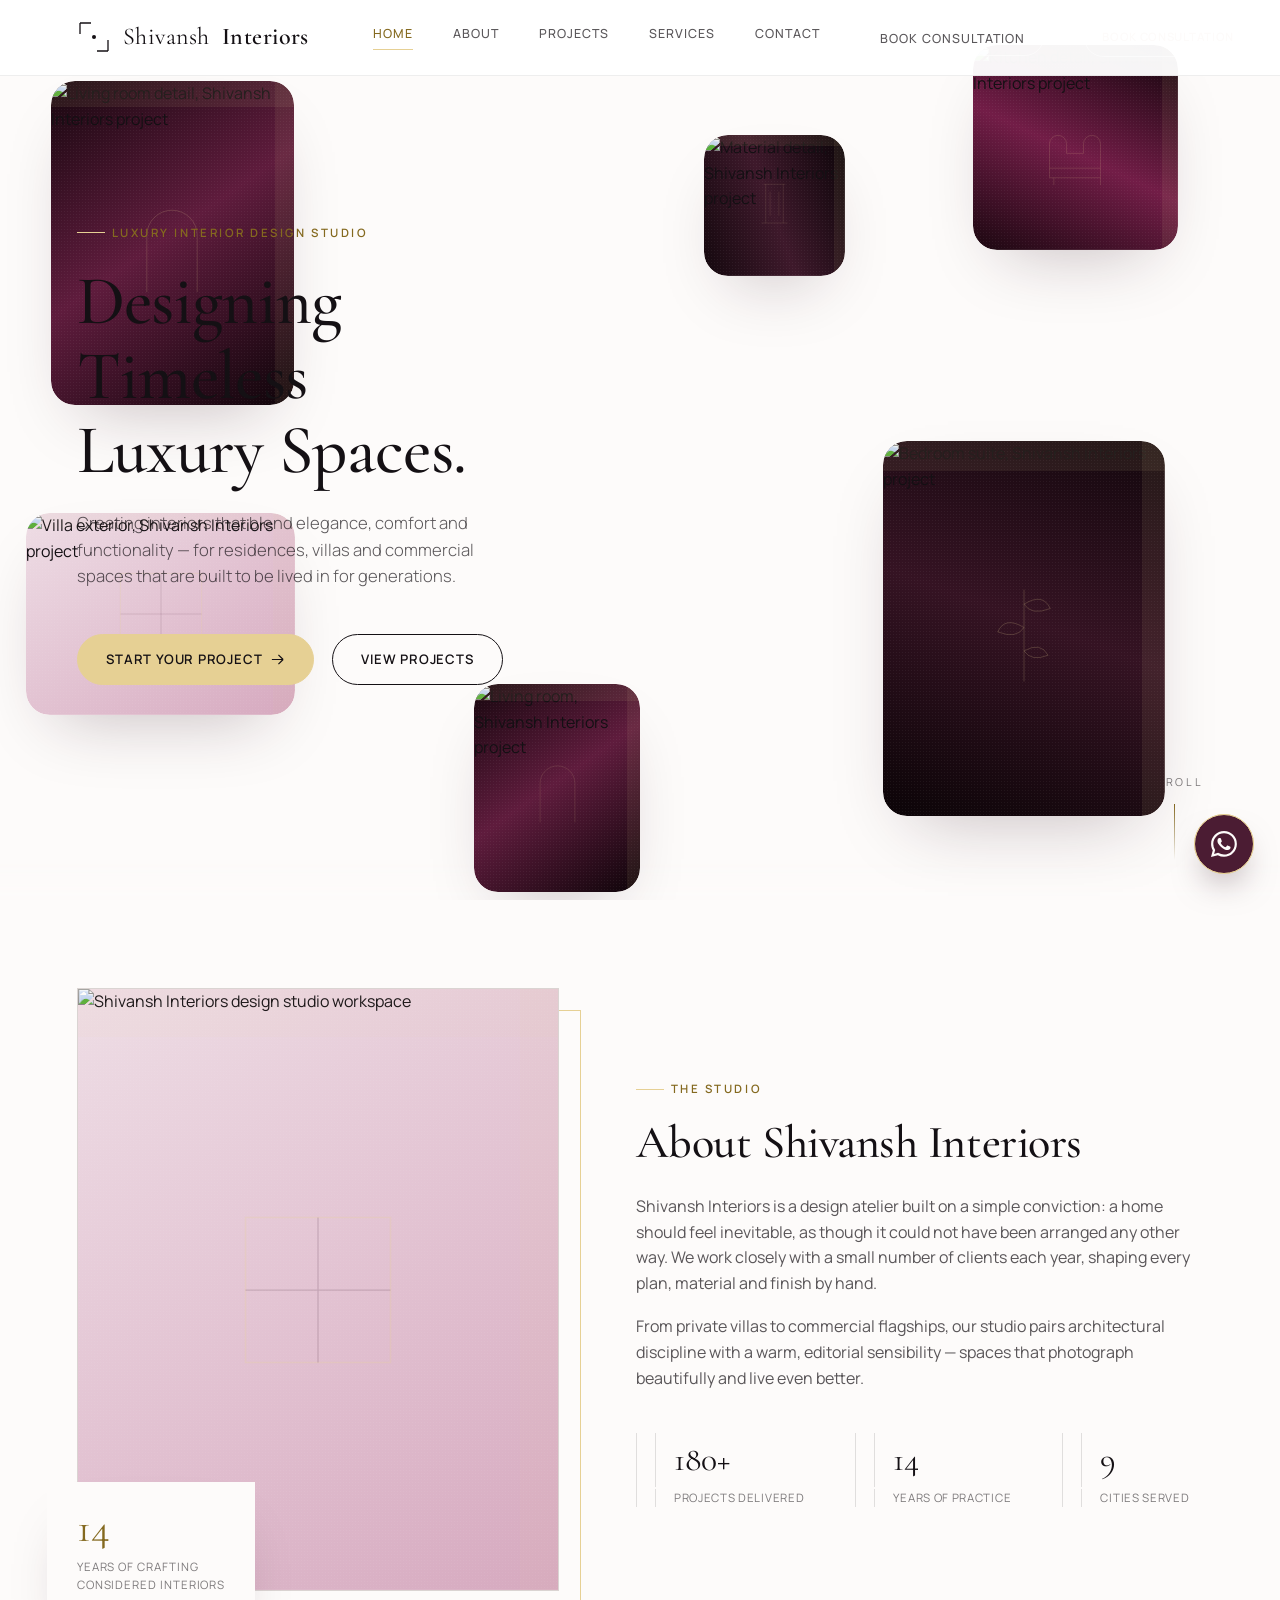
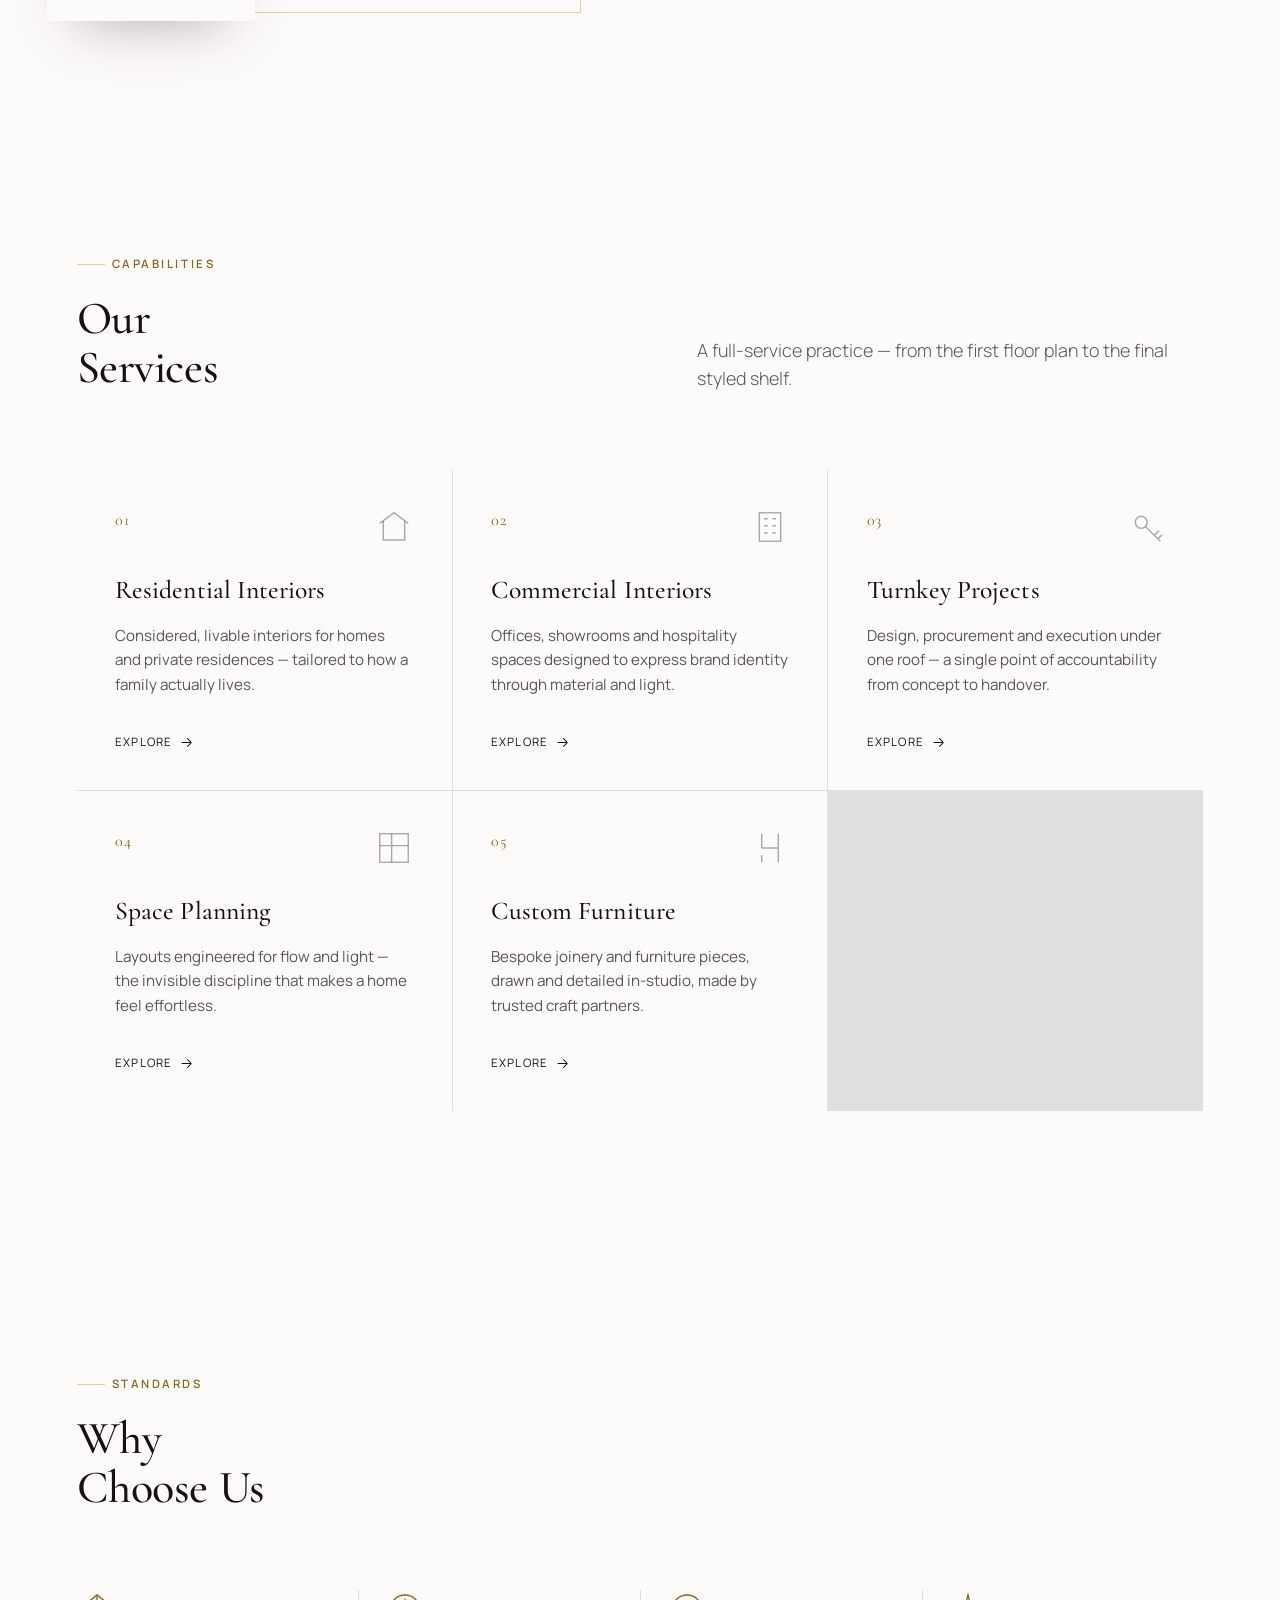
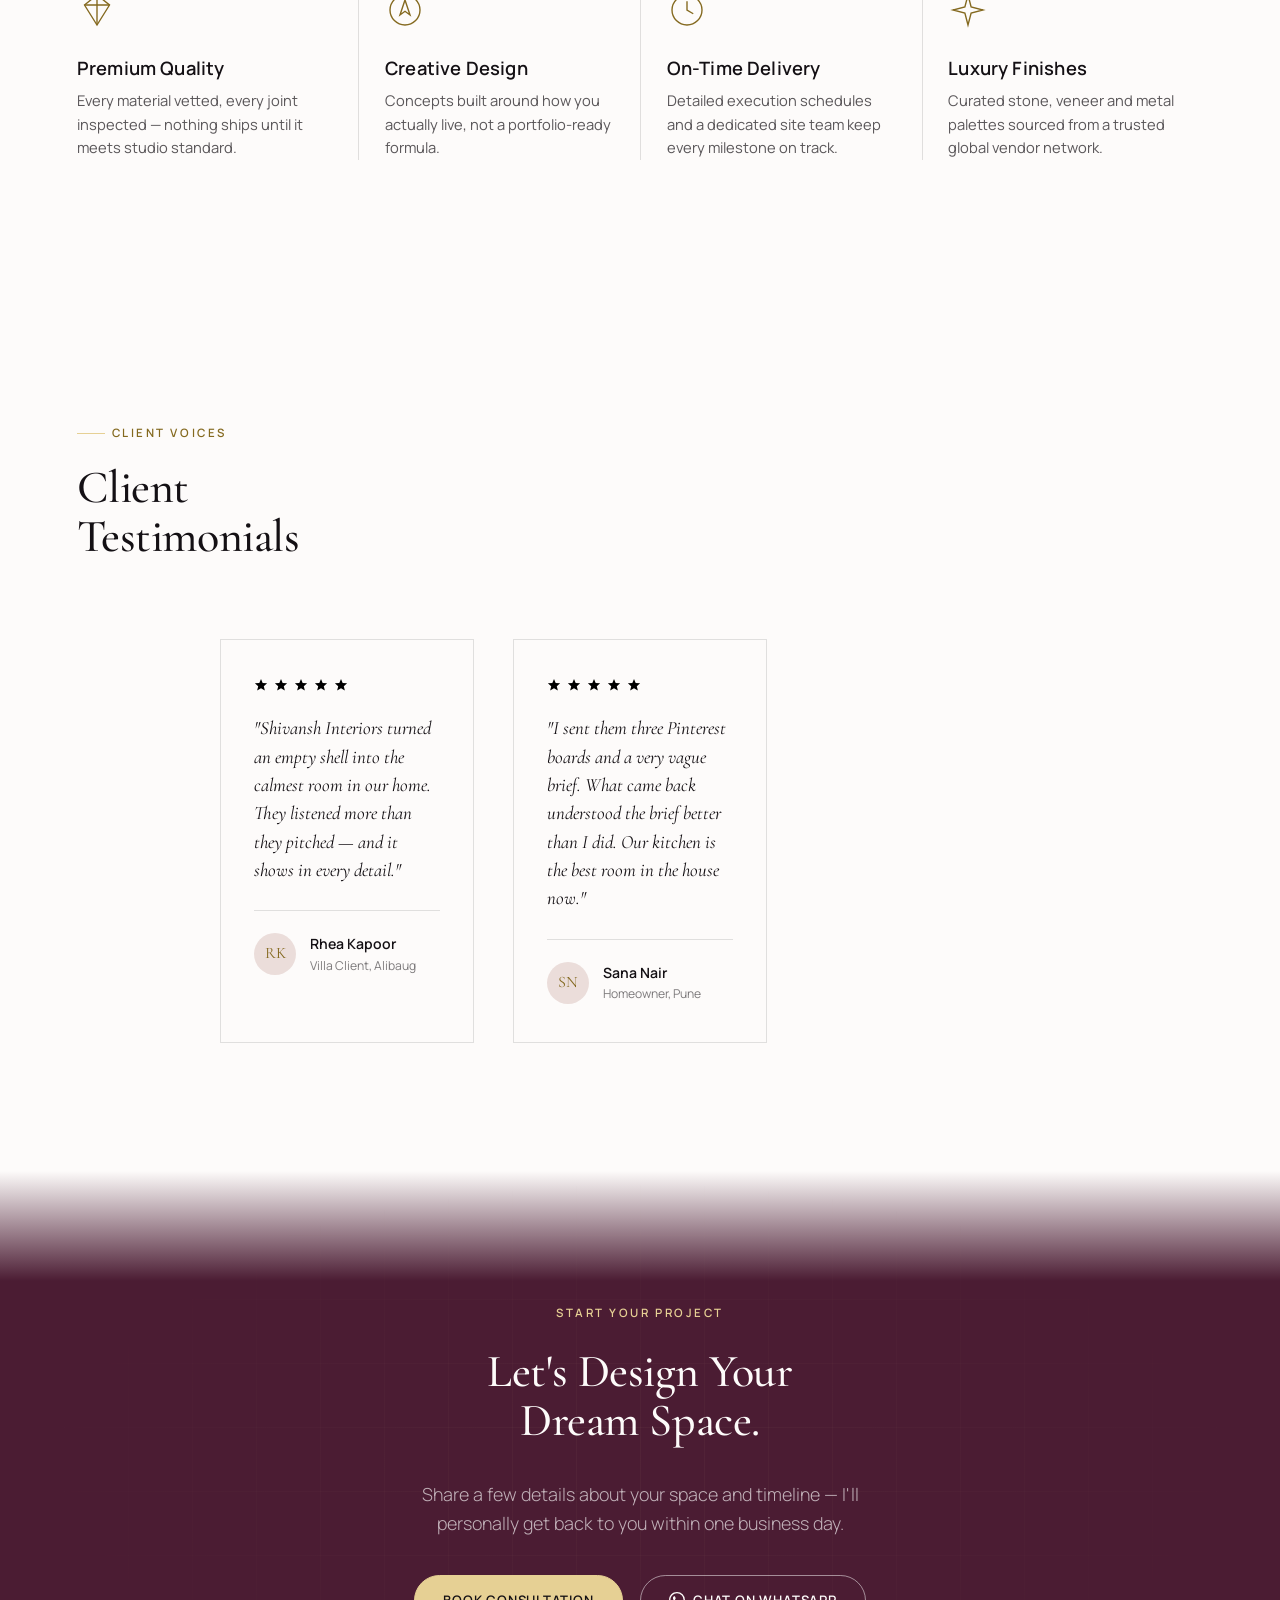
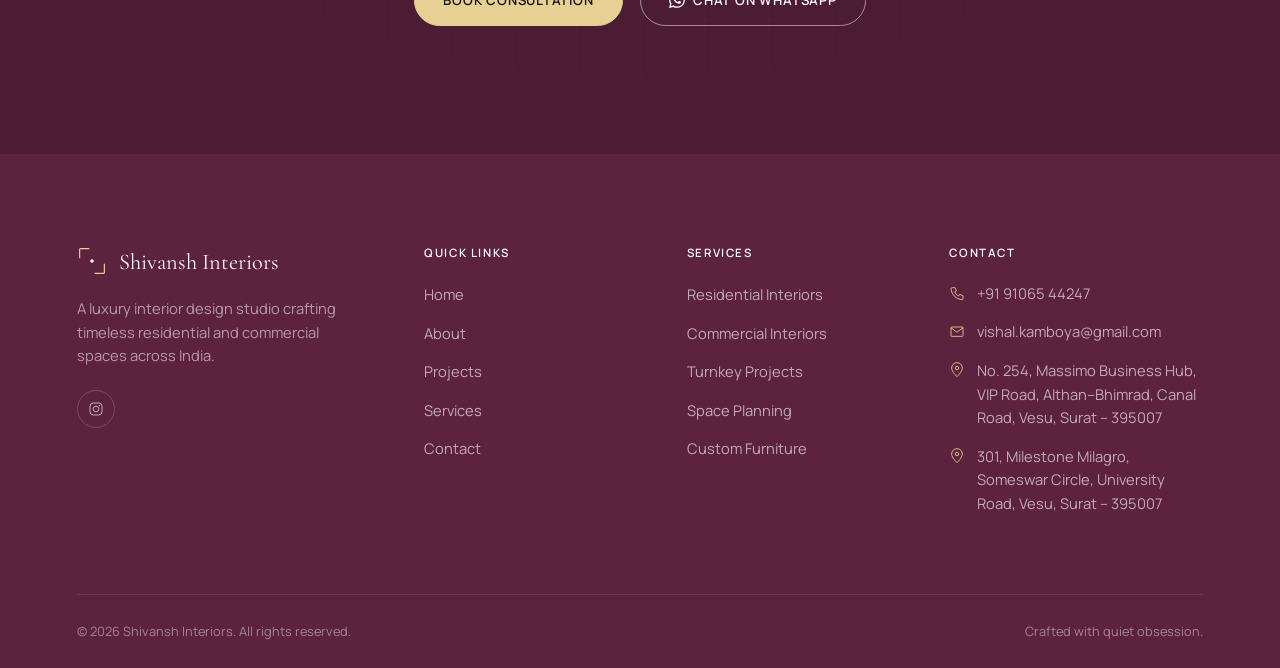
==== index.html @ 81d3953b "Add files via upload" ====
<!DOCTYPE html>
<html lang="en">
<head>
<meta charset="UTF-8">
<meta name="viewport" content="width=device-width, initial-scale=1.0">
<title>Shivansh Interiors — Luxury Interior Design Studio</title>
<meta name="description" content="Shivansh Interiors designs timeless luxury residences, villas, apartments and commercial spaces — full turnkey interior design from concept to handover.">
<meta name="keywords" content="luxury interior design, villa interiors, apartment interior design, commercial interiors, turnkey interior projects, Shivansh Interiors">
<link rel="canonical" href="https://mayankmandhyani.github.io/Shivansh-interior-2/">
<meta property="og:type" content="website">
<meta property="og:site_name" content="Shivansh Interiors">
<meta property="og:title" content="Shivansh Interiors — Designing Timeless Luxury Spaces">
<meta property="og:description" content="Luxury residential and commercial interior design studio. Villas, apartments, turnkey projects.">
<meta property="og:url" content="https://mayankmandhyani.github.io/Shivansh-interior-2/">
<meta property="og:image" content="https://images.unsplash.com/photo-1531971589569-0d9370cbe1e5?auto=format&fit=crop&w=1200&h=630&q=75">
<meta property="og:image:width" content="1200">
<meta property="og:image:height" content="630">
<meta name="twitter:card" content="summary_large_image">
<meta name="twitter:title" content="Shivansh Interiors — Designing Timeless Luxury Spaces">
<meta name="twitter:description" content="Luxury residential and commercial interior design studio. Villas, apartments, turnkey projects.">
<meta name="twitter:image" content="https://images.unsplash.com/photo-1531971589569-0d9370cbe1e5?auto=format&fit=crop&w=1200&h=630&q=75">
<meta name="theme-color" content="#4B1C33">
<link rel="icon" type="image/svg+xml" href="favicon.svg">
<link rel="preconnect" href="https://fonts.googleapis.com">
<link rel="stylesheet" href="style.css">
<script type="application/ld+json">
{
  "@context": "https://schema.org",
  "@type": "HomeAndConstructionBusiness",
  "name": "Shivansh Interiors",
  "description": "Luxury residential and commercial interior design studio offering villas, apartments and turnkey interior projects.",
  "telephone": "+91-9106544247",
  "email": "vishal.kamboya@gmail.com",
  "priceRange": "$$$",
  "founder": {
    "@type": "Person",
    "name": "Vishal Kamboya"
  },
  "address": {
    "@type": "PostalAddress",
    "streetAddress": "No. 254, Massimo Business Hub, VIP Road, Althan-Bhimrad, Canal Road, Vesu",
    "addressLocality": "Surat",
    "addressRegion": "Gujarat",
    "postalCode": "395007",
    "addressCountry": "IN"
  },
  "url": "https://mayankmandhyani.github.io/Shivansh-interior-2/",
  "image": "https://images.unsplash.com/photo-1531971589569-0d9370cbe1e5?auto=format&fit=crop&w=1200&h=630&q=75",
  "sameAs": [
    "https://www.instagram.com/shivash_interior/"
  ]
}
</script>
</head>
<body>

<!-- ============ NAVBAR ============ -->
<header class="nav nav--solid">
  <div class="nav__inner">
    <a href="index.html" class="nav__logo" aria-label="Shivansh Interiors — Home">
      <svg class="nav__mark" viewBox="0 0 34 34" fill="none" aria-hidden="true"><path d="M3 3H14M3 3V14" stroke="currentColor" stroke-width="1.3"/><path d="M31 31H20M31 31V20" stroke="currentColor" stroke-width="1.3"/><circle cx="17" cy="17" r="2" fill="currentColor"/></svg>
      Shivansh <strong>Interiors</strong>
    </a>
    <div class="nav__backdrop" id="navBackdrop" aria-hidden="true"></div>
    <nav class="nav__links" id="navLinks">
      <a href="index.html" data-page="index.html">Home</a>
      <a href="about.html" data-page="about.html">About</a>
      <a href="projects.html" data-page="projects.html">Projects</a>
      <a href="index.html#services">Services</a>
      <a href="index.html#contact">Contact</a>
      <a data-cw-trigger href="https://wa.me/919106544247?text=Hi,%20I'd%20like%20to%20discuss%20my%20interior%20design%20project." class="btn btn--on-dark btn--sm nav__cta-mobile">Book Consultation</a>
    </nav>
    <a data-cw-trigger href="https://wa.me/919106544247?text=Hi,%20I'd%20like%20to%20discuss%20my%20interior%20design%20project." class="btn btn--on-dark btn--sm nav__cta">Book Consultation</a>
    <button class="nav__toggle" id="navToggle" aria-label="Toggle menu" aria-expanded="false" aria-controls="navLinks">
      <span></span><span></span><span></span>
    </button>
  </div>
</header>

<!-- ============ HERO ============ -->
<section class="hero pin-collage">
  <div class="hero__media">
    <div class="parallax-hero__stage">
      <figure class="ph-img ph-img--1"><div class="media media--a"><img class="media__zoom ph-img__inner" src="https://images.unsplash.com/photo-1583847268964-b28dc8f51f92?auto=format&fit=crop&w=1400&q=75" alt="Living room detail, Shivansh Interiors project"></div></figure>
      <figure class="ph-img ph-img--2"><div class="media media--c"><img class="media__zoom ph-img__inner" src="https://images.unsplash.com/photo-1682888813788-373f947aacb3?auto=format&fit=crop&w=1400&q=75" alt="Kitchen detail, Shivansh Interiors project"></div></figure>
      <figure class="ph-img ph-img--3"><div class="media media--stone"><img class="media__zoom ph-img__inner" src="https://images.unsplash.com/photo-1580587771525-78b9dba3b914?auto=format&fit=crop&w=1400&q=75" alt="Villa exterior, Shivansh Interiors project"></div></figure>
      <figure class="ph-img ph-img--4"><div class="media media--d"><img class="media__zoom ph-img__inner" src="https://images.unsplash.com/photo-1512918728675-ed5a9ecdebfd?auto=format&fit=crop&w=1400&q=75" alt="Bedroom suite, Shivansh Interiors project"></div></figure>
      <figure class="ph-img ph-img--5"><div class="media media--b"><img class="media__zoom ph-img__inner" src="https://images.unsplash.com/photo-1550053808-52a75a05955d?auto=format&fit=crop&w=1400&q=75" alt="Material detail, Shivansh Interiors project"></div></figure>
      <figure class="ph-img ph-img--6"><div class="media media--a"><img class="media__zoom ph-img__inner" src="https://images.unsplash.com/photo-1682184805271-11671b7ecf4c?auto=format&fit=crop&w=1400&q=75" alt="Living room, Shivansh Interiors project"></div></figure>
    </div>
  </div>
  <div class="hero__content">
    <div class="wrap">
      <p class="eyebrow hero__kicker rise" style="animation-delay:420ms">Luxury Interior Design Studio</p>
      <h1 class="rise" style="animation-delay:520ms">Designing Timeless<br>Luxury Spaces.</h1>
      <p class="hero__sub rise" style="animation-delay:620ms">Creating interiors that blend elegance, comfort and functionality — for residences, villas and commercial spaces that are built to be lived in for generations.</p>
      <div class="hero__actions rise" style="animation-delay:720ms">
        <a data-cw-trigger href="https://wa.me/919106544247?text=Hi,%20I'd%20like%20to%20discuss%20my%20interior%20design%20project." class="btn btn--primary">
          Start Your Project
          <svg viewBox="0 0 16 16" fill="none"><path d="M2 8H14M14 8L9 3M14 8L9 13" stroke="currentColor" stroke-width="1.3"/></svg>
        </a>
        <a href="projects.html" class="btn btn--secondary">View Projects</a>
      </div>
    </div>
  </div>
  <div class="hero__scroll rise" style="animation-delay:820ms" aria-hidden="true">
    <span>Scroll</span>
    <span class="hero__scroll-line"></span>
  </div>
</section>

<!-- ============ ABOUT (SECTION 2) ============ -->
<section class="section" id="about">
  <div class="wrap">
    <div class="split reveal">
      <div class="split__media">
        <div class="media media--stone" style="--ar:4/5"><img class="media__zoom" src="https://images.unsplash.com/photo-1604328698692-f76ea9498e76?auto=format&fit=crop&w=1400&q=75" alt="Shivansh Interiors design studio workspace" loading="lazy"></div>
        <div class="split__frame" aria-hidden="true"></div>
        <div class="split__figure">
          <div class="num">14</div>
          <div class="cap">Years of crafting<br>considered interiors</div>
        </div>
      </div>
      <div class="split__body">
        <p class="eyebrow">The Studio</p>
        <h2>About Shivansh Interiors</h2>
        <p>Shivansh Interiors is a design atelier built on a simple conviction: a home should feel inevitable, as though it could not have been arranged any other way. We work closely with a small number of clients each year, shaping every plan, material and finish by hand.</p>
        <p>From private villas to commercial flagships, our studio pairs architectural discipline with a warm, editorial sensibility — spaces that photograph beautifully and live even better.</p>
        <div class="split__stats">
          <div><div class="n">180+</div><div class="l">Projects Delivered</div></div>
          <div><div class="n">14</div><div class="l">Years of Practice</div></div>
          <div><div class="n">9</div><div class="l">Cities Served</div></div>
        </div>
      </div>
    </div>
  </div>
</section>

<!-- ============ SERVICES (SECTION 3) ============ -->
<section class="section" id="services">
  <div class="wrap">
    <div class="section-head reveal">
      <div class="section-head__title">
        <p class="eyebrow">Capabilities</p>
        <h2>Our Services</h2>
      </div>
      <p class="lede">A full-service practice — from the first floor plan to the final styled shelf.</p>
    </div>

    <div class="services reveal">
      <article class="service-card">
        <div class="service-card__top">
          <span class="service-card__index">01</span>
          <svg class="service-card__icon" viewBox="0 0 32 32" fill="none"><path d="M4 13L16 4L28 13" stroke="currentColor" stroke-width="1.2"/><path d="M7 11V27H25V11" stroke="currentColor" stroke-width="1.2"/></svg>
        </div>
        <h3>Residential Interiors</h3>
        <p>Considered, livable interiors for homes and private residences — tailored to how a family actually lives.</p>
        <a href="projects.html?cat=apartment" class="service-card__link">Explore <svg viewBox="0 0 16 16" fill="none"><path d="M2 8H14M14 8L9 3M14 8L9 13" stroke="currentColor" stroke-width="1.3"/></svg></a>
      </article>

      <article class="service-card">
        <div class="service-card__top">
          <span class="service-card__index">02</span>
          <svg class="service-card__icon" viewBox="0 0 32 32" fill="none"><rect x="7" y="4" width="18" height="24" stroke="currentColor" stroke-width="1.2"/><path d="M11 9H14M18 9H21M11 15H14M18 15H21M11 21H14M18 21H21" stroke="currentColor" stroke-width="1.2"/></svg>
        </div>
        <h3>Commercial Interiors</h3>
        <p>Offices, showrooms and hospitality spaces designed to express brand identity through material and light.</p>
        <a href="projects.html?cat=office" class="service-card__link">Explore <svg viewBox="0 0 16 16" fill="none"><path d="M2 8H14M14 8L9 3M14 8L9 13" stroke="currentColor" stroke-width="1.3"/></svg></a>
      </article>

      <article class="service-card">
        <div class="service-card__top">
          <span class="service-card__index">03</span>
          <svg class="service-card__icon" viewBox="0 0 32 32" fill="none"><circle cx="12" cy="12" r="5" stroke="currentColor" stroke-width="1.2"/><path d="M15.5 15.5L28 28M23 23L27 19M26 26L29.5 22.5" stroke="currentColor" stroke-width="1.2"/></svg>
        </div>
        <h3>Turnkey Projects</h3>
        <p>Design, procurement and execution under one roof — a single point of accountability from concept to handover.</p>
        <a href="about.html" class="service-card__link">Explore <svg viewBox="0 0 16 16" fill="none"><path d="M2 8H14M14 8L9 3M14 8L9 13" stroke="currentColor" stroke-width="1.3"/></svg></a>
      </article>

      <article class="service-card">
        <div class="service-card__top">
          <span class="service-card__index">04</span>
          <svg class="service-card__icon" viewBox="0 0 32 32" fill="none"><rect x="4" y="4" width="24" height="24" stroke="currentColor" stroke-width="1.2"/><path d="M4 14H28M14 4V28" stroke="currentColor" stroke-width="1.2"/></svg>
        </div>
        <h3>Space Planning</h3>
        <p>Layouts engineered for flow and light — the invisible discipline that makes a home feel effortless.</p>
        <a href="projects.html" class="service-card__link">Explore <svg viewBox="0 0 16 16" fill="none"><path d="M2 8H14M14 8L9 3M14 8L9 13" stroke="currentColor" stroke-width="1.3"/></svg></a>
      </article>

      <article class="service-card">
        <div class="service-card__top">
          <span class="service-card__index">05</span>
          <svg class="service-card__icon" viewBox="0 0 32 32" fill="none"><path d="M9 4V16M23 4V16M9 16H23V28M9 28V22M23 28V22" stroke="currentColor" stroke-width="1.2"/></svg>
        </div>
        <h3>Custom Furniture</h3>
        <p>Bespoke joinery and furniture pieces, drawn and detailed in-studio, made by trusted craft partners.</p>
        <a href="projects.html" class="service-card__link">Explore <svg viewBox="0 0 16 16" fill="none"><path d="M2 8H14M14 8L9 3M14 8L9 13" stroke="currentColor" stroke-width="1.3"/></svg></a>
      </article>
    </div>
  </div>
</section>

<!-- ============ WHY CHOOSE US (SECTION 4) ============ -->
<section class="section">
  <div class="wrap">
    <div class="section-head reveal">
      <div class="section-head__title">
        <p class="eyebrow">Standards</p>
        <h2>Why Choose Us</h2>
      </div>
    </div>
    <div class="pillars reveal-stagger">
      <div class="pillar">
        <svg class="pillar__icon" viewBox="0 0 32 32" fill="none"><path d="M6 12L16 4L26 12L16 28L6 12Z" stroke="currentColor" stroke-width="1.1"/><path d="M6 12H26M16 4V28" stroke="currentColor" stroke-width="1.1"/></svg>
        <h4>Premium Quality</h4>
        <p>Every material vetted, every joint inspected — nothing ships until it meets studio standard.</p>
      </div>
      <div class="pillar">
        <svg class="pillar__icon" viewBox="0 0 32 32" fill="none"><circle cx="16" cy="16" r="12" stroke="currentColor" stroke-width="1.1"/><path d="M16 8L20 20L16 17L12 20L16 8Z" stroke="currentColor" stroke-width="1.1"/></svg>
        <h4>Creative Design</h4>
        <p>Concepts built around how you actually live, not a portfolio-ready formula.</p>
      </div>
      <div class="pillar">
        <svg class="pillar__icon" viewBox="0 0 32 32" fill="none"><circle cx="16" cy="16" r="12" stroke="currentColor" stroke-width="1.1"/><path d="M16 9V16L21 19" stroke="currentColor" stroke-width="1.1"/></svg>
        <h4>On-Time Delivery</h4>
        <p>Detailed execution schedules and a dedicated site team keep every milestone on track.</p>
      </div>
      <div class="pillar">
        <svg class="pillar__icon" viewBox="0 0 32 32" fill="none"><path d="M16 4L18.5 13.5L28 16L18.5 18.5L16 28L13.5 18.5L4 16L13.5 13.5L16 4Z" stroke="currentColor" stroke-width="1.1"/></svg>
        <h4>Luxury Finishes</h4>
        <p>Curated stone, veneer and metal palettes sourced from a trusted global vendor network.</p>
      </div>
    </div>
  </div>
</section>

<!-- ============ TESTIMONIALS (SECTION 6) ============ -->
<section class="section">
  <div class="wrap">
    <div class="section-head reveal">
      <div class="section-head__title">
        <p class="eyebrow">Client Voices</p>
        <h2>Client Testimonials</h2>
      </div>
    </div>
    <div class="testimonials testimonials--2 reveal-stagger">
      <div class="testi">
        <div class="testi__stars" aria-hidden="true">
          <svg viewBox="0 0 16 16"><path d="M8 1L9.9 5.6L15 6L11.2 9.3L12.4 14.3L8 11.7L3.6 14.3L4.8 9.3L1 6L6.1 5.6L8 1Z"/></svg>
          <svg viewBox="0 0 16 16"><path d="M8 1L9.9 5.6L15 6L11.2 9.3L12.4 14.3L8 11.7L3.6 14.3L4.8 9.3L1 6L6.1 5.6L8 1Z"/></svg>
          <svg viewBox="0 0 16 16"><path d="M8 1L9.9 5.6L15 6L11.2 9.3L12.4 14.3L8 11.7L3.6 14.3L4.8 9.3L1 6L6.1 5.6L8 1Z"/></svg>
          <svg viewBox="0 0 16 16"><path d="M8 1L9.9 5.6L15 6L11.2 9.3L12.4 14.3L8 11.7L3.6 14.3L4.8 9.3L1 6L6.1 5.6L8 1Z"/></svg>
          <svg viewBox="0 0 16 16"><path d="M8 1L9.9 5.6L15 6L11.2 9.3L12.4 14.3L8 11.7L3.6 14.3L4.8 9.3L1 6L6.1 5.6L8 1Z"/></svg>
        </div>
        <p>"Shivansh Interiors turned an empty shell into the calmest room in our home. They listened more than they pitched — and it shows in every detail."</p>
        <div class="testi__who">
          <div class="testi__mono">RK</div>
          <div><div class="name">Rhea Kapoor</div><div class="role">Villa Client, Alibaug</div></div>
        </div>
      </div>
      <div class="testi">
        <div class="testi__stars" aria-hidden="true">
          <svg viewBox="0 0 16 16"><path d="M8 1L9.9 5.6L15 6L11.2 9.3L12.4 14.3L8 11.7L3.6 14.3L4.8 9.3L1 6L6.1 5.6L8 1Z"/></svg>
          <svg viewBox="0 0 16 16"><path d="M8 1L9.9 5.6L15 6L11.2 9.3L12.4 14.3L8 11.7L3.6 14.3L4.8 9.3L1 6L6.1 5.6L8 1Z"/></svg>
          <svg viewBox="0 0 16 16"><path d="M8 1L9.9 5.6L15 6L11.2 9.3L12.4 14.3L8 11.7L3.6 14.3L4.8 9.3L1 6L6.1 5.6L8 1Z"/></svg>
          <svg viewBox="0 0 16 16"><path d="M8 1L9.9 5.6L15 6L11.2 9.3L12.4 14.3L8 11.7L3.6 14.3L4.8 9.3L1 6L6.1 5.6L8 1Z"/></svg>
          <svg viewBox="0 0 16 16"><path d="M8 1L9.9 5.6L15 6L11.2 9.3L12.4 14.3L8 11.7L3.6 14.3L4.8 9.3L1 6L6.1 5.6L8 1Z"/></svg>
        </div>
        <p>"I sent them three Pinterest boards and a very vague brief. What came back understood the brief better than I did. Our kitchen is the best room in the house now."</p>
        <div class="testi__who">
          <div class="testi__mono">SN</div>
          <div><div class="name">Sana Nair</div><div class="role">Homeowner, Pune</div></div>
        </div>
      </div>
    </div>
  </div>
</section>

<!-- ============ CTA (SECTION 7) ============ -->
<section class="cta" id="contact">
  <div class="cta__grid" aria-hidden="true"></div>
  <div class="wrap cta__inner reveal">
    <p class="eyebrow eyebrow--center eyebrow--light">Start Your Project</p>
    <h2>Let's Design Your<br>Dream Space.</h2>
    <p class="lede mx-auto" style="text-align:center;color:rgba(255,255,255,.65)">Share a few details about your space and timeline — I'll personally get back to you within one business day.</p>
    <div class="cta__actions" style="margin-top:38px">
      <a data-cw-trigger href="https://wa.me/919106544247?text=Hi,%20I'd%20like%20to%20discuss%20my%20interior%20design%20project." class="btn btn--primary">Book Consultation</a>
      <a href="https://wa.me/919106544247?text=Hi,%20I'd%20like%20to%20discuss%20my%20interior%20design%20project." class="btn btn--on-dark">
        <svg viewBox="0 0 16 16" fill="currentColor" style="width:16px;height:16px"><path d="M13.601 2.326A7.85 7.85 0 0 0 7.994 0C3.627 0 .068 3.558.064 7.926c0 1.399.366 2.76 1.057 3.965L0 16l4.204-1.102a7.9 7.9 0 0 0 3.79.965h.004c4.368 0 7.926-3.558 7.93-7.93A7.9 7.9 0 0 0 13.6 2.326zM7.994 14.521a6.6 6.6 0 0 1-3.356-.92l-.24-.144-2.494.654.666-2.433-.156-.251a6.56 6.56 0 0 1-1.007-3.505c0-3.626 2.957-6.584 6.591-6.584a6.56 6.56 0 0 1 4.66 1.931 6.56 6.56 0 0 1 1.928 4.66c-.004 3.639-2.961 6.592-6.592 6.592m3.615-4.934c-.197-.099-1.17-.578-1.353-.646-.182-.065-.315-.099-.445.099-.133.197-.513.646-.627.775-.114.133-.232.148-.43.05-.197-.1-.836-.308-1.592-.985-.59-.525-.985-1.175-1.103-1.372-.114-.198-.011-.304.088-.403.087-.088.197-.232.296-.346.1-.114.133-.198.198-.33.065-.134.034-.248-.015-.347-.05-.099-.445-1.076-.612-1.47-.16-.389-.323-.335-.445-.34-.114-.007-.247-.007-.38-.007a.73.73 0 0 0-.529.247c-.182.198-.691.677-.691 1.654s.71 1.916.81 2.049c.098.133 1.394 2.132 3.383 2.992.47.205.84.326 1.129.418.475.152.904.129 1.246.08.38-.058 1.171-.48 1.338-.943.164-.464.164-.86.114-.943-.049-.084-.182-.133-.38-.232"/></svg>
        Chat on WhatsApp
      </a>
    </div>
  </div>
</section>

<!-- ============ FOOTER ============ -->
<footer class="footer">
  <div class="wrap">
    <div class="footer__grid">
      <div>
        <a href="index.html" class="footer__logo">
          <svg class="footer__mark" viewBox="0 0 34 34" fill="none" aria-hidden="true"><path d="M3 3H14M3 3V14" stroke="currentColor" stroke-width="1.3"/><path d="M31 31H20M31 31V20" stroke="currentColor" stroke-width="1.3"/><circle cx="17" cy="17" r="2" fill="currentColor"/></svg>
          Shivansh Interiors
        </a>
        <p>A luxury interior design studio crafting timeless residential and commercial spaces across India.</p>
        <div class="footer__social">
          <a href="https://www.instagram.com/shivash_interior/" aria-label="Instagram" target="_blank" rel="noopener"><svg viewBox="0 0 24 24" fill="none"><rect x="3" y="3" width="18" height="18" rx="5" stroke="currentColor" stroke-width="1.3"/><circle cx="12" cy="12" r="4.2" stroke="currentColor" stroke-width="1.3"/><circle cx="17" cy="7" r="1" fill="currentColor"/></svg></a>
        </div>
      </div>
      <div>
        <h5>Quick Links</h5>
        <ul class="footer__links">
          <li><a href="index.html">Home</a></li>
          <li><a href="about.html">About</a></li>
          <li><a href="projects.html">Projects</a></li>
          <li><a href="index.html#services">Services</a></li>
          <li><a href="index.html#contact">Contact</a></li>
        </ul>
      </div>
      <div>
        <h5>Services</h5>
        <ul class="footer__links">
          <li><a href="index.html#services">Residential Interiors</a></li>
          <li><a href="index.html#services">Commercial Interiors</a></li>
          <li><a href="index.html#services">Turnkey Projects</a></li>
          <li><a href="index.html#services">Space Planning</a></li>
          <li><a href="index.html#services">Custom Furniture</a></li>
        </ul>
      </div>
      <div>
        <h5>Contact</h5>
        <ul class="footer__contact">
          <li><svg viewBox="0 0 24 24" fill="none"><path d="M5 4h4l2 5-2.5 1.5a12 12 0 006 6L16 14l5 2v4a2 2 0 01-2.2 2A18 18 0 013 6.2 2 2 0 015 4z" stroke="currentColor" stroke-width="1.3"/></svg> +91 91065 44247</li>
          <li><svg viewBox="0 0 24 24" fill="none"><rect x="3" y="6" width="18" height="14" rx="1" stroke="currentColor" stroke-width="1.3"/><path d="M3 7L12 14L21 7" stroke="currentColor" stroke-width="1.3"/></svg> vishal.kamboya@gmail.com</li>
          <li><svg viewBox="0 0 24 24" fill="none"><path d="M12 22S4 14.5 4 9a8 8 0 1116 0c0 5.5-8 13-8 13z" stroke="currentColor" stroke-width="1.3"/><circle cx="12" cy="9" r="2.6" stroke="currentColor" stroke-width="1.3"/></svg> No. 254, Massimo Business Hub, VIP Road, Althan&ndash;Bhimrad, Canal Road, Vesu, Surat &ndash; 395007</li>
          <li><svg viewBox="0 0 24 24" fill="none"><path d="M12 22S4 14.5 4 9a8 8 0 1116 0c0 5.5-8 13-8 13z" stroke="currentColor" stroke-width="1.3"/><circle cx="12" cy="9" r="2.6" stroke="currentColor" stroke-width="1.3"/></svg> 301, Milestone Milagro, Someswar Circle, University Road, Vesu, Surat &ndash; 395007</li>
        </ul>
      </div>
    </div>
    <div class="footer__bottom">
      <span>© <span data-current-year>2026</span> Shivansh Interiors. All rights reserved.</span>
      <span>Crafted with quiet obsession.</span>
    </div>
  </div>
</footer>

<!-- ============ WHATSAPP FLOAT ============ -->
<a href="https://wa.me/919106544247?text=Hi,%20I'd%20like%20to%20discuss%20my%20interior%20design%20project." class="wa-float" aria-label="Chat with us on WhatsApp" target="_blank" rel="noopener">
  <span class="wa-float__ring" aria-hidden="true"></span>
  <svg viewBox="0 0 16 16" fill="currentColor"><path d="M13.601 2.326A7.85 7.85 0 0 0 7.994 0C3.627 0 .068 3.558.064 7.926c0 1.399.366 2.76 1.057 3.965L0 16l4.204-1.102a7.9 7.9 0 0 0 3.79.965h.004c4.368 0 7.926-3.558 7.93-7.93A7.9 7.9 0 0 0 13.6 2.326zM7.994 14.521a6.6 6.6 0 0 1-3.356-.92l-.24-.144-2.494.654.666-2.433-.156-.251a6.56 6.56 0 0 1-1.007-3.505c0-3.626 2.957-6.584 6.591-6.584a6.56 6.56 0 0 1 4.66 1.931 6.56 6.56 0 0 1 1.928 4.66c-.004 3.639-2.961 6.592-6.592 6.592m3.615-4.934c-.197-.099-1.17-.578-1.353-.646-.182-.065-.315-.099-.445.099-.133.197-.513.646-.627.775-.114.133-.232.148-.43.05-.197-.1-.836-.308-1.592-.985-.59-.525-.985-1.175-1.103-1.372-.114-.198-.011-.304.088-.403.087-.088.197-.232.296-.346.1-.114.133-.198.198-.33.065-.134.034-.248-.015-.347-.05-.099-.445-1.076-.612-1.47-.16-.389-.323-.335-.445-.34-.114-.007-.247-.007-.38-.007a.73.73 0 0 0-.529.247c-.182.198-.691.677-.691 1.654s.71 1.916.81 2.049c.098.133 1.394 2.132 3.383 2.992.47.205.84.326 1.129.418.475.152.904.129 1.246.08.38-.058 1.171-.48 1.338-.943.164-.464.164-.86.114-.943-.049-.084-.182-.133-.38-.232"/></svg>
</a>

<script src="https://cdnjs.cloudflare.com/ajax/libs/gsap/3.12.5/gsap.min.js"></script>
<script src="https://cdnjs.cloudflare.com/ajax/libs/gsap/3.12.5/ScrollTrigger.min.js"></script>
<script src="parallax.js"></script>
<script src="main.js"></script>
<script src="cw-loader.js" defer></script>
</body>
</html>
---- style.css ----
/* ==========================================================================
   SHIVANSH INTERIORS — Design System
   Tokens: warm architectural neutrals, ink black, single luxury gold accent.
   Signature device: "drafting marks" — thin gold leader-lines and plan
   annotations (No. 01, PLAN A) borrowed from architectural drawing sets,
   used because the content genuinely is an indexed set of services/plans.
   ========================================================================== */

@import url('https://fonts.googleapis.com/css2?family=Cormorant+Garamond:ital,wght@0,300;0,400;0,500;0,600;1,400&family=Manrope:wght@300;400;500;600;700&display=swap');

:root{
  --white:#FDFBFA;
  --ink:#141014;
  --ink-70:rgba(20,16,20,.7);
  --ink-55:rgba(20,16,20,.55);
  --ink-35:rgba(20,16,20,.35);
  --line:rgba(20,16,20,.12);
  --line-soft:rgba(20,16,20,.07);
  --gold:#E6D094;
  --gold-dim:#84691F;
  --gold-10:rgba(230,208,148,.14);
  --stone:#F6EFED;
  --stone-dark:#EBDDDA;
  --charcoal:#4B1C33;
  --charcoal-2:#5C223E;
  --cream-ink:rgba(246,239,237,.7);

  --serif:'Cormorant Garamond', Georgia, serif;
  --sans:'Manrope', -apple-system, BlinkMacSystemFont, sans-serif;

  --container:1360px;
  --gutter:clamp(24px, 6vw, 96px);
  --gutter-sm:clamp(20px, 4vw, 48px);

  --ease:cubic-bezier(.16,1,.3,1);
  /* Three deliberate speeds, nothing else — every transition in this
     file uses one of these. Previously there were 11 different
     hand-picked durations (.2s through 1s) with no system behind
     them; consolidating removes the "why is this one different"
     accidental variance the eye picks up on even without consciously
     clocking it. */
  --dur-fast:.35s;   /* small state changes: icon nudges, underlines, colour swaps */
  --dur-base:.5s;    /* the default: button/card hovers, most component transitions */
  --dur-slow:.7s;    /* larger movement: drawer, modal, panel-scale reveals */
  --dur-reveal:.9s;  /* scroll-triggered entrance reveals only */

  /* Spacing scale — every padding/margin/gap in this file should
     trace back to one of these. Not a hard rule for every single
     value (a few compositional one-offs are legitimate), but the
     default, not the exception. */
  --sp-1:4px; --sp-2:8px; --sp-3:12px; --sp-4:16px; --sp-5:20px;
  --sp-6:24px; --sp-7:32px; --sp-8:40px; --sp-9:48px; --sp-10:64px;
  --sp-11:80px; --sp-12:96px;

  --radius-pill:999px;
}

/* ---------- Reset ---------- */
*,*::before,*::after{box-sizing:border-box;margin:0;padding:0;-webkit-tap-highlight-color:transparent}
html{scroll-behavior:smooth}
@media (prefers-reduced-motion: reduce){
  html{scroll-behavior:auto}
  *,*::before,*::after{animation-duration:.001ms !important;animation-iteration-count:1 !important;transition-duration:.001ms !important;scroll-behavior:auto !important}
}
body{
  font-family:var(--sans);
  color:var(--ink);
  background:var(--white);
  -webkit-font-smoothing:antialiased;
  -moz-osx-font-smoothing:grayscale;
  font-weight:400;
  line-height:1.6;
  overflow-x:hidden;
}
img{max-width:100%;display:block}
a{color:inherit;text-decoration:none}
ul{list-style:none}
button{font:inherit;background:none;border:0;cursor:pointer;color:inherit}
input,textarea{font:inherit}
h1,h2,h3,h4{font-family:var(--serif);font-weight:500;line-height:1.08;letter-spacing:.002em}
:focus-visible{outline:2px solid var(--gold-dim);outline-offset:3px}

.wrap{max-width:var(--container);margin-inline:auto;padding-inline:var(--gutter)}

/* ---------- Type scale ---------- */
.eyebrow{
  display:inline-flex;align-items:center;gap:.6em;
  font-family:var(--sans);font-size:.72rem;font-weight:600;
  letter-spacing:.22em;text-transform:uppercase;color:var(--gold-dim);
}
.eyebrow::before{content:'';width:28px;height:1px;background:var(--gold)}
.eyebrow--center{justify-content:center}
.eyebrow--center::before{display:none}
.eyebrow--light{color:var(--gold)}

h1,.h1{font-size:clamp(2.6rem, 5.4vw, 5.2rem);letter-spacing:-.01em}
h2,.h2{font-size:clamp(2.1rem, 3.6vw, 3.4rem);letter-spacing:-.01em}
h3,.h3{font-size:clamp(1.4rem, 2vw, 1.9rem)}
h4,.h4{font-size:1.15rem;font-family:var(--sans);font-weight:600;letter-spacing:.01em}

p{color:var(--ink-70)}
.lede{font-size:clamp(1.05rem,1.4vw,1.25rem);font-weight:300;color:var(--ink-70);max-width:46ch}

.italic{font-style:italic}
.serif{font-family:var(--serif)}

/* ---------- Buttons (fully rounded, per brief) ---------- */
.btn{
  display:inline-flex;align-items:center;justify-content:center;gap:.6em;
  padding:1.05em 2.15em;
  border-radius:var(--radius-pill);
  font-family:var(--sans);font-size:.82rem;font-weight:600;
  letter-spacing:.06em;text-transform:uppercase;
  white-space:nowrap;
  transition:background-color var(--dur-base) var(--ease), color var(--dur-base) var(--ease), border-color var(--dur-base) var(--ease), transform var(--dur-base) var(--ease), box-shadow var(--dur-base) var(--ease);
  will-change:transform;
}
.btn:hover{transform:translateY(-2px)}
.btn:active{transform:translateY(0)}
.btn svg{width:15px;height:15px;flex:none;transition:transform var(--dur-base) var(--ease)}
.btn:hover svg{transform:translateX(3px)}

.btn--primary{background:var(--gold);color:var(--ink);border:1px solid var(--gold)}
.btn--primary:hover{background:var(--gold-dim);border-color:var(--gold-dim);box-shadow:0 14px 30px -12px rgba(169,135,28,.55)}

.btn--secondary{background:transparent;color:var(--ink);border:1px solid var(--ink)}
.btn--secondary:hover{background:var(--ink);color:var(--white)}

.btn--on-dark{background:transparent;color:var(--white);border:1px solid rgba(255,255,255,.5)}
.btn--on-dark:hover{background:var(--white);color:var(--ink);border-color:var(--white)}

.btn--ghost-gold{background:transparent;color:var(--gold);border:1px solid var(--gold)}
.btn--ghost-gold:hover{background:var(--gold);color:var(--ink)}

.btn--sm{padding:.8em 1.5em;font-size:.72rem}

/* ---------- Reveal-on-scroll ---------- */
.reveal{opacity:0;transform:translateY(30px);transition:opacity var(--dur-reveal) var(--ease), transform var(--dur-reveal) var(--ease)}
.reveal.is-visible{opacity:1;transform:none}
.reveal-stagger > *{opacity:0;transform:translateY(24px);transition:opacity var(--dur-reveal) var(--ease), transform var(--dur-reveal) var(--ease)}
.reveal-stagger.is-visible > *{opacity:1;transform:none}
.reveal-stagger.is-visible > *:nth-child(1){transition-delay:.05s}
.reveal-stagger.is-visible > *:nth-child(2){transition-delay:.15s}
.reveal-stagger.is-visible > *:nth-child(3){transition-delay:.25s}
.reveal-stagger.is-visible > *:nth-child(4){transition-delay:.35s}
.reveal-stagger.is-visible > *:nth-child(5){transition-delay:.45s}
.reveal-stagger.is-visible > *:nth-child(6){transition-delay:.55s}
@media (prefers-reduced-motion: reduce){
  .reveal,.reveal-stagger > *{opacity:1 !important;transform:none !important}
}

/* ---------- Entrance cascade (nav + hero, plays once on load) ----------
   Separate from .reveal on purpose: .reveal is scroll-triggered by
   IntersectionObserver in main.js, but the nav and hero are visible
   the instant the page loads, so this is a pure-CSS animation with a
   staggered animation-delay per element instead — no JS wiring needed. */
@keyframes riseIn{
  from{opacity:0;filter:blur(14px);transform:translateY(26px)}
  to{opacity:1;filter:blur(0);transform:translateY(0)}
}
.rise{opacity:0;animation:riseIn var(--dur-reveal) var(--ease) forwards}
@media (prefers-reduced-motion: reduce){
  .rise{opacity:1;animation:none;filter:none;transform:none}
}

/* ---------- Animated mesh gradient ("Almoayyed" / Bloom Field) ----------
   4 colour blobs as layered radial-gradients over a solid backdrop, plus
   a fractal-noise grain layer blended with `overlay`. Centres are CSS
   custom properties (--bx1..4 / --by1..4) written every frame by
   mesh-gradient.js; the values here are the exact rest-frame fallback,
   so the panel still renders correctly with JS disabled. */
.mesh-gradient{
  position:absolute;inset:0;width:100%;height:100%;
  background-color:#F0E4D0;
  background-image:
    url("data:image/svg+xml,<svg xmlns='http://www.w3.org/2000/svg' width='120' height='120'><filter id='n'><feTurbulence type='fractalNoise' baseFrequency='0.9' numOctaves='2' stitchTiles='stitch'/></filter><rect width='100%' height='100%' filter='url(%23n)' opacity='0.280'/></svg>"),
    radial-gradient(circle at var(--bx1, 66.94%) var(--by1, 46.43%), rgba(240, 228, 208, 1) 0%, rgba(240, 228, 208, 0.844) 19.02%, rgba(240, 228, 208, 0.5) 38.05%, rgba(240, 228, 208, 0.156) 57.07%, rgba(240, 228, 208, 0) 76.1%),
    radial-gradient(circle at var(--bx2, 34.69%) var(--by2, 66.31%), rgba(47, 17, 32, 1) 0%, rgba(47, 17, 32, 0.844) 12.73%, rgba(47, 17, 32, 0.5) 25.45%, rgba(47, 17, 32, 0.156) 38.18%, rgba(47, 17, 32, 0) 50.9%),
    radial-gradient(circle at var(--bx3, 48.93%) var(--by3, 19.32%), rgba(75, 28, 51, 1) 0%, rgba(75, 28, 51, 0.844) 16.75%, rgba(75, 28, 51, 0.5) 33.5%, rgba(75, 28, 51, 0.156) 50.25%, rgba(75, 28, 51, 0) 67%),
    radial-gradient(circle at var(--bx4, 80.23%) var(--by4, 87.54%), rgba(230, 208, 148, 1) 0%, rgba(230, 208, 148, 0.844) 10.28%, rgba(230, 208, 148, 0.5) 20.55%, rgba(230, 208, 148, 0.156) 30.83%, rgba(230, 208, 148, 0) 41.1%);
  background-size:120px 120px, auto, auto, auto, auto;
  background-blend-mode:overlay, normal, normal, normal, normal;
}

/* ---------- Testimonials: 2-up variant (trimmed home page) ---------- */
.testimonials--2{grid-template-columns:repeat(2,1fr);max-width:840px;margin-inline:auto}
@media (max-width:700px){.testimonials--2{grid-template-columns:1fr;max-width:480px}}

/* ---------- Parallax hero (Projects page) ----------
   GSAP/ScrollTrigger drives this; see parallax.js. Deliberately no
   opacity:0 / scale here as a static rule — the JS sets that hidden
   starting state itself, right before it defines the entrance tween.
   If the CDN fails, is blocked, or JS is off, these rules never run
   and the images simply sit fully visible in their natural asymmetric
   layout — a static collage rather than a broken/invisible one. */
.parallax-hero{
  position:relative;
  height:100vh;height:100svh;min-height:640px;
  background:var(--white);
  overflow:hidden;
}
.parallax-hero__crumb{
  position:absolute;top:130px;left:var(--gutter);z-index:6;
  display:flex;gap:10px;align-items:center;
  font-size:.76rem;letter-spacing:.06em;text-transform:uppercase;color:rgba(255,255,255,.7);
}
.parallax-hero__crumb a:hover{color:var(--gold)}
.parallax-hero__crumb svg{width:11px;height:11px}

.parallax-hero__stage{position:absolute;inset:0}

.ph-img{
  position:absolute;margin:0;
  border-radius:24px;overflow:hidden;
  box-shadow:0 30px 70px -30px rgba(47,17,32,.28);
  will-change:transform;
}
.ph-img .media{--ar:auto;height:100%;border:0;border-radius:24px}
.ph-img__inner{transition:transform var(--dur-base) var(--ease)}
@media (hover:hover){
  .ph-img:hover .ph-img__inner{transform:scale(1.045) rotate(.4deg)}
  .ph-img:hover{box-shadow:0 40px 90px -26px rgba(47,17,32,.36)}
}

.ph-img--1{left:4%;top:9%;width:19%;aspect-ratio:3/4;z-index:2}
.ph-img--2{left:76%;top:5%;width:16%;aspect-ratio:1/1;z-index:3}
.ph-img--3{left:2%;top:57%;width:21%;aspect-ratio:4/3;z-index:1}
.ph-img--4{left:69%;top:49%;width:22%;aspect-ratio:3/4;z-index:4}
.ph-img--5{left:55%;top:15%;width:11%;aspect-ratio:1/1;z-index:5}
.ph-img--6{left:37%;top:76%;width:13%;aspect-ratio:4/5;z-index:2}

.parallax-hero__content{
  position:absolute;left:50%;top:50%;transform:translate(-50%,-50%);
  z-index:10;text-align:center;max-width:640px;padding-inline:24px;width:100%;
}
.parallax-hero__content h1{margin-block:22px 22px}
.parallax-hero__content .lede{margin-inline:auto}
.parallax-hero__content .eyebrow{color:var(--gold)}
.parallax-hero__content h1{color:var(--white)}
.parallax-hero__content .lede{color:rgba(255,255,255,.78)}
.parallax-hero__actions{display:flex;justify-content:center;gap:18px;margin-top:36px;flex-wrap:wrap}

@media (max-width:920px){
  .parallax-hero{height:auto;min-height:0;padding:120px var(--gutter) 64px;overflow:visible}
  .parallax-hero__crumb{position:static;margin-bottom:24px}
  .parallax-hero__content{position:static;transform:none;max-width:none;padding-inline:0}
  .parallax-hero__stage{
    position:static;margin-top:52px;
    display:grid;grid-template-columns:repeat(2,1fr);gap:16px;
  }
  .ph-img{position:static !important;width:100% !important;aspect-ratio:4/5 !important}
  .ph-img--5{aspect-ratio:1/1 !important}
}

@media (max-width:920px){
  /* Homepage's floating-collage hero: the shared .parallax-hero__stage /
     .ph-img mobile rules above already switch the photos to a static
     2-col grid — but .hero__media itself is still position:absolute
     (correct on desktop, where it's the full-bleed background layer).
     Left alone that would clip/overflow the now-in-flow photo grid
     inside .hero's overflow:hidden bounds. Let it participate in
     normal flow instead, and use flex order to keep the headline
     visually first even though the photos come first in the markup
     (desktop stacking doesn't care about source order since .hero__content
     already sits above via z-index; mobile flex order does the same job
     for static-flow layout). */
  .hero.pin-collage{min-height:0;padding-top:104px}
  .hero.pin-collage .hero__media{position:static;inset:auto;order:2}
  .hero.pin-collage .hero__content{order:1}
  .hero.pin-collage .hero__scroll{display:none}
}

/* ---------- Placeholder media panels ----------
   Stand-ins for real photography: a warm, editorial gradient plus a
   fine-line motif from the studio's "drafting mark" system (arch,
   colonnade, armchair, botanical, floor plan), so each panel reads as
   an intentional graphic mark rather than a missing image. Swap the
   .media__zoom element for a real <img src="..." alt="..."> when
   photography is ready — see HTML comments beside each usage.
   z-index map: ::after (gradient, 0) < .media__zoom / real <img> (1)
   < ::before (gold corner frame, 2) — so a dropped-in photo always
   shows above the placeholder and beneath the corner accent. */
.media{
  position:relative;overflow:hidden;background:var(--stone);
  aspect-ratio:var(--ar, 4/5);
  border:1px solid var(--line);
}
.media::after{
  content:'';position:absolute;inset:0;z-index:0;
  background-image:
    var(--motif, none),
    radial-gradient(circle at 1.5px 1.5px, rgba(255,255,255,.05) 1px, transparent 0),
    linear-gradient(var(--m1, 145deg), var(--c1,#171310) 0%, var(--c2,#4a3521) 48%, var(--c3,#0b0907) 100%);
  background-repeat:no-repeat, repeat, no-repeat;
  background-position:center, 0 0, center;
  background-size:52% auto, 3px 3px, cover;
}
.media::before{
  content:'';position:absolute;inset:0;z-index:2;pointer-events:none;
  background-image:
    linear-gradient(90deg, transparent 0 92%, var(--gold-10) 92% 100%),
    linear-gradient(0deg, transparent 0 92%, var(--gold-10) 92% 100%);
  opacity:.6;
}
.media__zoom{position:absolute;inset:0;z-index:1;width:100%;height:100%;object-fit:cover;transition:transform 1.2s var(--ease)}
.media--a{--c1:#18070F;--c2:#5F1C3D;--c3:#0E0409;--motif:url("data:image/svg+xml,%3Csvg%20xmlns=%27http://www.w3.org/2000/svg%27%20viewBox=%270%200%20200%20200%27%3E%3Cpath%20d=%27M60%20178V88a40%2040%200%200180%200v90%27%20fill=%27none%27%20stroke=%27rgba%28230,208,148,0.22%29%27%20stroke-width=%271.3%27/%3E%3C/svg%3E")}
.media--b{--c1:#14080E;--c2:#3E192B;--c3:#0B0408;--m1:70deg;--motif:url("data:image/svg+xml,%3Csvg%20xmlns=%27http://www.w3.org/2000/svg%27%20viewBox=%270%200%20200%20200%27%3E%3Cpath%20d=%27M70%2042h60M76%2042v106M124%2042v106M64%20148h72%27%20fill=%27none%27%20stroke=%27rgba%28230,208,148,0.22%29%27%20stroke-width=%271.3%27/%3E%3Cpath%20d=%27M88%2062v66M112%2062v66%27%20fill=%27none%27%20stroke=%27rgba%28230,208,148,0.22%29%27%20stroke-width=%271.3%27/%3E%3C/svg%3E")}
.media--c{--c1:#1B0710;--c2:#721D47;--c3:#10040A;--m1:25deg;--motif:url("data:image/svg+xml,%3Csvg%20xmlns=%27http://www.w3.org/2000/svg%27%20viewBox=%270%200%20200%20200%27%3E%3Cpath%20d=%27M52%20122v-28a16%2016%200%200132%200v18h32v-18a16%2016%200%200132%200v28%27%20fill=%27none%27%20stroke=%27rgba%28230,208,148,0.22%29%27%20stroke-width=%271.3%27/%3E%3Cpath%20d=%27M52%20122v36h96v-36M52%20140h96M60%20158v14M148%20158v14%27%20fill=%27none%27%20stroke=%27rgba%28230,208,148,0.22%29%27%20stroke-width=%271.3%27/%3E%3C/svg%3E")}
.media--d{--c1:#13070D;--c2:#351323;--c3:#0B0407;--m1:200deg;--motif:url("data:image/svg+xml,%3Csvg%20xmlns=%27http://www.w3.org/2000/svg%27%20viewBox=%270%200%20200%20200%27%3E%3Cpath%20d=%27M100%20172V46%27%20fill=%27none%27%20stroke=%27rgba%28230,208,148,0.22%29%27%20stroke-width=%271.3%27/%3E%3Cpath%20d=%27M100%2066q26-16%2036%206q-26%2010-36-6M100%2098q-26-16-36%206q26%2010%2036-6M100%20130q23-13%2033%206q-23%209-33-6%27%20fill=%27none%27%20stroke=%27rgba%28230,208,148,0.22%29%27%20stroke-width=%271.3%27/%3E%3C/svg%3E")}
.media--stone{--c1:#EEDDE5;--c2:#E3C4D3;--c3:#D6A9BF;--motif:url("data:image/svg+xml,%3Csvg%20xmlns=%27http://www.w3.org/2000/svg%27%20viewBox=%270%200%20200%20200%27%3E%3Cpath%20d=%27M42%2042h116v116H42z%27%20fill=%27none%27%20stroke=%27rgba%28230,208,148,0.24%29%27%20stroke-width=%271.3%27/%3E%3Cpath%20d=%27M42%20100h116M100%2042v116%27%20fill=%27none%27%20stroke=%27rgba%2847,17,32,0.16%29%27%20stroke-width=%271%27/%3E%3C/svg%3E")}
.media--stone::before{opacity:.35}

/* ---------- Navbar ---------- */
.nav{
  position:fixed;inset-inline:0;top:0;z-index:100;
  padding-block:26px;
  transition:padding var(--dur-base) var(--ease), background-color var(--dur-base) var(--ease), box-shadow var(--dur-base) var(--ease), border-color var(--dur-base) var(--ease);
  border-bottom:1px solid transparent;
}
.nav__inner{
  max-width:var(--container);margin-inline:auto;padding-inline:var(--gutter);
  display:flex;align-items:center;justify-content:space-between;gap:32px;
}
.nav__logo{display:flex;align-items:center;gap:12px;font-family:var(--serif);font-size:1.5rem;letter-spacing:.02em;color:var(--white);transition:color var(--dur-base) var(--ease)}
.nav__logo strong{font-weight:600}
.nav__mark{width:34px;height:34px;flex:none}
.nav__mark path{stroke:currentColor}

.nav__links{display:flex;align-items:center;gap:40px}
.nav__links a{
  position:relative;font-size:.78rem;letter-spacing:.08em;text-transform:uppercase;
  color:rgba(255,255,255,.92);font-weight:500;padding-bottom:6px;
  transition:color var(--dur-base) var(--ease);
}
.nav__links a::after{
  content:'';position:absolute;left:0;right:100%;bottom:0;height:1px;background:var(--gold);
  transition:right var(--dur-fast) var(--ease);
}
.nav__links a:hover::after,.nav__links a.is-active::after{right:0}
.nav__links a.is-active{color:var(--gold)}

.nav__cta{margin-left:8px}
.nav__toggle{display:none;width:26px;height:18px;position:relative;color:var(--white);transition:color var(--dur-base) var(--ease)}
.nav__toggle::before{content:'';position:absolute;top:50%;left:50%;width:44px;height:44px;transform:translate(-50%,-50%)}
.nav__toggle span{position:absolute;left:0;right:0;height:1px;background:currentColor;transition:transform var(--dur-base) var(--ease), opacity var(--dur-base) var(--ease)}
.nav__toggle span:nth-child(1){top:0}
.nav__toggle span:nth-child(2){top:50%;transform:translateY(-50%)}
.nav__toggle span:nth-child(3){bottom:0}

.nav.is-scrolled{background:rgba(253,251,250,.92);-webkit-backdrop-filter:blur(14px);backdrop-filter:blur(14px);border-color:var(--line-soft);box-shadow:0 8px 30px -20px rgba(47,17,32,.25)}
.nav.is-scrolled .nav__logo,.nav.is-scrolled .nav__toggle{color:var(--ink)}
.nav.is-scrolled .nav__links a{color:var(--ink-70)}
.nav.is-scrolled .nav__links a.is-active{color:var(--gold-dim)}
.nav.is-scrolled .nav__cta .btn--on-dark{color:var(--ink);border-color:var(--ink)}
.nav.is-scrolled .nav__cta .btn--on-dark:hover{background:var(--ink);color:var(--white)}
.nav.is-scrolled{padding-block:18px}

/* page without dark hero (about/projects) — navbar starts solid */
.nav--solid{background:rgba(255,255,255,.96);border-color:var(--line-soft);padding-block:18px}
.nav--solid .nav__logo,.nav--solid .nav__toggle{color:var(--ink)}
.nav--solid .nav__links a{color:var(--ink-70)}
.nav--solid .nav__links a.is-active{color:var(--gold-dim)}
.nav--solid .nav__cta .btn--on-dark{color:var(--ink);border-color:var(--ink)}
.nav--solid .nav__cta .btn--on-dark:hover{background:var(--ink);color:var(--white)}

@media (max-width:920px){
  .nav__toggle{display:block}

  /* Real backdrop — click-outside-to-close target, and visually
     dims whatever's still peeking past the drawer on short viewports. */
  .nav__backdrop{
    position:fixed;inset:0;z-index:1;
    background:rgba(32,11,21,.55);
    opacity:0;visibility:hidden;
    transition:opacity var(--dur-base) var(--ease), visibility 0s .4s;
  }
  .nav__backdrop.is-open{
    opacity:1;visibility:visible;
    transition:opacity var(--dur-base) var(--ease), visibility 0s 0s;
  }

  .nav__links{
    position:fixed;inset:0 0 auto 0;top:0;z-index:2;
    flex-direction:column;align-items:flex-start;gap:0;
    background:var(--charcoal);
    padding:110px var(--gutter) calc(40px + env(safe-area-inset-bottom, 0px));
    max-height:100vh;max-height:100dvh;
    overflow-y:auto;-webkit-overflow-scrolling:touch;
    transform:translateY(-100%);
    /* visibility (not just the off-screen transform) is what
       guarantees the closed drawer can never be tabbed into or
       accidentally hit-tested — opacity/transform alone can't fully
       rule that out. Delayed on close so the slide-out is still
       visible; instant on open so it's interactive immediately. */
    visibility:hidden;
    transition:transform var(--dur-slow) var(--ease), visibility 0s var(--dur-slow);
  }
  .nav__links.is-open{
    transform:translateY(0);
    visibility:visible;
    transition:transform var(--dur-slow) var(--ease), visibility 0s 0s;
  }
  #navLinks a{color:rgba(255,255,255,.68);font-size:1rem;width:100%;padding-block:16px;border-bottom:1px solid rgba(255,255,255,.1)}
  #navLinks a.is-active{color:var(--gold)}
  .nav__links a::after{display:none}
  .nav__cta{display:none}
  .nav__links .nav__cta-mobile{display:inline-flex;margin-top:24px}

  /* The floating WhatsApp button sits at z-index:200 — above the
     drawer's own stacking (z-index:100 on .nav). Left alone it would
     visually float on top of the open menu. Hide it while open. */
  body.nav-is-open .wa-float{
    opacity:0;visibility:hidden;pointer-events:none;
    transition:opacity var(--dur-fast) var(--ease), visibility 0s .3s;
  }
}

/* ---------- Hero ---------- */
.hero{
  position:relative;min-height:100vh;min-height:100svh;display:flex;flex-direction:column;justify-content:flex-end;
  color:var(--ink);overflow:hidden;background:var(--white);
}
.hero__media{position:absolute;inset:0}
.hero__media .media{aspect-ratio:auto;height:100%;--ar:auto}
.hero__scrim{position:absolute;inset:0;background:
  linear-gradient(180deg, rgba(75,28,51,.35) 0%, rgba(75,28,51,.15) 30%, rgba(75,28,51,.55) 72%, rgba(32,11,21,.92) 100%);
}
.hero__content{position:relative;z-index:2;padding:0 var(--gutter) clamp(64px,9vw,120px)}
.hero.pin-collage{justify-content:center}
.hero.pin-collage .hero__content{z-index:10;padding-bottom:0}
.hero__content .wrap{padding-inline:0}
.hero__kicker{color:var(--gold-dim);margin-bottom:22px}
.hero h1{max-width:14ch;margin-bottom:22px}
.hero__sub{color:var(--ink-70);font-weight:300;max-width:44ch;font-size:clamp(1rem,1.3vw,1.2rem);margin-bottom:44px}
.hero__actions{display:flex;flex-wrap:wrap;gap:18px}
.hero__scroll{
  position:absolute;right:var(--gutter);bottom:40px;z-index:2;
  display:flex;flex-direction:column;align-items:center;gap:14px;
  color:var(--ink-55);font-size:.68rem;letter-spacing:.24em;text-transform:uppercase;
}
.hero__scroll-line{width:1px;height:56px;background:linear-gradient(180deg, var(--gold-dim), transparent);position:relative;overflow:hidden}
.hero__scroll-line::after{content:'';position:absolute;left:0;top:-100%;width:100%;height:100%;background:var(--gold-dim);animation:scrollLine 2.2s var(--ease) infinite}
@keyframes scrollLine{0%{top:-100%}60%{top:100%}100%{top:100%}}
@media (prefers-reduced-motion:reduce){.hero__scroll-line::after{animation:none;top:0}}

/* ---------- Section shells ---------- */
.section{padding-block:clamp(80px,10vw,150px)}

/* ---------- Seam bridges ----------
   Hero -> #about: a true overlap blend, not a color-matching guess.
   #about is pulled up by 40px (negative margin) so its top edge sits
   INSIDE the hero's own box, then #about's own background is masked
   from fully transparent (revealing the hero's actual rendered
   pixels underneath — whatever the animated mesh gradient + scrim
   currently look like, guaranteed pixel-identical since it's the
   same pixels, not an approximation) to fully opaque by the point
   where hero's box actually ends. Below that, #about renders
   normally. 40px is deliberately small: it's comfortably inside
   hero's own bottom padding (min 64px) and stops exactly at the
   scroll-cue's bottom edge (bottom:40px), so neither hero's text nor
   the scroll cue ever sits inside the blended zone.
   -webkit-mask-image is required — this fails silently (no blend,
   but no breakage either) on Safari/iOS without it. */
#about{
  position:relative;z-index:1;
  background:var(--white);
  margin-top:-40px;
  -webkit-mask-image:linear-gradient(to bottom, transparent 0, #000 40px, #000 100%);
          mask-image:linear-gradient(to bottom, transparent 0, #000 40px, #000 100%);
}
.cta::before{
  content:'';position:absolute;top:0;left:0;right:0;height:110px;z-index:0;
  background:linear-gradient(180deg, var(--white) 0%, transparent 100%);
  pointer-events:none;
}
.section--stone{background:var(--stone)}
.section--charcoal{background:var(--charcoal);color:var(--white)}
.section--charcoal p{color:rgba(255,255,255,.65)}
.section--tight{padding-block:clamp(56px,7vw,96px)}
.section-head{display:flex;justify-content:space-between;align-items:flex-end;gap:40px;margin-bottom:clamp(48px,6vw,84px)}
.section-head__title{max-width:22ch}
.section-head__title h2{margin-top:var(--sp-5)}
.section-head .lede{margin-top:18px}

.divider{height:1px;background:var(--line);border:0}
.divider--dark{background:rgba(255,255,255,.14)}

/* ---------- About / editorial split ---------- */
.split{display:grid;grid-template-columns:.85fr 1fr;gap:clamp(32px,6vw,110px);align-items:center}
.split--reverse{grid-template-columns:1fr .85fr}
.split--reverse .split__media{order:2}
.split__media{position:relative}
.split__media .media{--ar:4/5}
.split__frame{position:absolute;inset:22px -22px -22px 22px;border:1px solid var(--gold);z-index:-1}
.split__figure{position:absolute;bottom:-30px;left:-30px;background:var(--white);padding:26px 30px;box-shadow:0 30px 60px -30px rgba(47,17,32,.35);max-width:240px}
.split--reverse .split__figure{left:auto;right:-30px}
.split__figure .num{font-family:var(--serif);font-size:2.6rem;color:var(--gold-dim);line-height:1}
.split__figure .cap{font-size:.72rem;letter-spacing:.08em;text-transform:uppercase;color:var(--ink-55);margin-top:8px}
.split__body h2{margin-block:var(--sp-5) 26px}
.split__body p + p{margin-top:18px}
.split__stats{display:flex;gap:clamp(24px,4vw,56px);margin-top:42px;flex-wrap:wrap}
.split__stats div{border-left:1px solid var(--line);padding-left:18px}
.split__stats .n{font-family:var(--serif);font-size:2.1rem;color:var(--ink)}
.split__stats .l{font-size:.72rem;letter-spacing:.06em;text-transform:uppercase;color:var(--ink-55);margin-top:2px}

@media (max-width:860px){
  .split,.split--reverse{grid-template-columns:1fr;gap:56px}
  .split--reverse .split__media{order:0}
  .split__figure{position:static;margin-top:-70px;margin-left:24px;width:fit-content}
  .split--reverse .split__figure{margin-left:auto;margin-right:24px}
}

/* ---------- Services ---------- */
.services{display:grid;grid-template-columns:repeat(3,1fr);gap:1px;background:var(--line)}
.service-card{
  background:var(--white);padding:clamp(32px,3vw,52px) clamp(28px,3vw,40px);
  display:flex;flex-direction:column;gap:20px;min-height:320px;
  transition:background-color var(--dur-base) var(--ease);
}
.service-card:hover{background:var(--stone)}
.service-card__top{display:flex;justify-content:space-between;align-items:flex-start}
.service-card__index{font-family:var(--serif);font-size:1rem;color:var(--gold-dim);letter-spacing:.04em}
.service-card__icon{width:38px;height:38px;color:var(--ink-35);transition:color var(--dur-base) var(--ease)}
.service-card:hover .service-card__icon{color:var(--gold-dim)}
.service-card h3{margin-top:auto}
.service-card p{font-size:.95rem}
.service-card__link{display:inline-flex;align-items:center;gap:8px;font-size:.72rem;letter-spacing:.1em;text-transform:uppercase;color:var(--ink);margin-top:auto;padding-top:6px}
.service-card__link svg{width:13px;height:13px;transition:transform var(--dur-fast) var(--ease)}
.service-card:hover .service-card__link svg{transform:translateX(4px)}

@media (max-width:920px){.services{grid-template-columns:repeat(2,1fr)}}
@media (max-width:600px){.services{grid-template-columns:1fr}}

/* ---------- Why choose us ---------- */
.pillars{display:grid;grid-template-columns:repeat(4,1fr)}
.pillar{padding:0 clamp(16px,2vw,32px);text-align:left;border-left:1px solid var(--line)}
.pillar:first-child{border-left:0;padding-left:0}
.pillar__icon{width:40px;height:40px;color:var(--gold-dim);margin-bottom:22px}
.pillar h4{margin-bottom:10px}
.pillar p{font-size:.92rem}
@media (max-width:920px){
  .pillars{grid-template-columns:repeat(2,1fr);row-gap:48px}
  .pillar:nth-child(3){border-left:0;padding-left:0}
}
@media (max-width:560px){
  .pillars{grid-template-columns:1fr;row-gap:40px}
  .pillar{border-left:0;padding-left:0}
}

/* ---------- Testimonials ---------- */
.testimonials{display:grid;grid-template-columns:repeat(3,1fr);gap:clamp(24px,3vw,48px)}
.testi{padding:clamp(30px,3vw,42px) clamp(26px,2.6vw,36px);background:var(--white);border:1px solid var(--line);position:relative}
.testi__stars{display:flex;gap:6px;color:var(--gold-dim);margin-bottom:22px}
.testi__stars svg{width:14px;height:14px}
.testi p{font-family:var(--serif);font-style:italic;font-size:1.18rem;color:var(--ink);line-height:1.5}
.testi__who{display:flex;align-items:center;gap:14px;margin-top:26px;padding-top:22px;border-top:1px solid var(--line)}
.testi__mono{width:42px;height:42px;border-radius:50%;background:var(--stone-dark);display:flex;align-items:center;justify-content:center;font-family:var(--serif);color:var(--gold-dim);font-size:1rem;flex:none}
.testi__who .name{font-size:.88rem;font-weight:600}
.testi__who .role{font-size:.76rem;color:var(--ink-55)}
@media (max-width:920px){.testimonials{grid-template-columns:1fr;max-width:560px;margin-inline:auto}}

/* ---------- CTA band ---------- */
.cta{
  position:relative;overflow:hidden;
  padding-block:clamp(80px,10vw,130px);
  background:var(--charcoal);color:var(--white);text-align:center;
}
.cta__grid{position:absolute;inset:0;opacity:.5;
  background-image:linear-gradient(rgba(230,208,148,.09) 1px, transparent 1px), linear-gradient(90deg, rgba(230,208,148,.09) 1px, transparent 1px);
  background-size:64px 64px;
  mask-image:radial-gradient(ellipse at center, black, transparent 72%);
}
.cta__inner{position:relative;z-index:2;max-width:760px;margin-inline:auto}
.cta h2{margin-block:22px 34px}
.cta__actions{display:flex;justify-content:center;flex-wrap:wrap;gap:18px}

/* ---------- Footer ---------- */
.footer{background:var(--charcoal-2);color:rgba(255,255,255,.72);padding-top:clamp(64px,7vw,100px)}
.footer__grid{display:grid;grid-template-columns:1.4fr 1fr 1fr 1.2fr;gap:clamp(32px,4vw,60px);padding-bottom:64px}
.footer__logo{display:flex;align-items:center;gap:12px;font-family:var(--serif);font-size:1.4rem;color:var(--white);margin-bottom:18px}
.footer__mark{width:30px;height:30px}
.footer__mark path{stroke:var(--gold)}
.footer p{color:rgba(255,255,255,.55);font-size:.92rem;max-width:32ch}
.footer h5{font-family:var(--sans);font-size:.72rem;letter-spacing:.14em;text-transform:uppercase;color:var(--white);margin-bottom:20px;font-weight:600}
.footer__links li{margin-bottom:13px}
.footer__links a{font-size:.92rem;color:rgba(255,255,255,.62);transition:color var(--dur-base) var(--ease), padding-left var(--dur-base) var(--ease)}
.footer__links a:hover{color:var(--gold);padding-left:4px}
.footer__contact li{display:flex;gap:12px;margin-bottom:15px;font-size:.92rem;color:rgba(255,255,255,.62)}
.footer__contact svg{width:16px;height:16px;flex:none;margin-top:3px;color:var(--gold)}
.footer__social{display:flex;gap:12px;margin-top:22px}
.footer__social a{width:38px;height:38px;border:1px solid rgba(255,255,255,.18);border-radius:50%;display:flex;align-items:center;justify-content:center;transition:border-color var(--dur-base) var(--ease), background-color var(--dur-base) var(--ease)}
.footer__social a:hover{border-color:var(--gold);background:var(--gold-10)}
.footer__social svg{width:16px;height:16px}
.footer__bottom{border-top:1px solid rgba(255,255,255,.1);padding-block:26px;display:flex;justify-content:space-between;align-items:center;flex-wrap:wrap;gap:14px;font-size:.8rem;color:rgba(255,255,255,.45)}
@media (max-width:920px){.footer__grid{grid-template-columns:1fr 1fr;row-gap:48px}}
@media (max-width:560px){.footer__grid{grid-template-columns:1fr}}

/* ---------- WhatsApp float button ---------- */
.wa-float{
  position:fixed;right:26px;bottom:calc(26px + env(safe-area-inset-bottom, 0px));z-index:200;
  width:60px;height:60px;border-radius:50%;
  background:var(--charcoal);color:var(--white);
  display:flex;align-items:center;justify-content:center;
  border:1px solid var(--gold);
  box-shadow:0 18px 34px -14px rgba(47,17,32,.5);
  transition:transform var(--dur-base) var(--ease), box-shadow var(--dur-base) var(--ease);
}
.wa-float:hover{transform:translateY(-2px) scale(1.04);box-shadow:0 22px 40px -12px rgba(47,17,32,.55)}
.wa-float svg{width:26px;height:26px}
.wa-float__ring{position:absolute;inset:-1px;border-radius:50%;border:1px solid var(--gold);opacity:.6;animation:waPulse 2.6s var(--ease) infinite}
@keyframes waPulse{0%{transform:scale(1);opacity:.55}100%{transform:scale(1.5);opacity:0}}
@media (prefers-reduced-motion:reduce){.wa-float__ring{animation:none;display:none}}
@media (max-width:560px){.wa-float{width:54px;height:54px;right:18px;bottom:calc(18px + env(safe-area-inset-bottom, 0px))}}

/* ---------- Page hero (About / Projects — shorter, non full-bleed-video style) ---------- */
.page-hero{position:relative;min-height:62vh;display:flex;align-items:flex-end;color:var(--white);background:var(--charcoal);overflow:hidden}
.page-hero__media{position:absolute;inset:0}
.page-hero__media .media{--ar:auto;height:100%}
.page-hero__scrim{position:absolute;inset:0;background:linear-gradient(180deg, rgba(32,11,21,.6) 0%, rgba(20,8,14,.92) 100%)}
.page-hero__content{position:relative;z-index:2;padding:160px var(--gutter) 64px}
.page-hero__content .eyebrow{color:var(--gold)}
.page-hero__content .wrap{padding-inline:0}
.crumb{display:flex;gap:10px;align-items:center;font-size:.76rem;letter-spacing:.06em;text-transform:uppercase;color:rgba(255,255,255,.6);margin-bottom:20px}
.crumb a:hover{color:var(--gold)}
.crumb svg{width:11px;height:11px}
.page-hero h1{max-width:16ch}
.page-hero p.lede{color:rgba(255,255,255,.72);margin-top:18px}

/* ---------- Filter bar (Projects) ---------- */
.filters{display:flex;flex-wrap:wrap;gap:12px}
.filter-btn{
  padding:.8em 1.5em;border-radius:var(--radius-pill);border:1px solid var(--line);
  font-size:.76rem;letter-spacing:.06em;text-transform:uppercase;font-weight:600;color:var(--ink-55);
  transition:all var(--dur-base) var(--ease);
  min-height:44px;display:inline-flex;align-items:center;
}
.filter-btn:hover{border-color:var(--ink)}
.filter-btn.is-active{background:var(--ink);border-color:var(--ink);color:var(--white)}

/* ---------- Up Close (3D tilt cards, Projects page) ----------
   Mechanics adapted from the CodePen credited in the HTML comment
   above the markup. .tilt-stage holds the perspective; .tilt-cards
   is the group that rotates as one rigid unit (set via inline style
   by tilt-cards.js); each .tilt-card sits at its own depth via
   translateZ, and its .tilt-card__img layer drifts independently for
   the layered parallax read. Reuses the site's existing .media
   placeholder system rather than inventing new imagery. */
.tilt-stage{
  perspective:1800px;
  display:flex;justify-content:center;
  padding-block:12px 4px;
}
.tilt-cards{
  display:inline-flex;gap:clamp(18px,3vw,32px);
  transform-style:preserve-3d;
  transform-origin:50% 50%;
  transition:transform var(--dur-base) var(--ease);
  will-change:transform;
}
.tilt-card{
  position:relative;
  width:clamp(150px,18vw,220px);
  height:clamp(210px,26vw,300px);
  border-radius:24px;overflow:hidden;cursor:pointer;
  transform:translateZ(35px);
  transform-style:preserve-3d;
  box-shadow:0 20px 50px -20px rgba(47,17,32,.35);
  transition:transform var(--dur-fast) var(--ease), box-shadow var(--dur-fast) var(--ease);
}
.tilt-card:hover{transform:translateZ(60px);box-shadow:0 30px 60px -16px rgba(47,17,32,.45)}
.tilt-card__img{position:absolute;inset:-14px;transition:transform var(--dur-fast) var(--ease);will-change:transform}
.tilt-card__img .media{height:100%;border:0;border-radius:0}
.tilt-card__caption{
  position:absolute;left:0;right:0;bottom:0;z-index:2;padding:18px 20px;
  background:linear-gradient(0deg, rgba(32,11,21,.85) 0%, rgba(32,11,21,0) 68%);
  color:var(--white);text-align:left;pointer-events:none;
}
.tilt-card__caption .k{font-size:.62rem;letter-spacing:.14em;text-transform:uppercase;color:var(--gold);display:block}
.tilt-card__caption .t{display:block;font-family:var(--serif);font-size:1.15rem;margin-top:4px}

@media (max-width:760px), (hover:none){
  /* Cursor-tilt has no honest touch equivalent — drop the 3D rig
     entirely rather than fake it, and lay the same three cards out
     as a plain static row/stack. */
  .tilt-stage{perspective:none;padding-block:0}
  .tilt-cards{transform:none !important;flex-wrap:wrap;justify-content:center}
  .tilt-card{transform:none !important;box-shadow:0 16px 34px -18px rgba(47,17,32,.3)}
  .tilt-card:hover{transform:none !important}
  .tilt-card__img{inset:0}
}
@media (max-width:520px){
  .tilt-cards{flex-direction:column;align-items:center}
  .tilt-card{width:min(320px,86vw);height:340px}
}

/* ---------- Project grid (Projects page) ---------- */
.pgrid{display:grid;grid-template-columns:repeat(3,1fr);gap:clamp(20px,2.4vw,34px)}
.pcard{cursor:pointer}
.pcard__media{position:relative;overflow:hidden}
.pcard__media .media{--ar:4/5}
.pcard__media:hover .media__zoom{transform:scale(1.08)}
.pcard__tag{position:absolute;top:18px;left:18px;z-index:3;background:rgba(75,28,51,.75);-webkit-backdrop-filter:blur(6px);backdrop-filter:blur(6px);color:var(--white);font-size:.66rem;letter-spacing:.12em;text-transform:uppercase;padding:8px 14px;border-radius:var(--radius-pill);border:1px solid rgba(255,255,255,.25)}
.pcard__meta{display:flex;justify-content:space-between;align-items:flex-start;margin-top:20px;gap:12px}
.pcard__meta h3{font-size:1.35rem}
.pcard__meta .loc{font-size:.78rem;color:var(--ink-55);letter-spacing:.04em;margin-top:6px;display:flex;align-items:center;gap:6px}
.pcard__meta .loc svg{width:13px;height:13px}
.pcard__arrow{width:34px;height:34px;border:1px solid var(--line);border-radius:50%;display:flex;align-items:center;justify-content:center;flex:none;transition:all var(--dur-base) var(--ease)}
.pcard__arrow svg{width:13px;height:13px;transition:transform var(--dur-base) var(--ease)}
.pcard:hover .pcard__arrow{background:var(--ink);border-color:var(--ink);color:var(--white)}
.pcard:hover .pcard__arrow svg{transform:rotate(45deg)}
@media (max-width:920px){.pgrid{grid-template-columns:repeat(2,1fr)}}
@media (max-width:600px){.pgrid{grid-template-columns:1fr}}

/* ---------- Project modal / lightbox ---------- */
.pmodal{position:fixed;inset:0;z-index:300;visibility:hidden;opacity:0;transition:opacity var(--dur-base) var(--ease), visibility 0s .5s}
.pmodal.is-open{visibility:visible;opacity:1;transition:opacity var(--dur-base) var(--ease)}
.pmodal__scrim{position:absolute;inset:0;background:rgba(32,11,21,.86);-webkit-backdrop-filter:blur(6px);backdrop-filter:blur(6px)}
.pmodal__panel{
  position:relative;z-index:2;max-width:1040px;margin:5vh auto;background:var(--white);
  max-height:90vh;overflow-y:auto;
  transform:translateY(24px);transition:transform var(--dur-slow) var(--ease);
}
.pmodal.is-open .pmodal__panel{transform:translateY(0)}
.pmodal__close{position:absolute;top:20px;right:20px;z-index:5;width:44px;height:44px;border-radius:50%;background:var(--white);display:flex;align-items:center;justify-content:center;box-shadow:0 10px 30px -10px rgba(47,17,32,.3)}
.pmodal__close svg{width:16px;height:16px}
.pmodal__hero .media{--ar:16/8}
.pmodal__body{padding:clamp(28px,4vw,56px)}
.pmodal__top{display:flex;justify-content:space-between;align-items:flex-start;gap:24px;flex-wrap:wrap;margin-bottom:28px}
.pmodal__top .loc{display:flex;align-items:center;gap:8px;color:var(--ink-55);font-size:.85rem;margin-top:10px}
.pmodal__top .loc svg{width:13px;height:13px}
.pmodal__facts{display:flex;gap:32px;flex-wrap:wrap;margin:28px 0;padding:24px 0;border-top:1px solid var(--line);border-bottom:1px solid var(--line)}
.pmodal__facts div .l{font-size:.68rem;letter-spacing:.1em;text-transform:uppercase;color:var(--ink-55);margin-bottom:6px}
.pmodal__facts div .v{font-family:var(--serif);font-size:1.15rem}
.pmodal__gallery{display:grid;grid-template-columns:repeat(3,1fr);gap:14px;margin-top:28px}
.pmodal__gallery .media{--ar:1/1}
body.no-scroll{overflow:hidden}
@media (max-width:700px){.pmodal__gallery{grid-template-columns:repeat(2,1fr)}}

/* ---------- About page extras ---------- */
.values{display:grid;grid-template-columns:repeat(2,1fr);gap:1px;background:var(--line)}
.value-card{background:var(--white);padding:clamp(32px,3vw,48px);display:flex;gap:24px}
.value-card__n{font-family:var(--serif);font-size:2.2rem;color:var(--gold-dim);flex:none;line-height:1}
@media (max-width:700px){.values{grid-template-columns:1fr}}

.timeline{position:relative;padding-left:clamp(28px,4vw,60px);border-left:1px solid var(--line)}
.tl-item{position:relative;padding-bottom:56px}
.tl-item:last-child{padding-bottom:0}
.tl-item::before{content:'';position:absolute;left:calc(-1 * clamp(28px,4vw,60px) - 5px);top:6px;width:9px;height:9px;border-radius:50%;background:var(--gold)}
.tl-item .yr{font-family:var(--serif);font-size:1.6rem;color:var(--gold-dim);margin-bottom:8px}
.tl-item h4{margin-bottom:8px}
.tl-item p{max-width:56ch}

.team{display:grid;grid-template-columns:repeat(4,1fr);gap:clamp(20px,2.4vw,32px)}
.team-card .media{--ar:4/5;margin-bottom:20px}
.team-card h4{margin-bottom:4px}
.team-card .role{font-size:.78rem;color:var(--gold-dim);letter-spacing:.04em}
@media (max-width:920px){.team{grid-template-columns:repeat(2,1fr)}}
@media (max-width:520px){.team{grid-template-columns:1fr;max-width:340px;margin-inline:auto}}

.awards{display:grid;grid-template-columns:repeat(3,1fr);gap:1px;background:var(--line)}
.award-card{background:var(--white);padding:36px;text-align:center}
.award-card svg{width:34px;height:34px;color:var(--gold-dim);margin-bottom:16px}
.award-card .yr{font-size:.72rem;letter-spacing:.1em;text-transform:uppercase;color:var(--ink-55);margin-top:8px}
@media (max-width:760px){.awards{grid-template-columns:1fr}}

/* ---------- Utilities ---------- */
.text-center{text-align:center}
.mx-auto{margin-inline:auto}
.mt-lg{margin-top:clamp(48px,6vw,84px)}
.max-w{max-width:640px}
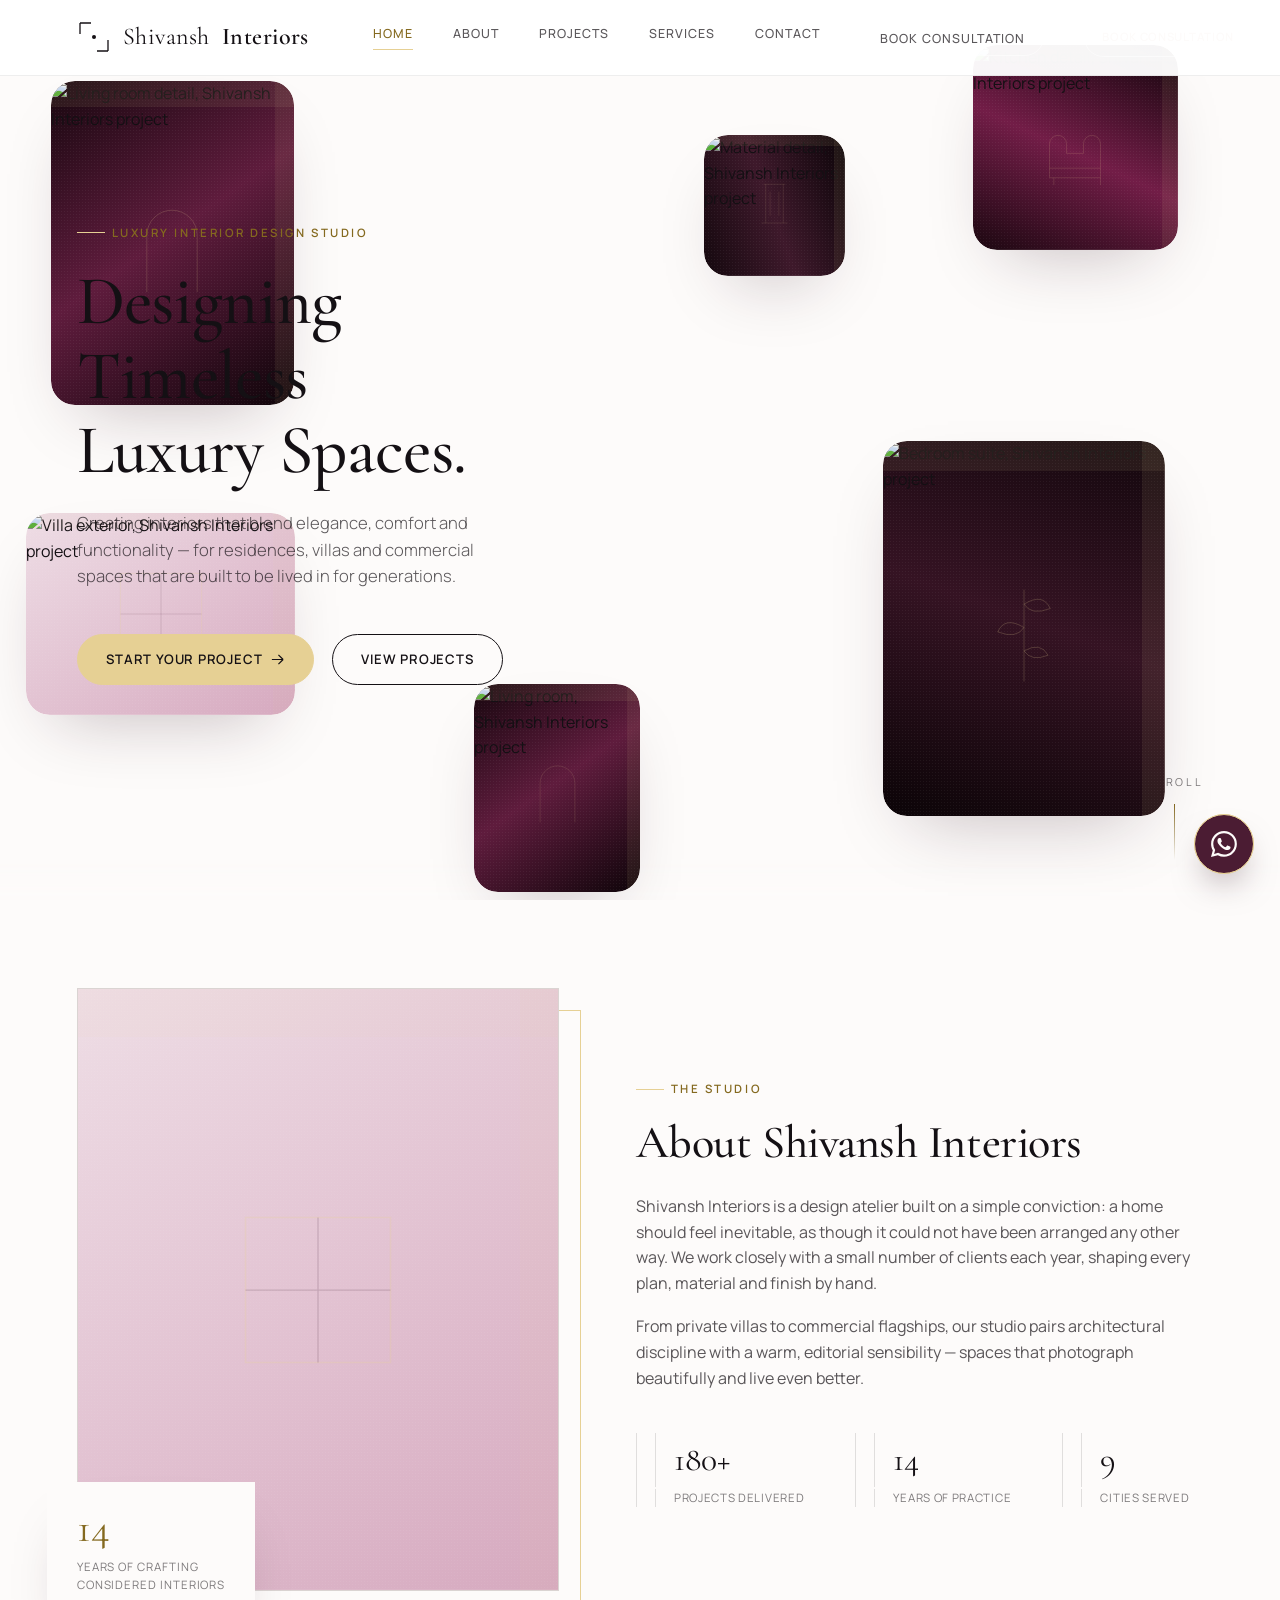
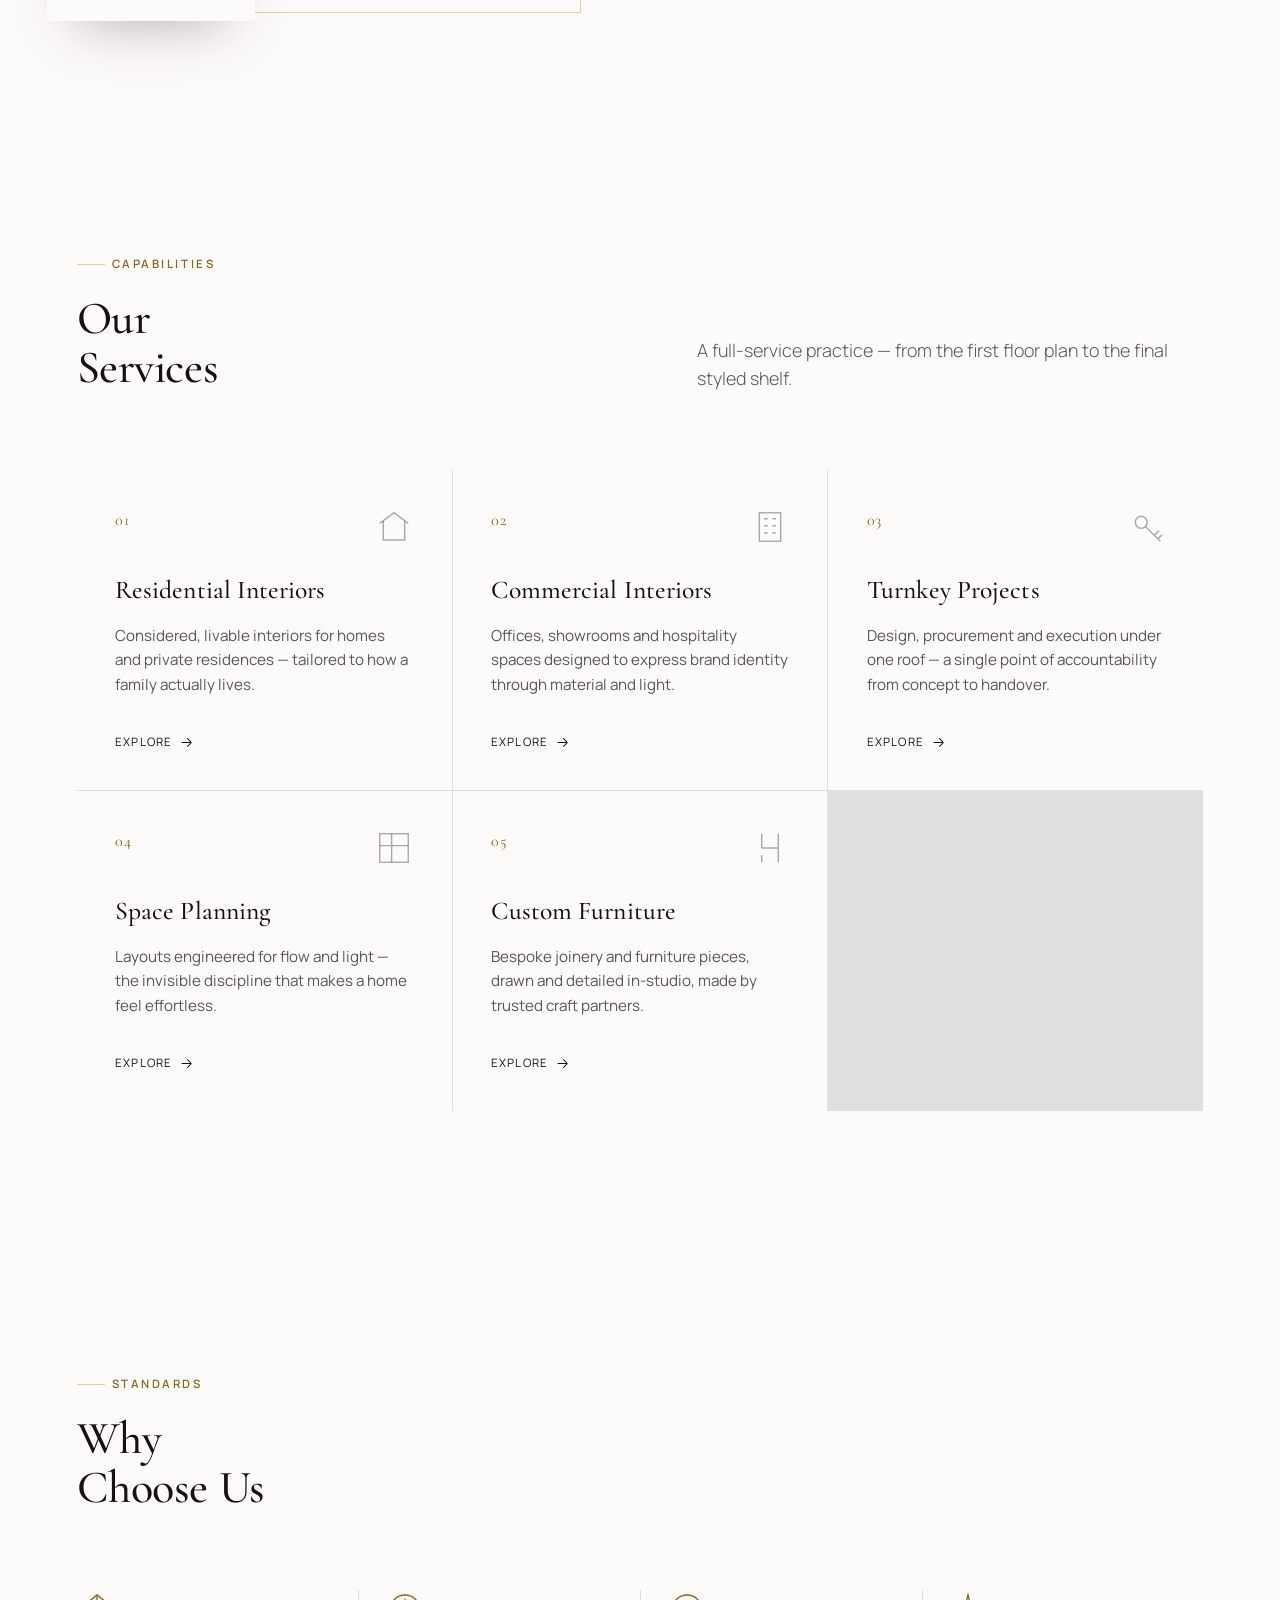
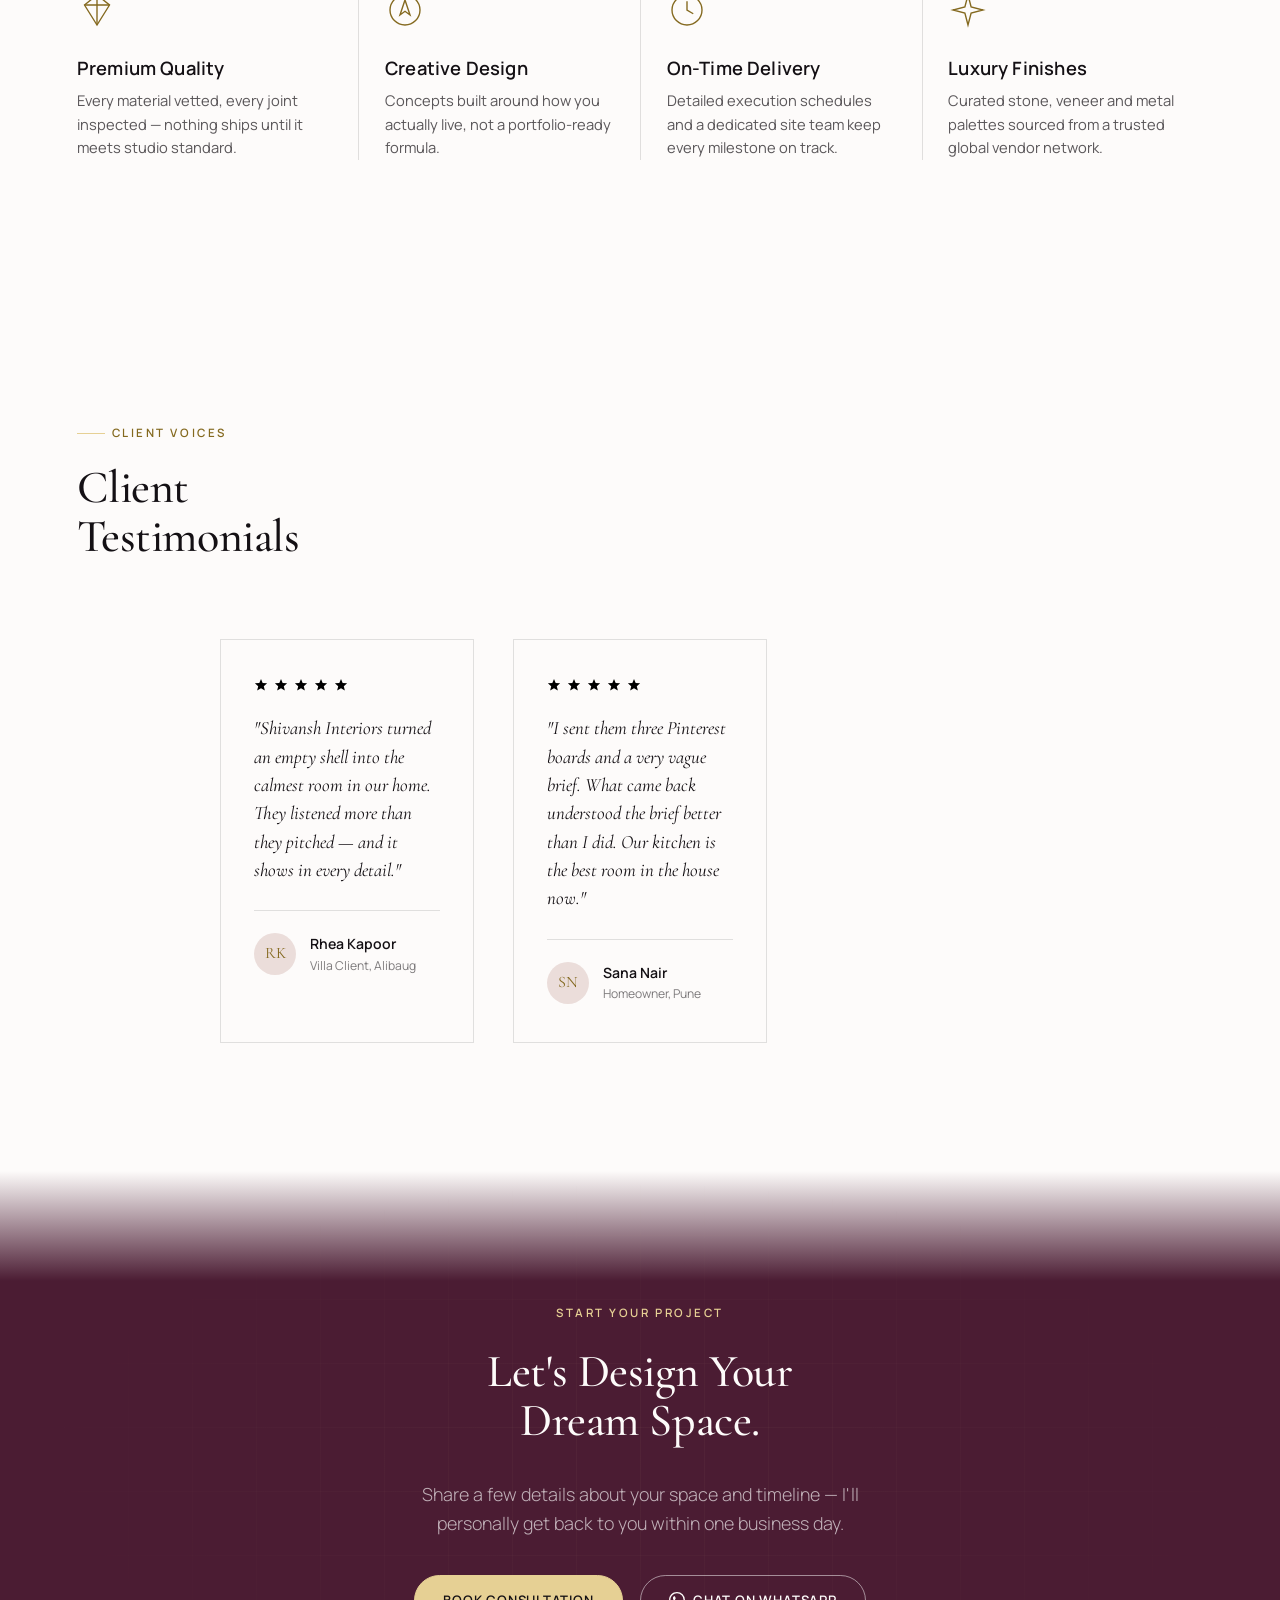
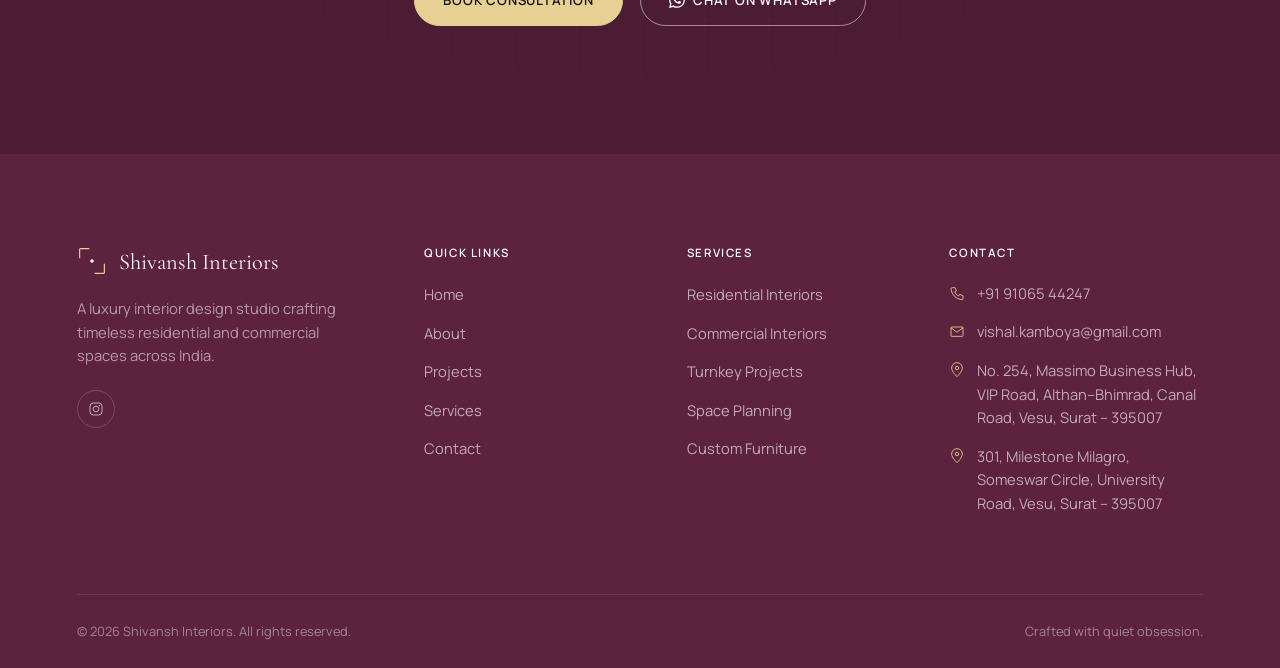
==== commit 59098493: "Add files via upload" ====
--- a/index.html
+++ b/index.html
@@ -53,6 +53,13 @@
 </script>
 </head>
 <body>
+<div class="loader" id="pageLoader" aria-hidden="true">
+  <div class="loader__mark"><svg viewBox="0 0 34 34" fill="none"><path d="M3 3H14M3 3V14" stroke="currentColor" stroke-width="1.3"/><path d="M31 31H20M31 31V20" stroke="currentColor" stroke-width="1.3"/><circle cx="17" cy="17" r="2" fill="currentColor"/></svg></div>
+  <div class="loader__word">Shivansh Interiors</div>
+  <div class="loader__bar"><div class="loader__bar-fill" id="loaderFill"></div></div>
+  <div class="loader__pct" id="loaderPct">0%</div>
+</div>
+
 
 <!-- ============ NAVBAR ============ -->
 <header class="nav nav--solid">
--- a/style.css
+++ b/style.css
@@ -303,6 +303,7 @@
   opacity:.6;
 }
 .media__zoom{position:absolute;inset:0;z-index:1;width:100%;height:100%;object-fit:cover;transition:transform 1.2s var(--ease)}
+.media__zoom[data-load-failed]{display:none}
 .media--a{--c1:#18070F;--c2:#5F1C3D;--c3:#0E0409;--motif:url("data:image/svg+xml,%3Csvg%20xmlns=%27http://www.w3.org/2000/svg%27%20viewBox=%270%200%20200%20200%27%3E%3Cpath%20d=%27M60%20178V88a40%2040%200%200180%200v90%27%20fill=%27none%27%20stroke=%27rgba%28230,208,148,0.22%29%27%20stroke-width=%271.3%27/%3E%3C/svg%3E")}
 .media--b{--c1:#14080E;--c2:#3E192B;--c3:#0B0408;--m1:70deg;--motif:url("data:image/svg+xml,%3Csvg%20xmlns=%27http://www.w3.org/2000/svg%27%20viewBox=%270%200%20200%20200%27%3E%3Cpath%20d=%27M70%2042h60M76%2042v106M124%2042v106M64%20148h72%27%20fill=%27none%27%20stroke=%27rgba%28230,208,148,0.22%29%27%20stroke-width=%271.3%27/%3E%3Cpath%20d=%27M88%2062v66M112%2062v66%27%20fill=%27none%27%20stroke=%27rgba%28230,208,148,0.22%29%27%20stroke-width=%271.3%27/%3E%3C/svg%3E")}
 .media--c{--c1:#1B0710;--c2:#721D47;--c3:#10040A;--m1:25deg;--motif:url("data:image/svg+xml,%3Csvg%20xmlns=%27http://www.w3.org/2000/svg%27%20viewBox=%270%200%20200%20200%27%3E%3Cpath%20d=%27M52%20122v-28a16%2016%200%200132%200v18h32v-18a16%2016%200%200132%200v28%27%20fill=%27none%27%20stroke=%27rgba%28230,208,148,0.22%29%27%20stroke-width=%271.3%27/%3E%3Cpath%20d=%27M52%20122v36h96v-36M52%20140h96M60%20158v14M148%20158v14%27%20fill=%27none%27%20stroke=%27rgba%28230,208,148,0.22%29%27%20stroke-width=%271.3%27/%3E%3C/svg%3E")}
@@ -768,3 +769,27 @@
 .mx-auto{margin-inline:auto}
 .mt-lg{margin-top:clamp(48px,6vw,84px)}
 .max-w{max-width:640px}
+
+/* ---------- Page loader ---------- */
+.loader{
+  position:fixed;inset:0;z-index:9999;
+  background:var(--charcoal);
+  display:flex;flex-direction:column;align-items:center;justify-content:center;gap:24px;
+  transition:opacity .7s var(--ease), visibility 0s .7s;
+}
+.loader.is-hidden{opacity:0;visibility:hidden;pointer-events:none}
+.loader__mark{width:38px;height:38px;color:var(--gold)}
+.loader__mark svg{width:100%;height:100%}
+.loader__word{
+  font-family:var(--serif);font-size:1.05rem;letter-spacing:.04em;color:var(--white);
+  text-align:center;
+}
+.loader__bar{width:150px;height:1px;background:rgba(255,255,255,.16);position:relative;overflow:hidden}
+.loader__bar-fill{position:absolute;inset:0 auto 0 0;width:0%;background:var(--gold);transition:width .35s var(--ease)}
+.loader__pct{
+  font-family:var(--sans);font-size:.66rem;font-weight:600;letter-spacing:.2em;
+  color:rgba(255,255,255,.5);font-variant-numeric:tabular-nums;
+}
+@media (prefers-reduced-motion: reduce){
+  .loader{transition:opacity .01ms linear, visibility 0s linear}
+}
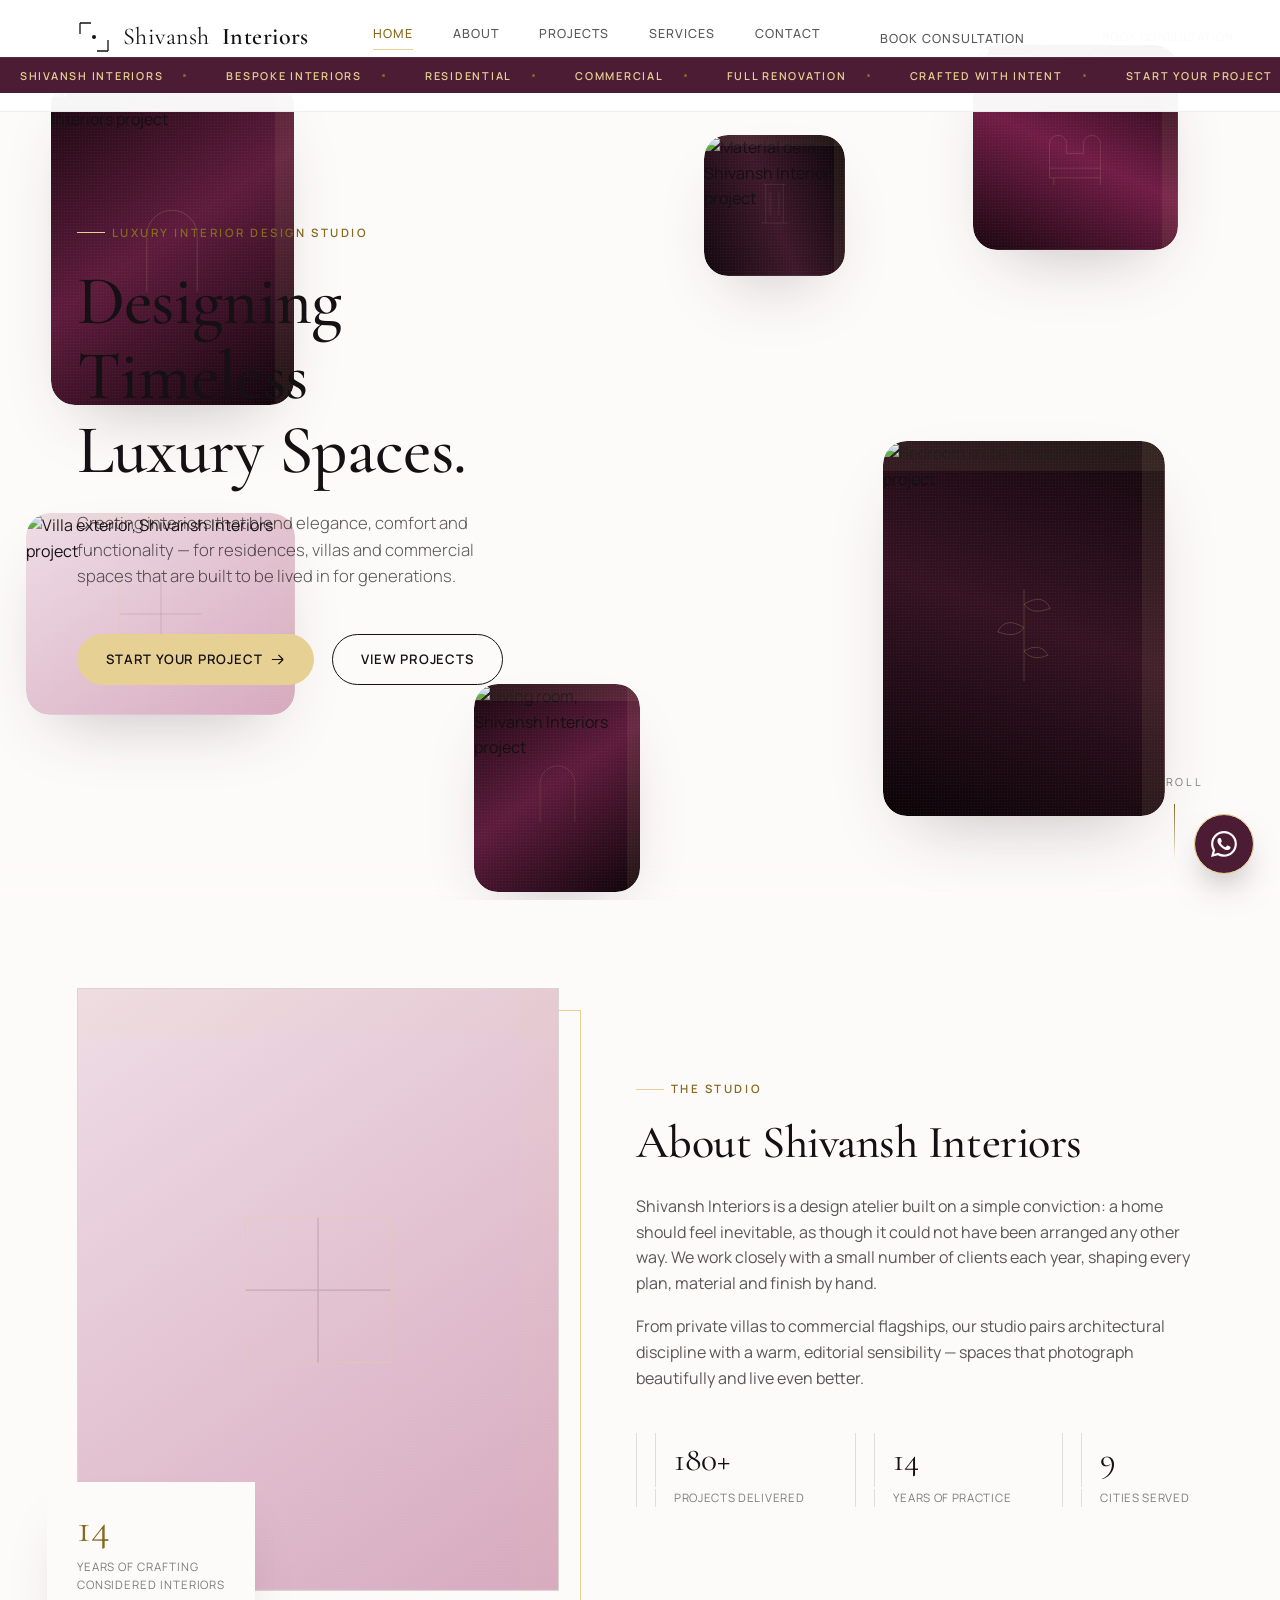
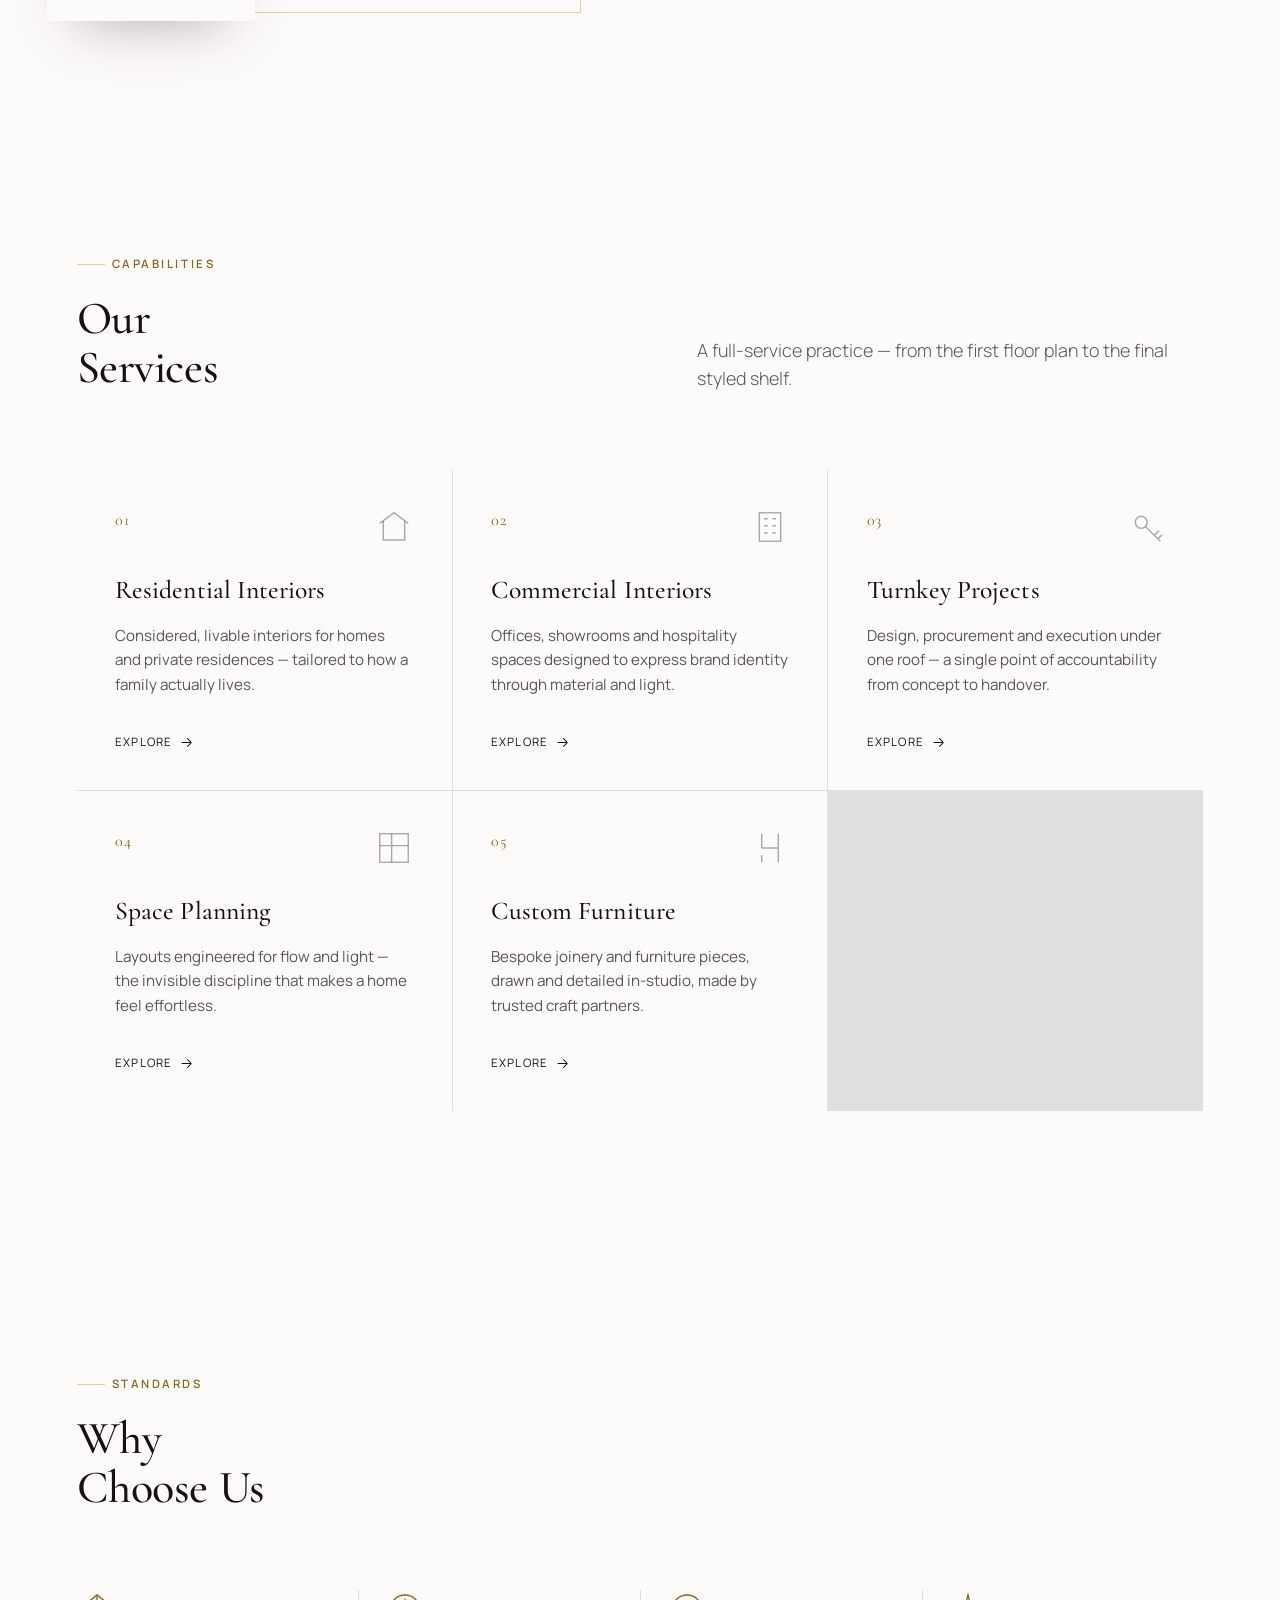
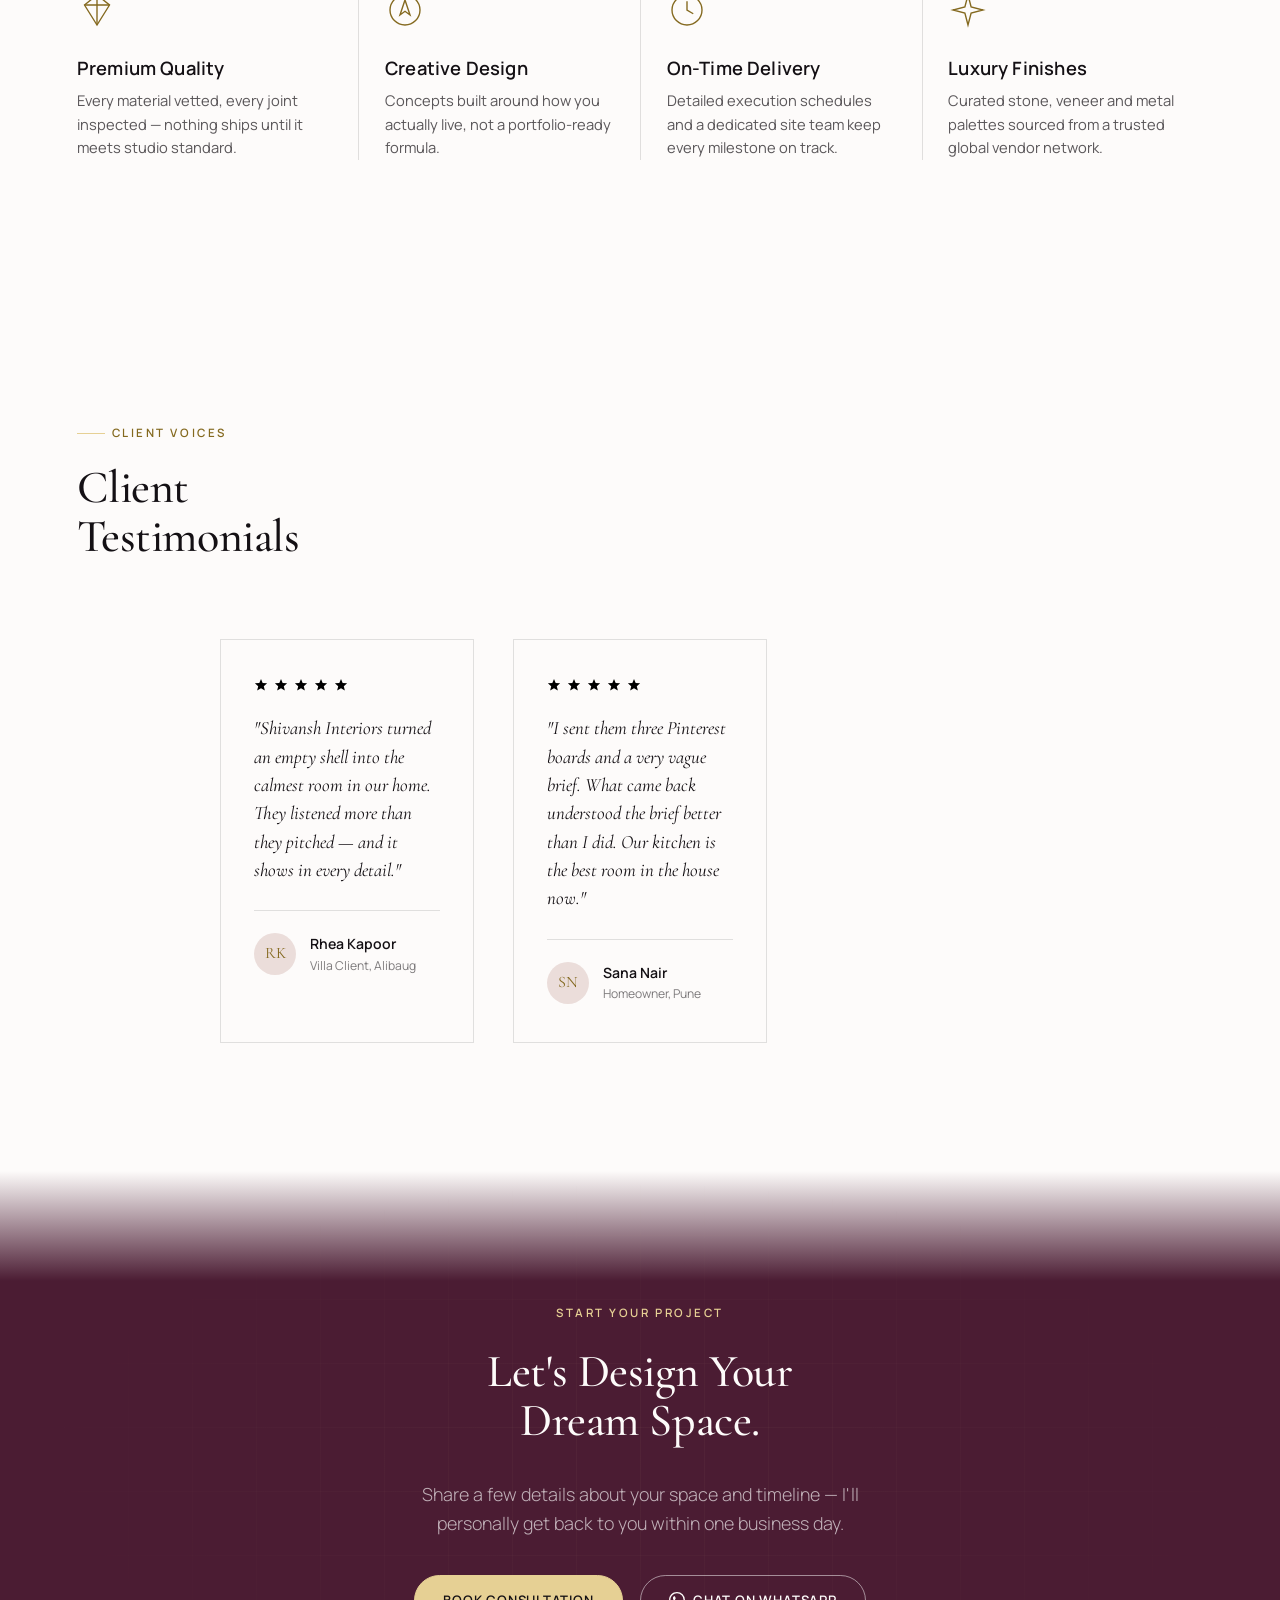
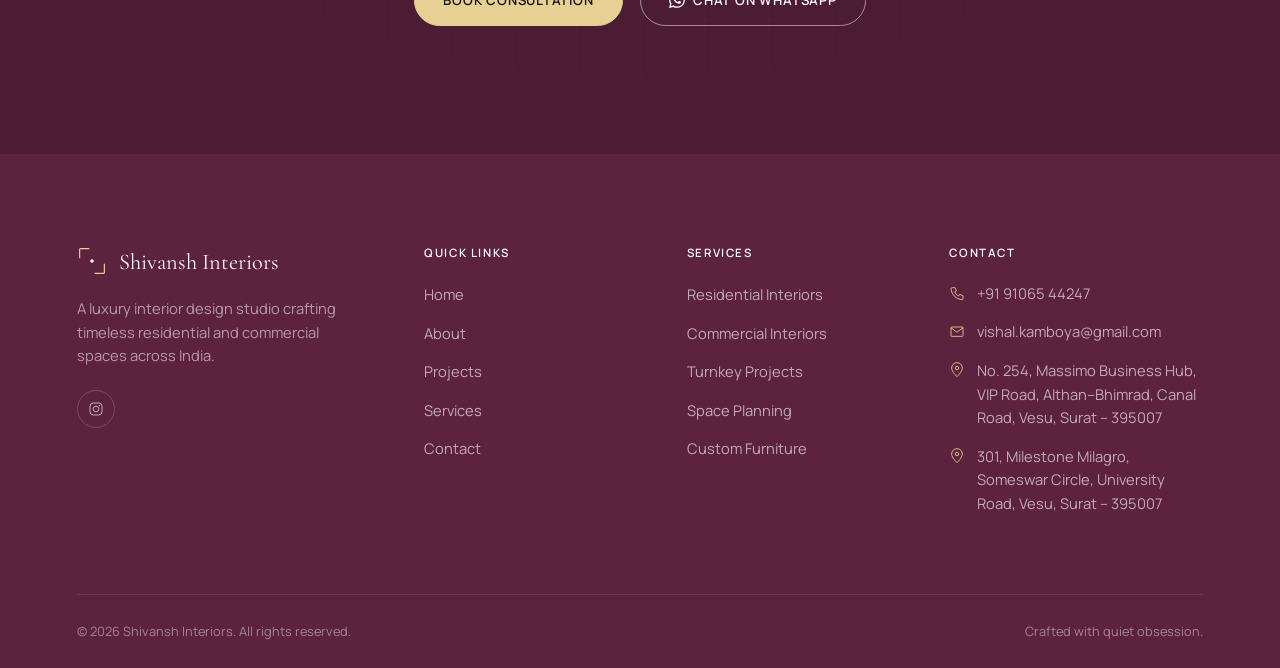
==== commit 31a79707: "Add files via upload" ====
--- a/index.html
+++ b/index.html
@@ -82,6 +82,28 @@
       <span></span><span></span><span></span>
     </button>
   </div>
+  <div class="marquee" aria-hidden="true">
+    <div class="marquee__track">
+      <div class="marquee__seq">
+        <span class="marquee__item">Shivansh Interiors</span>
+        <span class="marquee__item">Bespoke Interiors</span>
+        <span class="marquee__item">Residential</span>
+        <span class="marquee__item">Commercial</span>
+        <span class="marquee__item">Full Renovation</span>
+        <span class="marquee__item">Crafted With Intent</span>
+        <span class="marquee__item">Start Your Project</span>
+      </div>
+      <div class="marquee__seq">
+        <span class="marquee__item">Shivansh Interiors</span>
+        <span class="marquee__item">Bespoke Interiors</span>
+        <span class="marquee__item">Residential</span>
+        <span class="marquee__item">Commercial</span>
+        <span class="marquee__item">Full Renovation</span>
+        <span class="marquee__item">Crafted With Intent</span>
+        <span class="marquee__item">Start Your Project</span>
+      </div>
+    </div>
+  </div>
 </header>
 
 <!-- ============ HERO ============ -->
@@ -96,6 +118,7 @@
       <figure class="ph-img ph-img--6"><div class="media media--a"><img class="media__zoom ph-img__inner" src="https://images.unsplash.com/photo-1682184805271-11671b7ecf4c?auto=format&fit=crop&w=1400&q=75" alt="Living room, Shivansh Interiors project"></div></figure>
     </div>
   </div>
+  <div class="hero__scrim" aria-hidden="true"></div>
   <div class="hero__content">
     <div class="wrap">
       <p class="eyebrow hero__kicker rise" style="animation-delay:420ms">Luxury Interior Design Studio</p>
--- a/style.css
+++ b/style.css
@@ -200,7 +200,7 @@
   overflow:hidden;
 }
 .parallax-hero__crumb{
-  position:absolute;top:130px;left:var(--gutter);z-index:6;
+  position:absolute;top:170px;left:var(--gutter);z-index:6;
   display:flex;gap:10px;align-items:center;
   font-size:.76rem;letter-spacing:.06em;text-transform:uppercase;color:rgba(255,255,255,.7);
 }
@@ -241,32 +241,44 @@
 .parallax-hero__actions{display:flex;justify-content:center;gap:18px;margin-top:36px;flex-wrap:wrap}
 
 @media (max-width:920px){
-  .parallax-hero{height:auto;min-height:0;padding:120px var(--gutter) 64px;overflow:visible}
+  .parallax-hero{height:auto;min-height:0;padding:160px var(--gutter) 64px;overflow:visible}
   .parallax-hero__crumb{position:static;margin-bottom:24px}
   .parallax-hero__content{position:static;transform:none;max-width:none;padding-inline:0}
   .parallax-hero__stage{
     position:static;margin-top:52px;
     display:grid;grid-template-columns:repeat(2,1fr);gap:16px;
   }
-  .ph-img{position:static !important;width:100% !important;aspect-ratio:4/5 !important}
-  .ph-img--5{aspect-ratio:1/1 !important}
 }
 
 @media (max-width:920px){
-  /* Homepage's floating-collage hero: the shared .parallax-hero__stage /
-     .ph-img mobile rules above already switch the photos to a static
-     2-col grid — but .hero__media itself is still position:absolute
-     (correct on desktop, where it's the full-bleed background layer).
-     Left alone that would clip/overflow the now-in-flow photo grid
-     inside .hero's overflow:hidden bounds. Let it participate in
-     normal flow instead, and use flex order to keep the headline
-     visually first even though the photos come first in the markup
-     (desktop stacking doesn't care about source order since .hero__content
-     already sits above via z-index; mobile flex order does the same job
-     for static-flow layout). */
-  .hero.pin-collage{min-height:0;padding-top:104px}
-  .hero.pin-collage .hero__media{position:static;inset:auto;order:2}
-  .hero.pin-collage .hero__content{order:1}
+  /* Homepage hero, mobile only — desktop's scattered 6-photo collage
+     doesn't translate to a narrow screen the same way it works with
+     room to breathe on wide viewports, so mobile gets a different,
+     also-proven treatment instead: one full-bleed photo behind the
+     text with a scrim, the same pattern already used successfully on
+     the About/Projects page heroes. Desktop is untouched — none of
+     this is scoped outside max-width:920px. */
+  .hero.pin-collage{
+    min-height:78vh;min-height:78svh;
+    justify-content:flex-end;
+    padding-top:0;
+    color:var(--white);
+  }
+  .hero.pin-collage .hero__media{position:absolute;inset:0;order:initial}
+  .hero.pin-collage .parallax-hero__stage{position:absolute;inset:0;display:block;margin-top:0}
+  .hero.pin-collage .ph-img{display:none}
+  .hero.pin-collage .ph-img--1{
+    display:block;position:absolute;inset:0;z-index:0;
+    width:100%;height:100%;aspect-ratio:auto;
+  }
+  .hero.pin-collage .ph-img--1 .media,
+  .hero.pin-collage .ph-img--1 .media__zoom{width:100%;height:100%}
+  .hero.pin-collage .hero__scrim{display:block}
+  .hero.pin-collage .hero__content{order:initial}
+  .hero.pin-collage .hero__kicker{color:var(--gold)}
+  .hero.pin-collage .hero__sub{color:rgba(255,255,255,.78)}
+  .hero.pin-collage h1{color:var(--white)}
+  .hero.pin-collage .btn--secondary{background:transparent;color:var(--white);border-color:rgba(255,255,255,.5)}
   .hero.pin-collage .hero__scroll{display:none}
 }
 
@@ -343,6 +355,63 @@
 .nav__cta{margin-left:8px}
 .nav__toggle{display:none;width:26px;height:18px;position:relative;color:var(--white);transition:color var(--dur-base) var(--ease)}
 .nav__toggle::before{content:'';position:absolute;top:50%;left:50%;width:44px;height:44px;transform:translate(-50%,-50%)}
+
+/* ---------- Announcement marquee ----------
+   Lives as a second row inside <header class="nav"> — the SAME
+   position:fixed box nav already uses, not a second fixed/sticky
+   system. It just flows as a normal block below .nav__inner, so it
+   automatically tracks nav's own height (which already changes on
+   scroll via padding-block) with zero JS and zero manual pixel math.
+   No z-index of its own: it's not position:fixed itself, so it
+   naturally paints below the mobile drawer (which IS fixed, with its
+   own z-index) without any extra rule needed. */
+.marquee{
+  overflow:hidden;
+  background:var(--charcoal);
+  border-top:1px solid rgba(255,255,255,.08);
+  padding-block:11px;
+}
+.marquee__track{
+  display:flex;width:max-content;
+  animation:marqueeScroll 30s linear infinite;
+}
+.marquee:hover .marquee__track{animation-duration:60s}
+.marquee__seq{
+  display:flex;align-items:center;flex:none;
+  padding-inline:0;
+}
+.marquee__item{
+  display:inline-flex;align-items:center;gap:20px;
+  padding-inline:20px;
+  font-family:var(--sans);font-size:.68rem;font-weight:600;
+  letter-spacing:.16em;text-transform:uppercase;
+  color:var(--gold);white-space:nowrap;line-height:1.2;
+}
+.marquee__item::after{content:'';width:3px;height:3px;border-radius:50%;background:var(--gold-dim);flex:none}
+
+@keyframes marqueeScroll{
+  from{transform:translate3d(0,0,0)}
+  to{transform:translate3d(-50%,0,0)}
+}
+
+@media (max-width:600px){
+  .marquee__track{animation-duration:24s}
+  .marquee__item{font-size:.62rem;letter-spacing:.12em;gap:14px;padding-inline:14px}
+}
+@media (min-width:1440px){
+  .marquee__track{animation-duration:36s}
+}
+
+@media (prefers-reduced-motion: reduce){
+  .marquee__track{animation:none;width:100%;display:block}
+  .marquee__seq:nth-child(n+2){display:none}
+  .marquee__seq{
+    display:block;width:100%;
+    overflow:hidden;white-space:nowrap;text-overflow:ellipsis;
+    text-align:center;
+  }
+}
+
 .nav__toggle span{position:absolute;left:0;right:0;height:1px;background:currentColor;transition:transform var(--dur-base) var(--ease), opacity var(--dur-base) var(--ease)}
 .nav__toggle span:nth-child(1){top:0}
 .nav__toggle span:nth-child(2){top:50%;transform:translateY(-50%)}
@@ -423,7 +492,7 @@
 }
 .hero__media{position:absolute;inset:0}
 .hero__media .media{aspect-ratio:auto;height:100%;--ar:auto}
-.hero__scrim{position:absolute;inset:0;background:
+.hero__scrim{position:absolute;inset:0;display:none;background:
   linear-gradient(180deg, rgba(75,28,51,.35) 0%, rgba(75,28,51,.15) 30%, rgba(75,28,51,.55) 72%, rgba(32,11,21,.92) 100%);
 }
 .hero__content{position:relative;z-index:2;padding:0 var(--gutter) clamp(64px,9vw,120px)}
@@ -618,7 +687,7 @@
 .page-hero__media{position:absolute;inset:0}
 .page-hero__media .media{--ar:auto;height:100%}
 .page-hero__scrim{position:absolute;inset:0;background:linear-gradient(180deg, rgba(32,11,21,.6) 0%, rgba(20,8,14,.92) 100%)}
-.page-hero__content{position:relative;z-index:2;padding:160px var(--gutter) 64px}
+.page-hero__content{position:relative;z-index:2;padding:200px var(--gutter) 64px}
 .page-hero__content .eyebrow{color:var(--gold)}
 .page-hero__content .wrap{padding-inline:0}
 .crumb{display:flex;gap:10px;align-items:center;font-size:.76rem;letter-spacing:.06em;text-transform:uppercase;color:rgba(255,255,255,.6);margin-bottom:20px}
@@ -637,62 +706,6 @@
 }
 .filter-btn:hover{border-color:var(--ink)}
 .filter-btn.is-active{background:var(--ink);border-color:var(--ink);color:var(--white)}
-
-/* ---------- Up Close (3D tilt cards, Projects page) ----------
-   Mechanics adapted from the CodePen credited in the HTML comment
-   above the markup. .tilt-stage holds the perspective; .tilt-cards
-   is the group that rotates as one rigid unit (set via inline style
-   by tilt-cards.js); each .tilt-card sits at its own depth via
-   translateZ, and its .tilt-card__img layer drifts independently for
-   the layered parallax read. Reuses the site's existing .media
-   placeholder system rather than inventing new imagery. */
-.tilt-stage{
-  perspective:1800px;
-  display:flex;justify-content:center;
-  padding-block:12px 4px;
-}
-.tilt-cards{
-  display:inline-flex;gap:clamp(18px,3vw,32px);
-  transform-style:preserve-3d;
-  transform-origin:50% 50%;
-  transition:transform var(--dur-base) var(--ease);
-  will-change:transform;
-}
-.tilt-card{
-  position:relative;
-  width:clamp(150px,18vw,220px);
-  height:clamp(210px,26vw,300px);
-  border-radius:24px;overflow:hidden;cursor:pointer;
-  transform:translateZ(35px);
-  transform-style:preserve-3d;
-  box-shadow:0 20px 50px -20px rgba(47,17,32,.35);
-  transition:transform var(--dur-fast) var(--ease), box-shadow var(--dur-fast) var(--ease);
-}
-.tilt-card:hover{transform:translateZ(60px);box-shadow:0 30px 60px -16px rgba(47,17,32,.45)}
-.tilt-card__img{position:absolute;inset:-14px;transition:transform var(--dur-fast) var(--ease);will-change:transform}
-.tilt-card__img .media{height:100%;border:0;border-radius:0}
-.tilt-card__caption{
-  position:absolute;left:0;right:0;bottom:0;z-index:2;padding:18px 20px;
-  background:linear-gradient(0deg, rgba(32,11,21,.85) 0%, rgba(32,11,21,0) 68%);
-  color:var(--white);text-align:left;pointer-events:none;
-}
-.tilt-card__caption .k{font-size:.62rem;letter-spacing:.14em;text-transform:uppercase;color:var(--gold);display:block}
-.tilt-card__caption .t{display:block;font-family:var(--serif);font-size:1.15rem;margin-top:4px}
-
-@media (max-width:760px), (hover:none){
-  /* Cursor-tilt has no honest touch equivalent — drop the 3D rig
-     entirely rather than fake it, and lay the same three cards out
-     as a plain static row/stack. */
-  .tilt-stage{perspective:none;padding-block:0}
-  .tilt-cards{transform:none !important;flex-wrap:wrap;justify-content:center}
-  .tilt-card{transform:none !important;box-shadow:0 16px 34px -18px rgba(47,17,32,.3)}
-  .tilt-card:hover{transform:none !important}
-  .tilt-card__img{inset:0}
-}
-@media (max-width:520px){
-  .tilt-cards{flex-direction:column;align-items:center}
-  .tilt-card{width:min(320px,86vw);height:340px}
-}
 
 /* ---------- Project grid (Projects page) ---------- */
 .pgrid{display:grid;grid-template-columns:repeat(3,1fr);gap:clamp(20px,2.4vw,34px)}
@@ -793,3 +806,37 @@
 @media (prefers-reduced-motion: reduce){
   .loader{transition:opacity .01ms linear, visibility 0s linear}
 }
+
+/* ---------- Orbit gallery (Projects page) ---------- */
+.orbit{overflow:hidden}
+.orbit-stage{position:relative;width:100%;height:340px;margin-top:24px}
+.orbit-track{position:relative;width:100%;height:100%}
+.orbit-card{
+  position:absolute;top:50%;left:50%;
+  width:168px;height:214px;
+  border-radius:16px;overflow:hidden;
+  box-shadow:0 20px 44px -20px rgba(47,17,32,.4);
+  cursor:pointer;
+  opacity:0;
+}
+.orbit-card__img{width:100%;height:100%;object-fit:cover;display:block}
+
+/* Below hover-capable / desktop widths: plain horizontal scroll-snap
+   strip. No JS positions or animates anything here — deliberately.
+   Cards are visible immediately, full stop. */
+@media (max-width:900px), (hover:none){
+  .orbit-stage{height:auto;margin-top:20px}
+  .orbit-track{
+    display:flex;gap:16px;
+    overflow-x:auto;scroll-snap-type:x mandatory;
+    padding:4px var(--gutter) 20px;
+    margin-inline:calc(var(--gutter) * -1);
+    -webkit-overflow-scrolling:touch;
+  }
+  .orbit-track::-webkit-scrollbar{display:none}
+  .orbit-card{
+    position:static;opacity:1;
+    flex:none;width:min(240px,72vw);height:300px;
+    scroll-snap-align:center;
+  }
+}
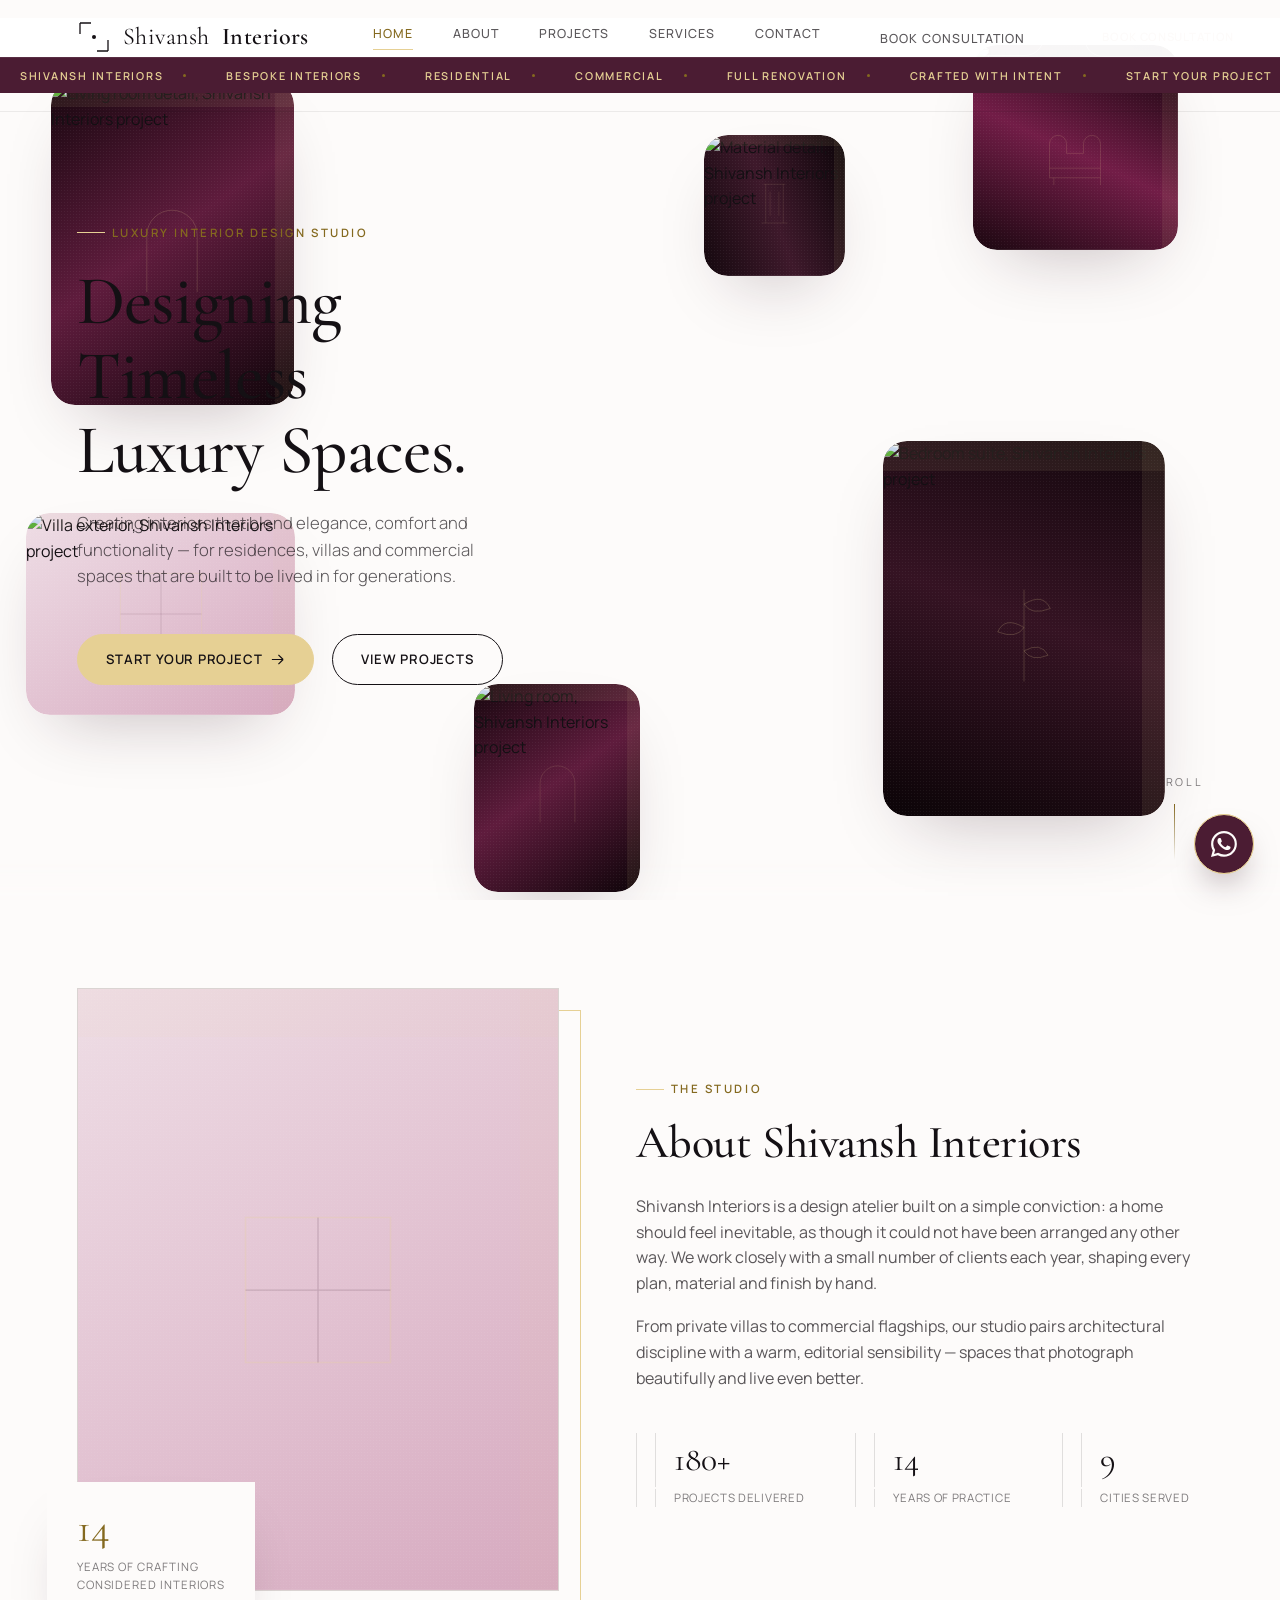
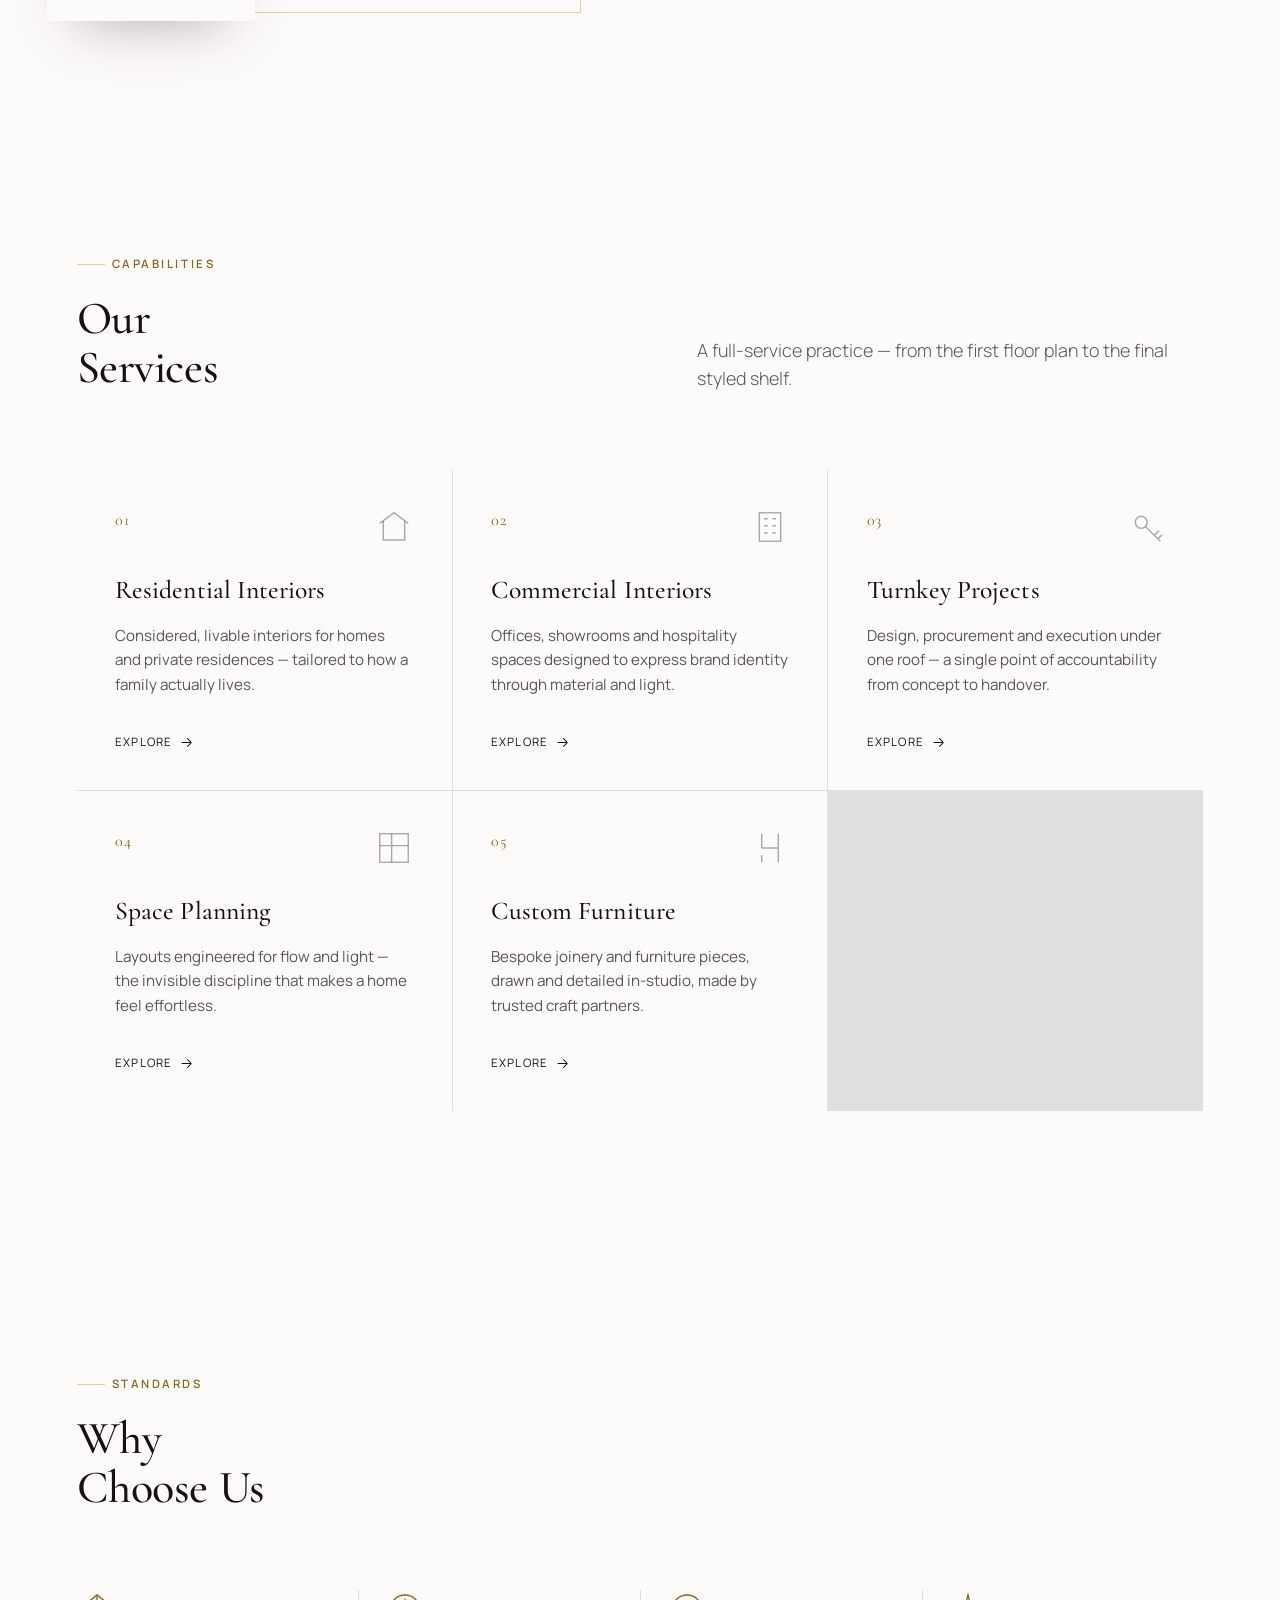
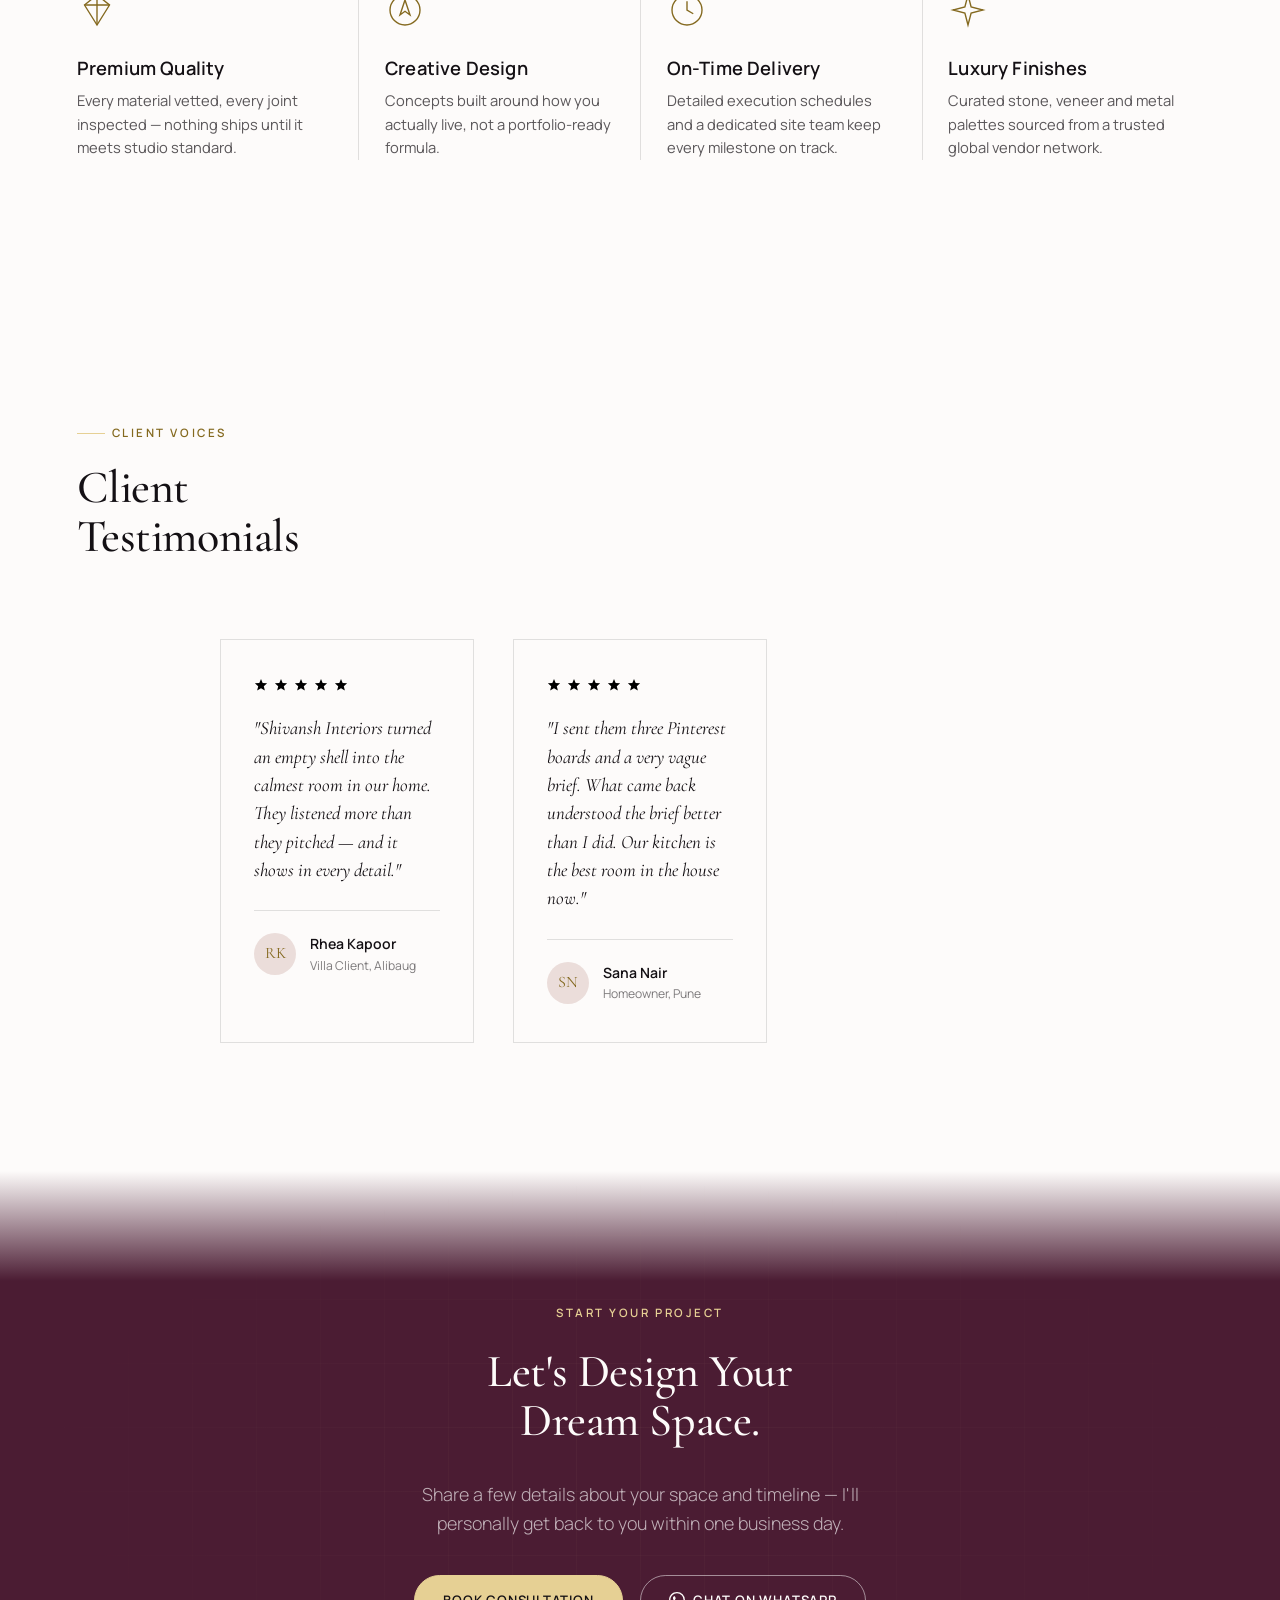
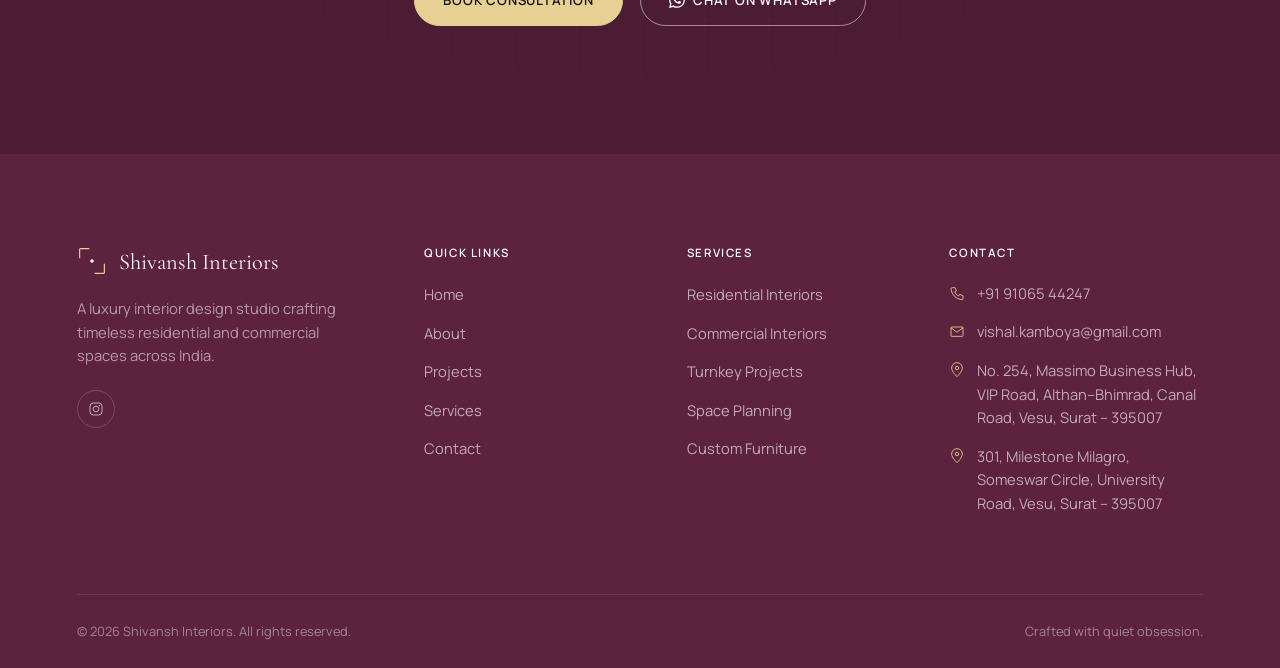
==== commit c6374ddf: "Add files via upload" ====
--- a/index.html
+++ b/index.html
@@ -63,6 +63,7 @@
 
 <!-- ============ NAVBAR ============ -->
 <header class="nav nav--solid">
+  <div class="nav__row">
   <div class="nav__inner">
     <a href="index.html" class="nav__logo" aria-label="Shivansh Interiors — Home">
       <svg class="nav__mark" viewBox="0 0 34 34" fill="none" aria-hidden="true"><path d="M3 3H14M3 3V14" stroke="currentColor" stroke-width="1.3"/><path d="M31 31H20M31 31V20" stroke="currentColor" stroke-width="1.3"/><circle cx="17" cy="17" r="2" fill="currentColor"/></svg>
@@ -82,6 +83,7 @@
       <span></span><span></span><span></span>
     </button>
   </div>
+  </div>
   <div class="marquee" aria-hidden="true">
     <div class="marquee__track">
       <div class="marquee__seq">
--- a/style.css
+++ b/style.css
@@ -377,7 +377,7 @@
 }
 .marquee:hover .marquee__track{animation-duration:60s}
 .marquee__seq{
-  display:flex;align-items:center;flex:none;
+  display:flex;flex-wrap:nowrap;align-items:center;flex:none;
   padding-inline:0;
 }
 .marquee__item{
@@ -426,7 +426,13 @@
 .nav.is-scrolled{padding-block:18px}
 
 /* page without dark hero (about/projects) — navbar starts solid */
-.nav--solid{background:rgba(255,255,255,.96);border-color:var(--line-soft);padding-block:18px}
+.nav--solid .nav__row{position:relative}
+.nav--solid .nav__row::before{
+  content:'';position:absolute;inset:0;
+  background:rgba(255,255,255,.96);
+  z-index:-1;
+}
+.nav--solid{border-color:var(--line-soft);padding-block:18px}
 .nav--solid .nav__logo,.nav--solid .nav__toggle{color:var(--ink)}
 .nav--solid .nav__links a{color:var(--ink-70)}
 .nav--solid .nav__links a.is-active{color:var(--gold-dim)}
@@ -840,3 +846,120 @@
     scroll-snap-align:center;
   }
 }
+
+/* ---------- In Motion — video showcase (About page) ----------
+   Adapted from a component originally built for a different (Shopify)
+   project — ported to plain vanilla HTML/CSS/JS, every Shopify/product
+   dependency removed (the "Shop the Look" card, theme-editor settings,
+   layout-mode switching — this is one deliberate carousel, not a
+   configurable component). Colors/fonts remapped to this site's own
+   existing tokens rather than the original's separate theme-editor
+   variables. See evs.js for the behavior half.
+
+   PLACEHOLDER CONTENT: no real video files exist yet, so each card's
+   poster image (a real photo already used elsewhere on this site)
+   stands in for now — every card is built to take a real .mp4 the
+   moment one exists; see the HTML comment in about.html for exactly
+   what to swap. */
+
+.evs{overflow:hidden}
+.evs .section-head{margin-bottom:clamp(28px,4vw,48px)}
+
+.evs-grid{
+  display:flex;gap:16px;
+  overflow-x:auto;scroll-snap-type:x proximity;
+  -webkit-overflow-scrolling:touch;
+  scrollbar-width:none;-ms-overflow-style:none;
+  cursor:grab;user-select:none;
+  padding:4px var(--gutter) 8px;
+  margin-inline:calc(var(--gutter) * -1);
+}
+.evs-grid::-webkit-scrollbar{display:none}
+.evs-grid.is-dragging{cursor:grabbing;scroll-snap-type:none}
+.evs-card{flex:0 0 clamp(200px,22vw,260px);scroll-snap-align:start}
+@media (max-width:640px){
+  .evs-card{flex-basis:68vw}
+}
+
+.evs-card{
+  display:block;position:relative;
+  opacity:0;transform:translateY(28px);
+  transition:opacity .7s var(--ease), transform .7s var(--ease);
+  transition-delay:calc(var(--evs-i,0) * 70ms);
+}
+.evs.is-in-view .evs-card{opacity:1;transform:translateY(0)}
+@media (prefers-reduced-motion: reduce){
+  .evs-card{opacity:1 !important;transform:none !important;transition:none !important}
+}
+
+.evs-media{
+  position:relative;width:100%;aspect-ratio:9/16;
+  overflow:hidden;border-radius:16px;
+  background:var(--stone);
+  transition:box-shadow var(--dur-base) var(--ease);
+}
+.evs-card:hover .evs-media{box-shadow:0 20px 44px -18px rgba(47,17,32,.4)}
+.evs-card:hover .evs-video,
+.evs-card:hover .evs-poster{transform:scale(1.04)}
+
+.evs-video,.evs-poster{
+  position:absolute;inset:0;width:100%;height:100%;
+  object-fit:cover;transition:transform .6s var(--ease);
+}
+.evs-video::-webkit-media-controls,
+.evs-video::-webkit-media-controls-enclosure,
+.evs-video::-webkit-media-controls-panel,
+.evs-video::-webkit-media-controls-play-button,
+.evs-video::-webkit-media-controls-start-playback-button{
+  display:none !important;-webkit-appearance:none;opacity:0 !important;pointer-events:none !important;
+}
+@media (prefers-reduced-motion: reduce){
+  .evs-card:hover .evs-video,.evs-card:hover .evs-poster{transform:none}
+}
+
+.evs-skeleton{
+  position:absolute;inset:0;z-index:5;
+  background:linear-gradient(100deg, var(--stone) 20%, var(--white) 40%, var(--stone) 60%);
+  background-size:200% 100%;
+  animation:evsShimmer 1.6s ease-in-out infinite;
+  transition:opacity .5s ease;pointer-events:none;
+}
+.evs-card.is-loaded .evs-skeleton{opacity:0}
+@keyframes evsShimmer{0%{background-position:200% 0}100%{background-position:-200% 0}}
+@media (prefers-reduced-motion: reduce){.evs-skeleton{animation:none}}
+
+.evs-overlay{
+  position:absolute;inset:0;z-index:2;
+  display:flex;flex-direction:column;justify-content:flex-end;
+  padding:20px;gap:3px;
+  background:linear-gradient(0deg, rgba(20,8,14,.75) 0%, rgba(20,8,14,0) 55%);
+  pointer-events:none;transition:background var(--dur-base) var(--ease);
+}
+.evs-card:hover .evs-overlay{background:linear-gradient(0deg, rgba(20,8,14,.85) 0%, rgba(20,8,14,0) 60%)}
+.evs-overlay__kicker{
+  font-family:var(--sans);font-size:.62rem;font-weight:700;
+  letter-spacing:.14em;text-transform:uppercase;color:var(--gold);opacity:.9;
+}
+.evs-overlay__title{font-family:var(--serif);font-size:1.05rem;color:var(--white);line-height:1.2}
+
+.evs-sound{
+  position:absolute;top:12px;right:12px;z-index:6;
+  width:32px;height:32px;border-radius:50%;
+  display:flex;align-items:center;justify-content:center;
+  background:rgba(20,8,14,.5);color:var(--white);border:0;cursor:pointer;
+  transition:background var(--dur-fast) var(--ease);
+}
+.evs-sound:hover,.evs-sound:focus-visible{background:rgba(20,8,14,.7)}
+.evs-sound svg{width:14px;height:14px}
+
+.evs-dot{
+  position:absolute;top:0;left:0;z-index:4;
+  width:40px;height:40px;margin:-20px 0 0 -20px;border-radius:50%;
+  background:rgba(253,251,250,.92);
+  display:flex;align-items:center;justify-content:center;
+  opacity:0;pointer-events:none;
+  transition:opacity .25s ease;will-change:transform;
+}
+.evs-dot.is-visible{opacity:1}
+.evs-dot::after{content:'';width:6px;height:6px;border-radius:50%;background:var(--charcoal)}
+@media (hover:none){.evs-dot{display:none}}
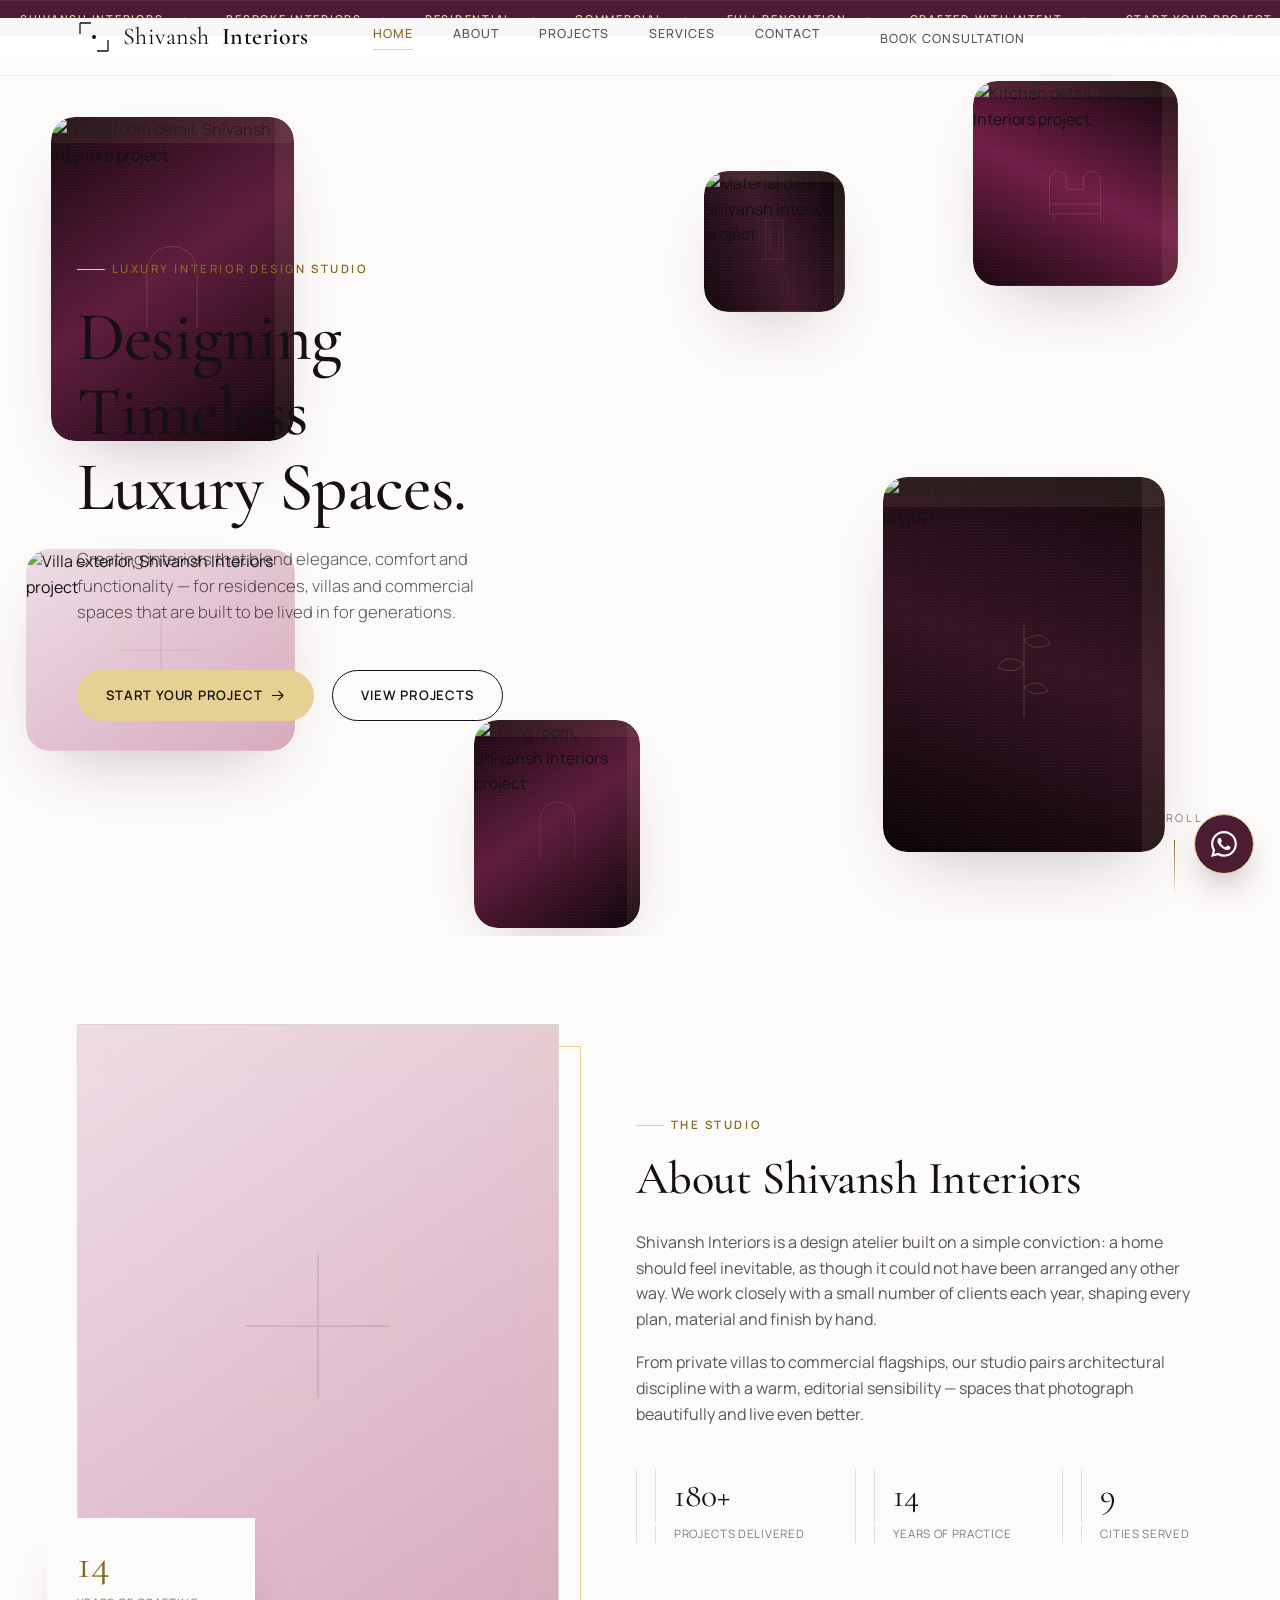
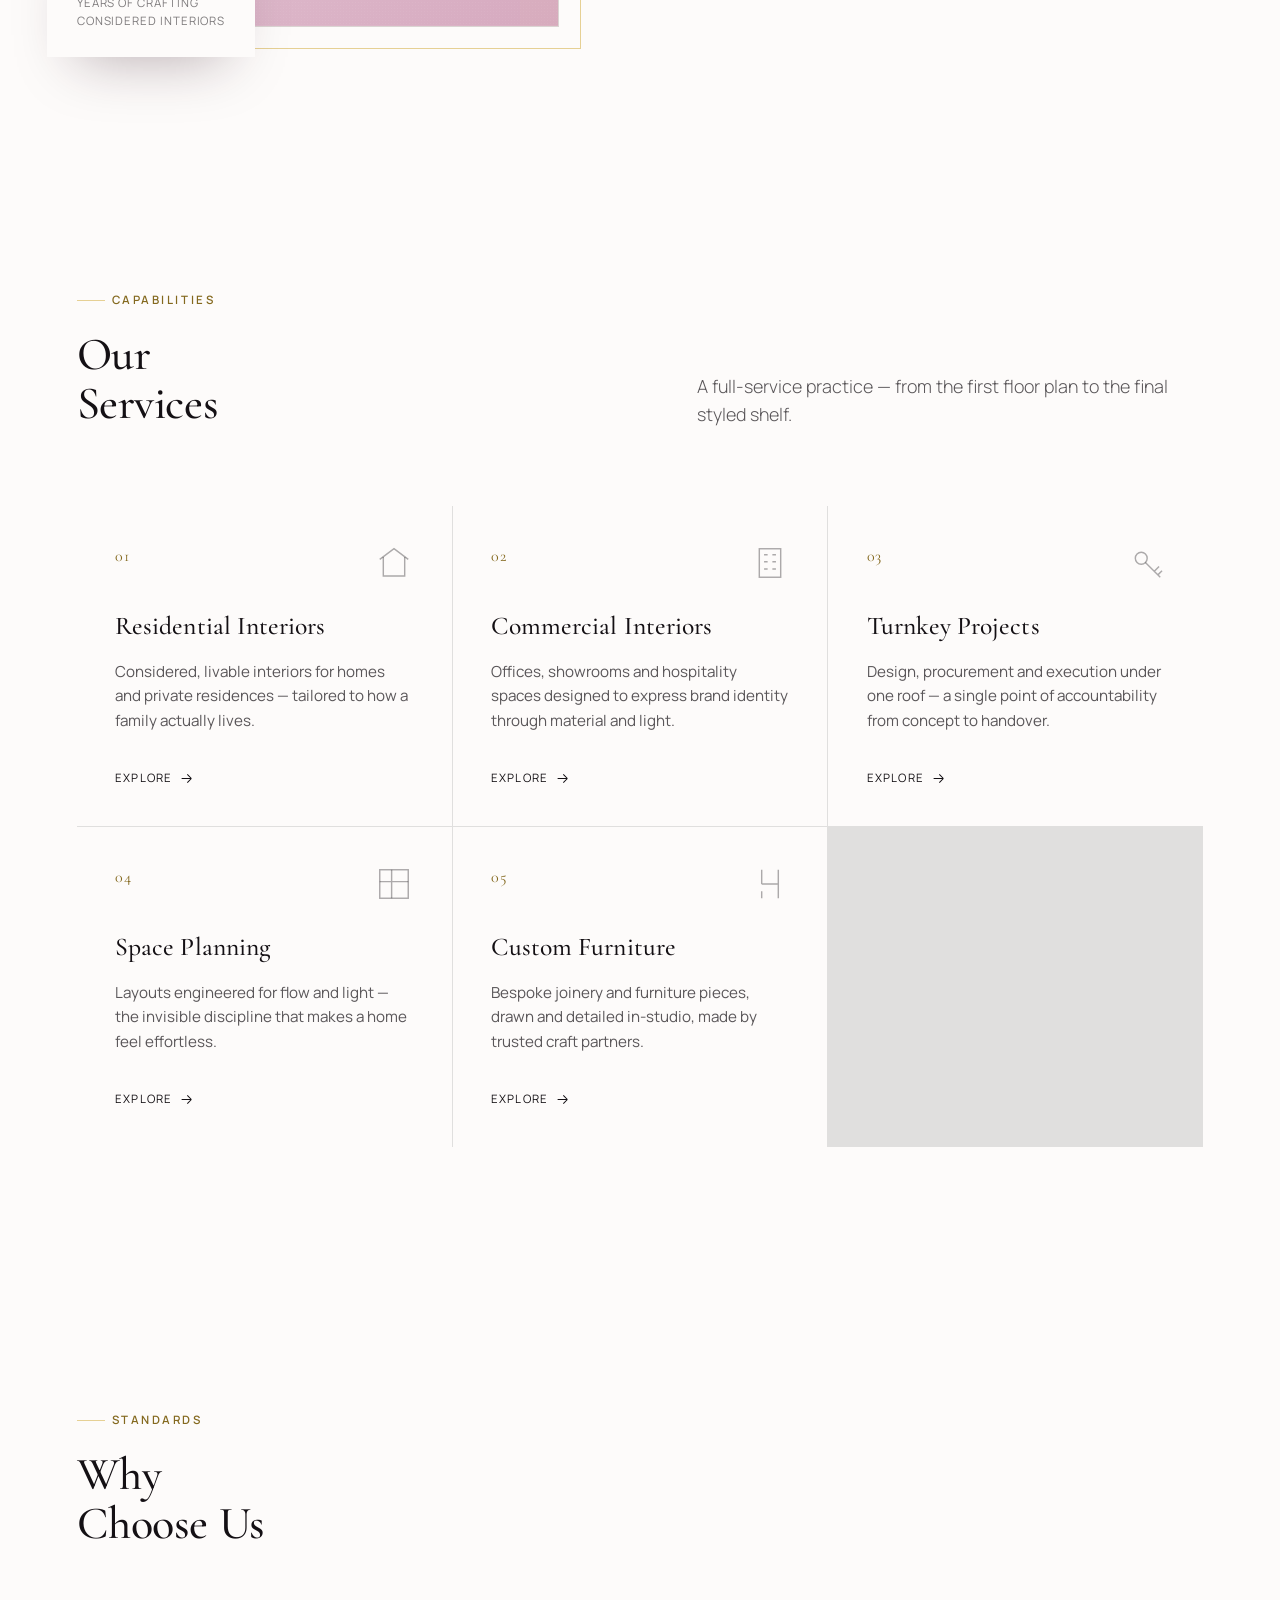
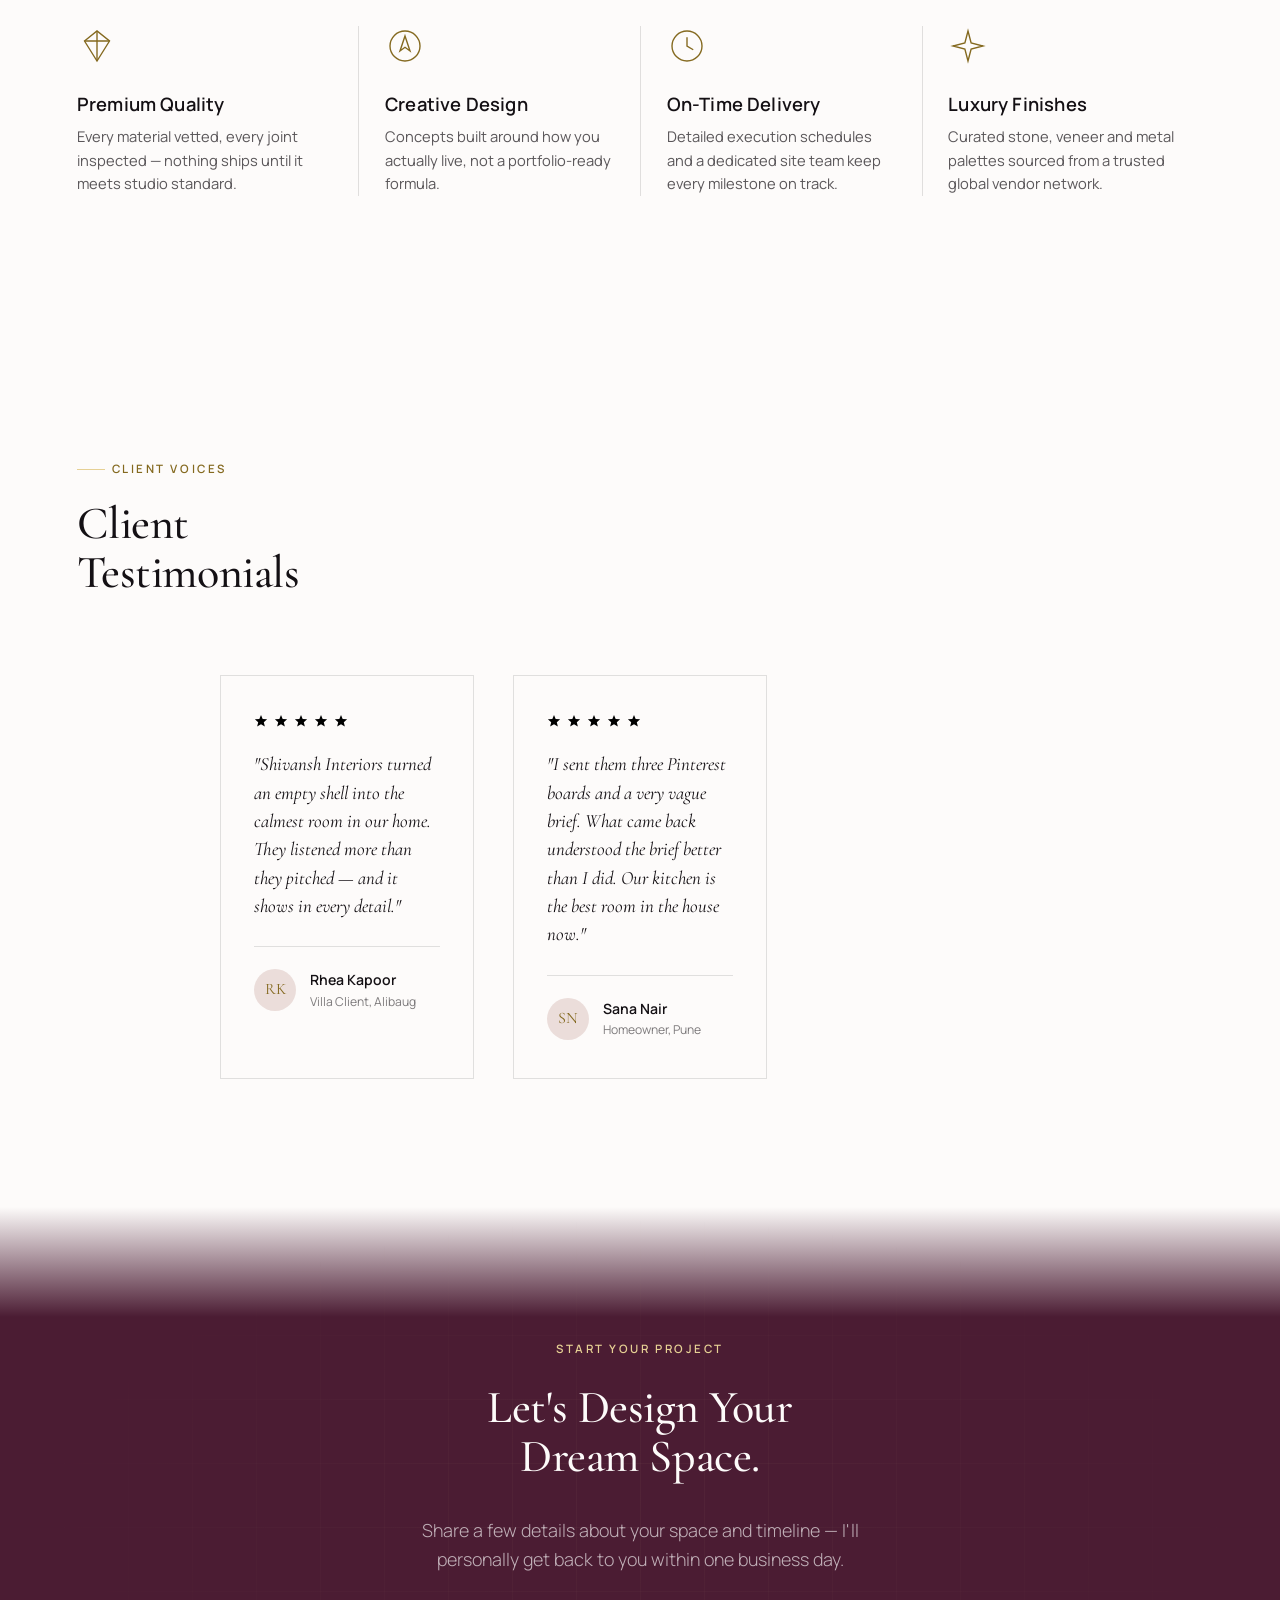
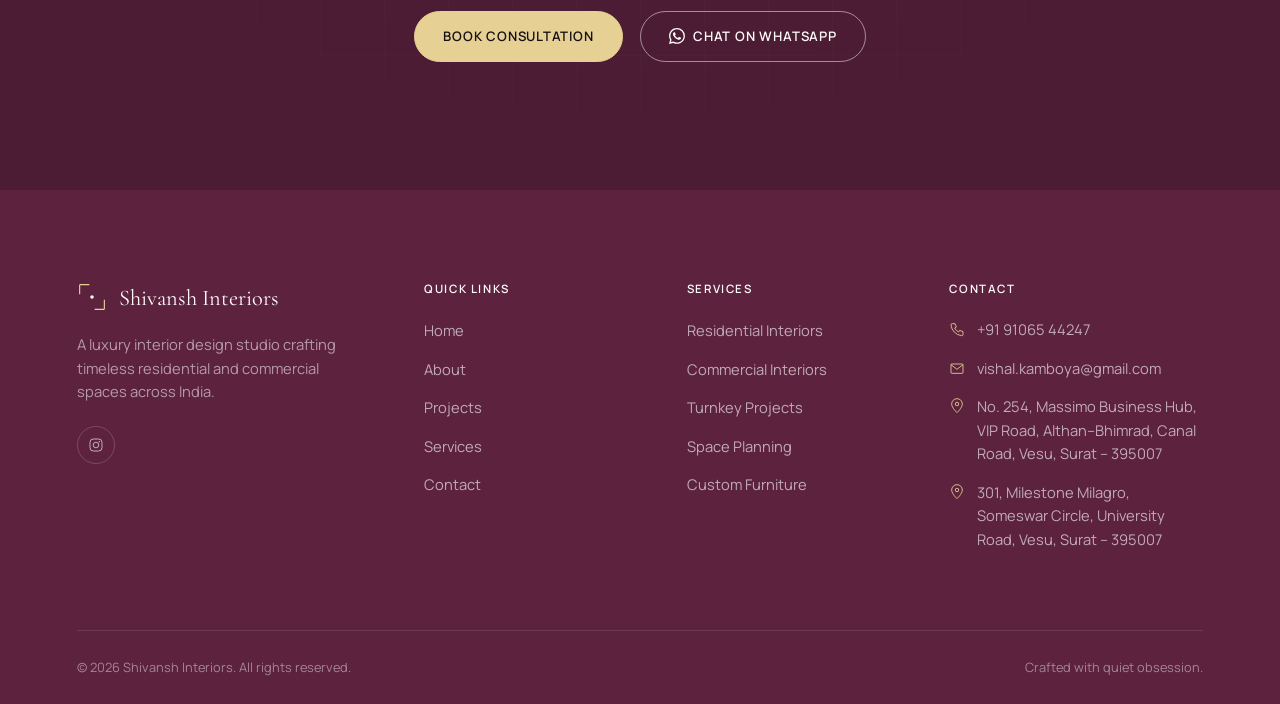
==== commit b0a7ca4a: "Add files via upload" ====
--- a/index.html
+++ b/index.html
@@ -84,7 +84,8 @@
     </button>
   </div>
   </div>
-  <div class="marquee" aria-hidden="true">
+</header>
+<div class="marquee" aria-hidden="true">
     <div class="marquee__track">
       <div class="marquee__seq">
         <span class="marquee__item">Shivansh Interiors</span>
@@ -106,8 +107,6 @@
       </div>
     </div>
   </div>
-</header>
-
 <!-- ============ HERO ============ -->
 <section class="hero pin-collage">
   <div class="hero__media">
--- a/style.css
+++ b/style.css
@@ -200,7 +200,7 @@
   overflow:hidden;
 }
 .parallax-hero__crumb{
-  position:absolute;top:170px;left:var(--gutter);z-index:6;
+  position:absolute;top:130px;left:var(--gutter);z-index:6;
   display:flex;gap:10px;align-items:center;
   font-size:.76rem;letter-spacing:.06em;text-transform:uppercase;color:rgba(255,255,255,.7);
 }
@@ -233,15 +233,13 @@
   position:absolute;left:50%;top:50%;transform:translate(-50%,-50%);
   z-index:10;text-align:center;max-width:640px;padding-inline:24px;width:100%;
 }
-.parallax-hero__content h1{margin-block:22px 22px}
-.parallax-hero__content .lede{margin-inline:auto}
+.parallax-hero__content h1{margin-block:22px 22px;color:var(--white)}
+.parallax-hero__content .lede{margin-inline:auto;color:rgba(255,255,255,.78)}
 .parallax-hero__content .eyebrow{color:var(--gold)}
-.parallax-hero__content h1{color:var(--white)}
-.parallax-hero__content .lede{color:rgba(255,255,255,.78)}
 .parallax-hero__actions{display:flex;justify-content:center;gap:18px;margin-top:36px;flex-wrap:wrap}
 
 @media (max-width:920px){
-  .parallax-hero{height:auto;min-height:0;padding:160px var(--gutter) 64px;overflow:visible}
+  .parallax-hero{height:auto;min-height:0;padding:120px var(--gutter) 64px;overflow:visible}
   .parallax-hero__crumb{position:static;margin-bottom:24px}
   .parallax-hero__content{position:static;transform:none;max-width:none;padding-inline:0}
   .parallax-hero__stage{
@@ -357,14 +355,19 @@
 .nav__toggle::before{content:'';position:absolute;top:50%;left:50%;width:44px;height:44px;transform:translate(-50%,-50%)}
 
 /* ---------- Announcement marquee ----------
-   Lives as a second row inside <header class="nav"> — the SAME
-   position:fixed box nav already uses, not a second fixed/sticky
-   system. It just flows as a normal block below .nav__inner, so it
-   automatically tracks nav's own height (which already changes on
-   scroll via padding-block) with zero JS and zero manual pixel math.
-   No z-index of its own: it's not position:fixed itself, so it
-   naturally paints below the mobile drawer (which IS fixed, with its
-   own z-index) without any extra rule needed. */
+   Sits as a normal sibling immediately after <header class="nav">,
+   NOT nested inside it. Originally lived inside the fixed header
+   box as a second row (avoided a second position:fixed system,
+   tracked nav's own height automatically) — but that meant it was
+   permanently pinned to the top of the viewport at every scroll
+   position, on top of a decorative element that doesn't need to stay
+   visible the whole time someone's reading the page. Moved out to
+   normal document flow instead: it scrolls away naturally with the
+   rest of the content, while the nav above it keeps its own fixed
+   behavior untouched. None of the rules below actually depended on
+   being inside the fixed parent — no position, no z-index tied to
+   .nav's stacking context — so nothing here needed to change, only
+   where it sits in the document. */
 .marquee{
   overflow:hidden;
   background:var(--charcoal);
@@ -417,13 +420,12 @@
 .nav__toggle span:nth-child(2){top:50%;transform:translateY(-50%)}
 .nav__toggle span:nth-child(3){bottom:0}
 
-.nav.is-scrolled{background:rgba(253,251,250,.92);-webkit-backdrop-filter:blur(14px);backdrop-filter:blur(14px);border-color:var(--line-soft);box-shadow:0 8px 30px -20px rgba(47,17,32,.25)}
+.nav.is-scrolled{background:rgba(253,251,250,.92);-webkit-backdrop-filter:blur(14px);backdrop-filter:blur(14px);border-color:var(--line-soft);box-shadow:0 8px 30px -20px rgba(47,17,32,.25);padding-block:18px}
 .nav.is-scrolled .nav__logo,.nav.is-scrolled .nav__toggle{color:var(--ink)}
 .nav.is-scrolled .nav__links a{color:var(--ink-70)}
 .nav.is-scrolled .nav__links a.is-active{color:var(--gold-dim)}
 .nav.is-scrolled .nav__cta .btn--on-dark{color:var(--ink);border-color:var(--ink)}
 .nav.is-scrolled .nav__cta .btn--on-dark:hover{background:var(--ink);color:var(--white)}
-.nav.is-scrolled{padding-block:18px}
 
 /* page without dark hero (about/projects) — navbar starts solid */
 .nav--solid .nav__row{position:relative}
@@ -693,7 +695,7 @@
 .page-hero__media{position:absolute;inset:0}
 .page-hero__media .media{--ar:auto;height:100%}
 .page-hero__scrim{position:absolute;inset:0;background:linear-gradient(180deg, rgba(32,11,21,.6) 0%, rgba(20,8,14,.92) 100%)}
-.page-hero__content{position:relative;z-index:2;padding:200px var(--gutter) 64px}
+.page-hero__content{position:relative;z-index:2;padding:160px var(--gutter) 64px}
 .page-hero__content .eyebrow{color:var(--gold)}
 .page-hero__content .wrap{padding-inline:0}
 .crumb{display:flex;gap:10px;align-items:center;font-size:.76rem;letter-spacing:.06em;text-transform:uppercase;color:rgba(255,255,255,.6);margin-bottom:20px}
@@ -876,17 +878,17 @@
 }
 .evs-grid::-webkit-scrollbar{display:none}
 .evs-grid.is-dragging{cursor:grabbing;scroll-snap-type:none}
-.evs-card{flex:0 0 clamp(200px,22vw,260px);scroll-snap-align:start}
-@media (max-width:640px){
-  .evs-card{flex-basis:68vw}
-}
-
 .evs-card{
+  flex:0 0 clamp(200px,22vw,260px);scroll-snap-align:start;
   display:block;position:relative;
   opacity:0;transform:translateY(28px);
   transition:opacity .7s var(--ease), transform .7s var(--ease);
   transition-delay:calc(var(--evs-i,0) * 70ms);
 }
+@media (max-width:640px){
+  .evs-card{flex-basis:68vw}
+}
+
 .evs.is-in-view .evs-card{opacity:1;transform:translateY(0)}
 @media (prefers-reduced-motion: reduce){
   .evs-card{opacity:1 !important;transform:none !important;transition:none !important}
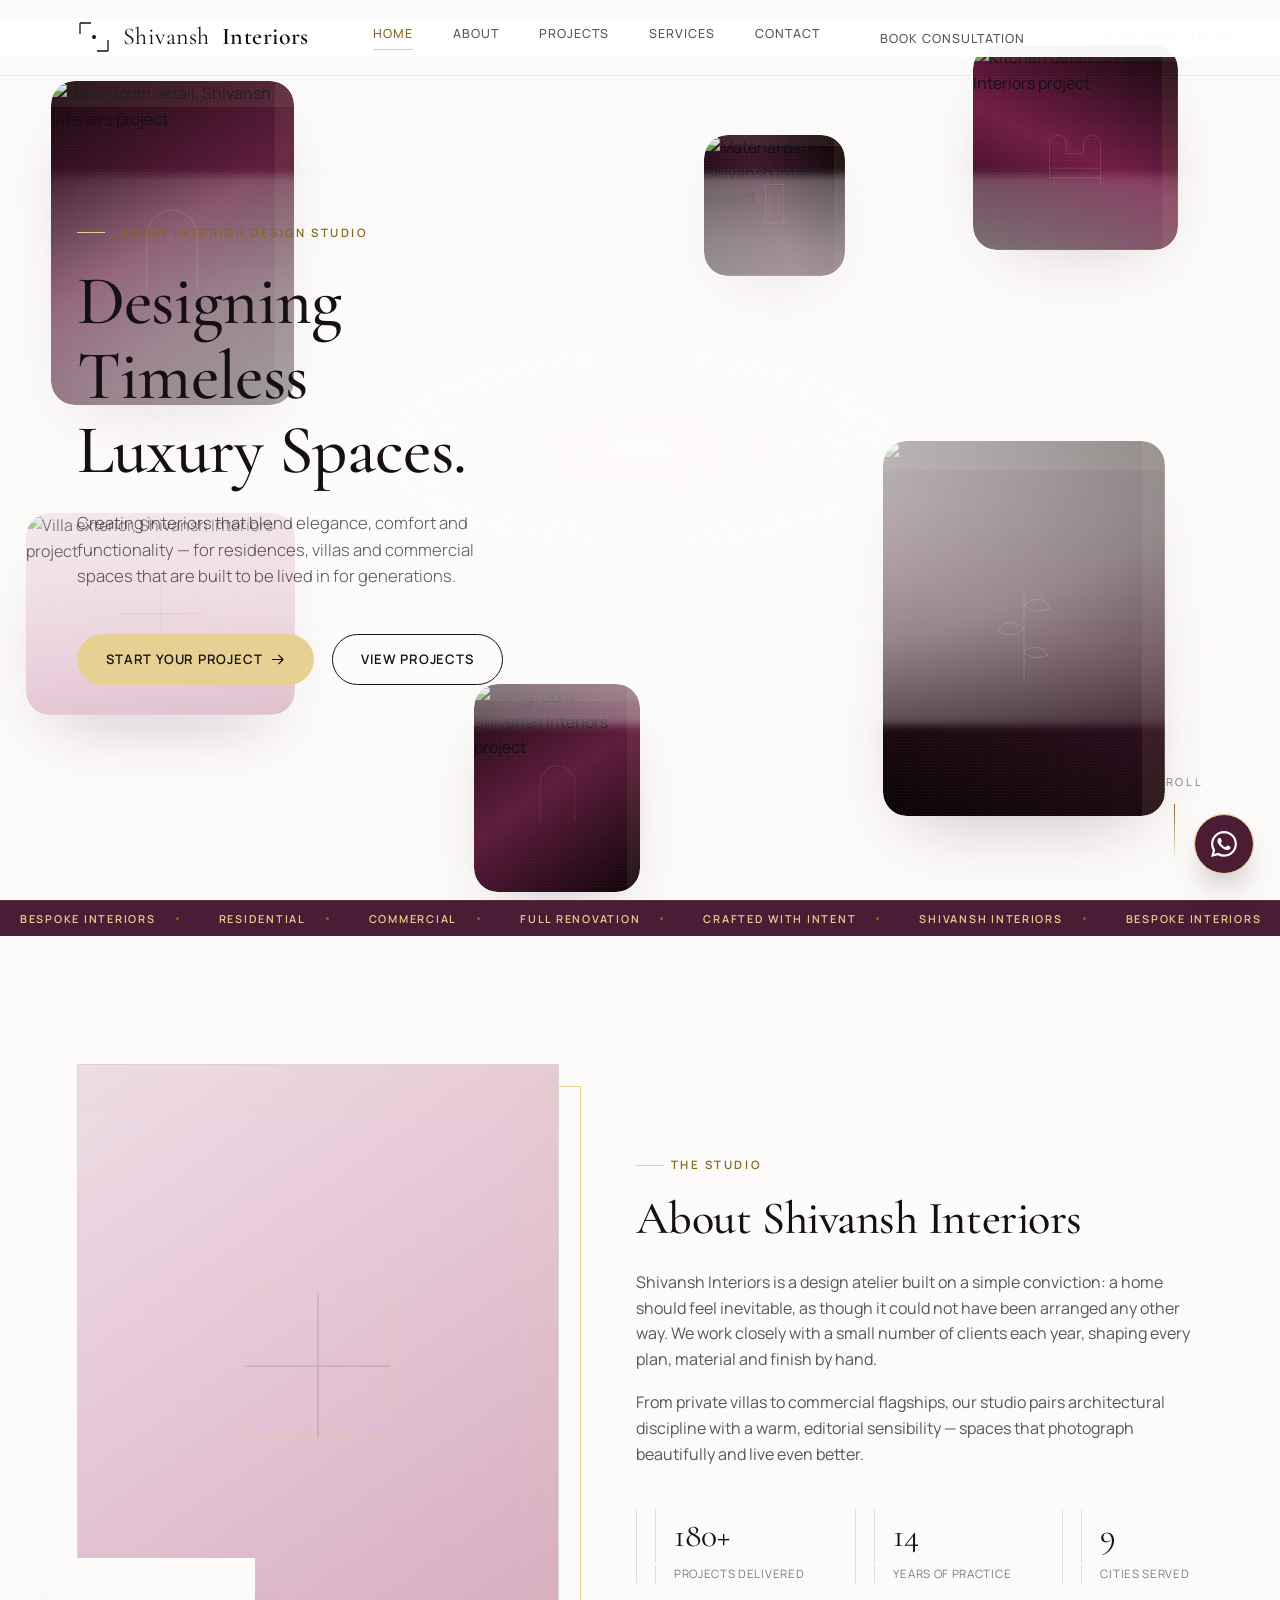
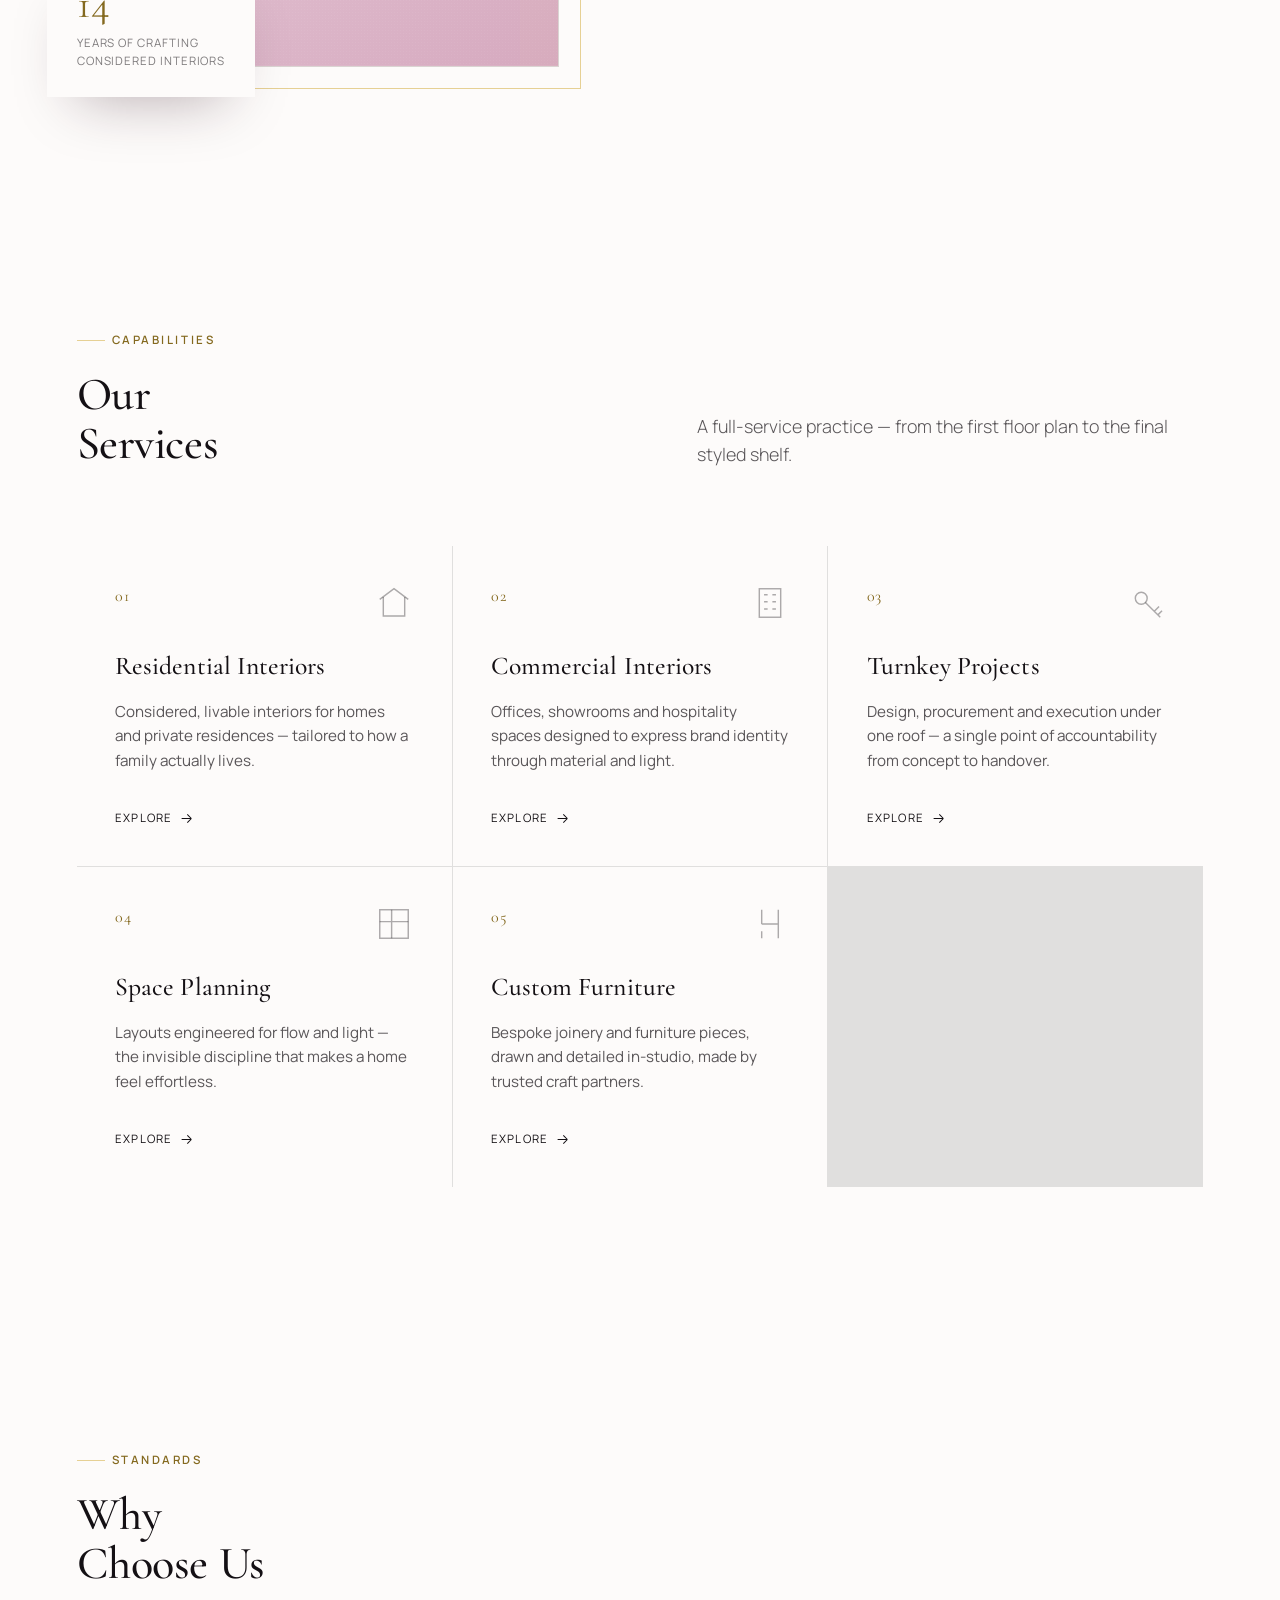
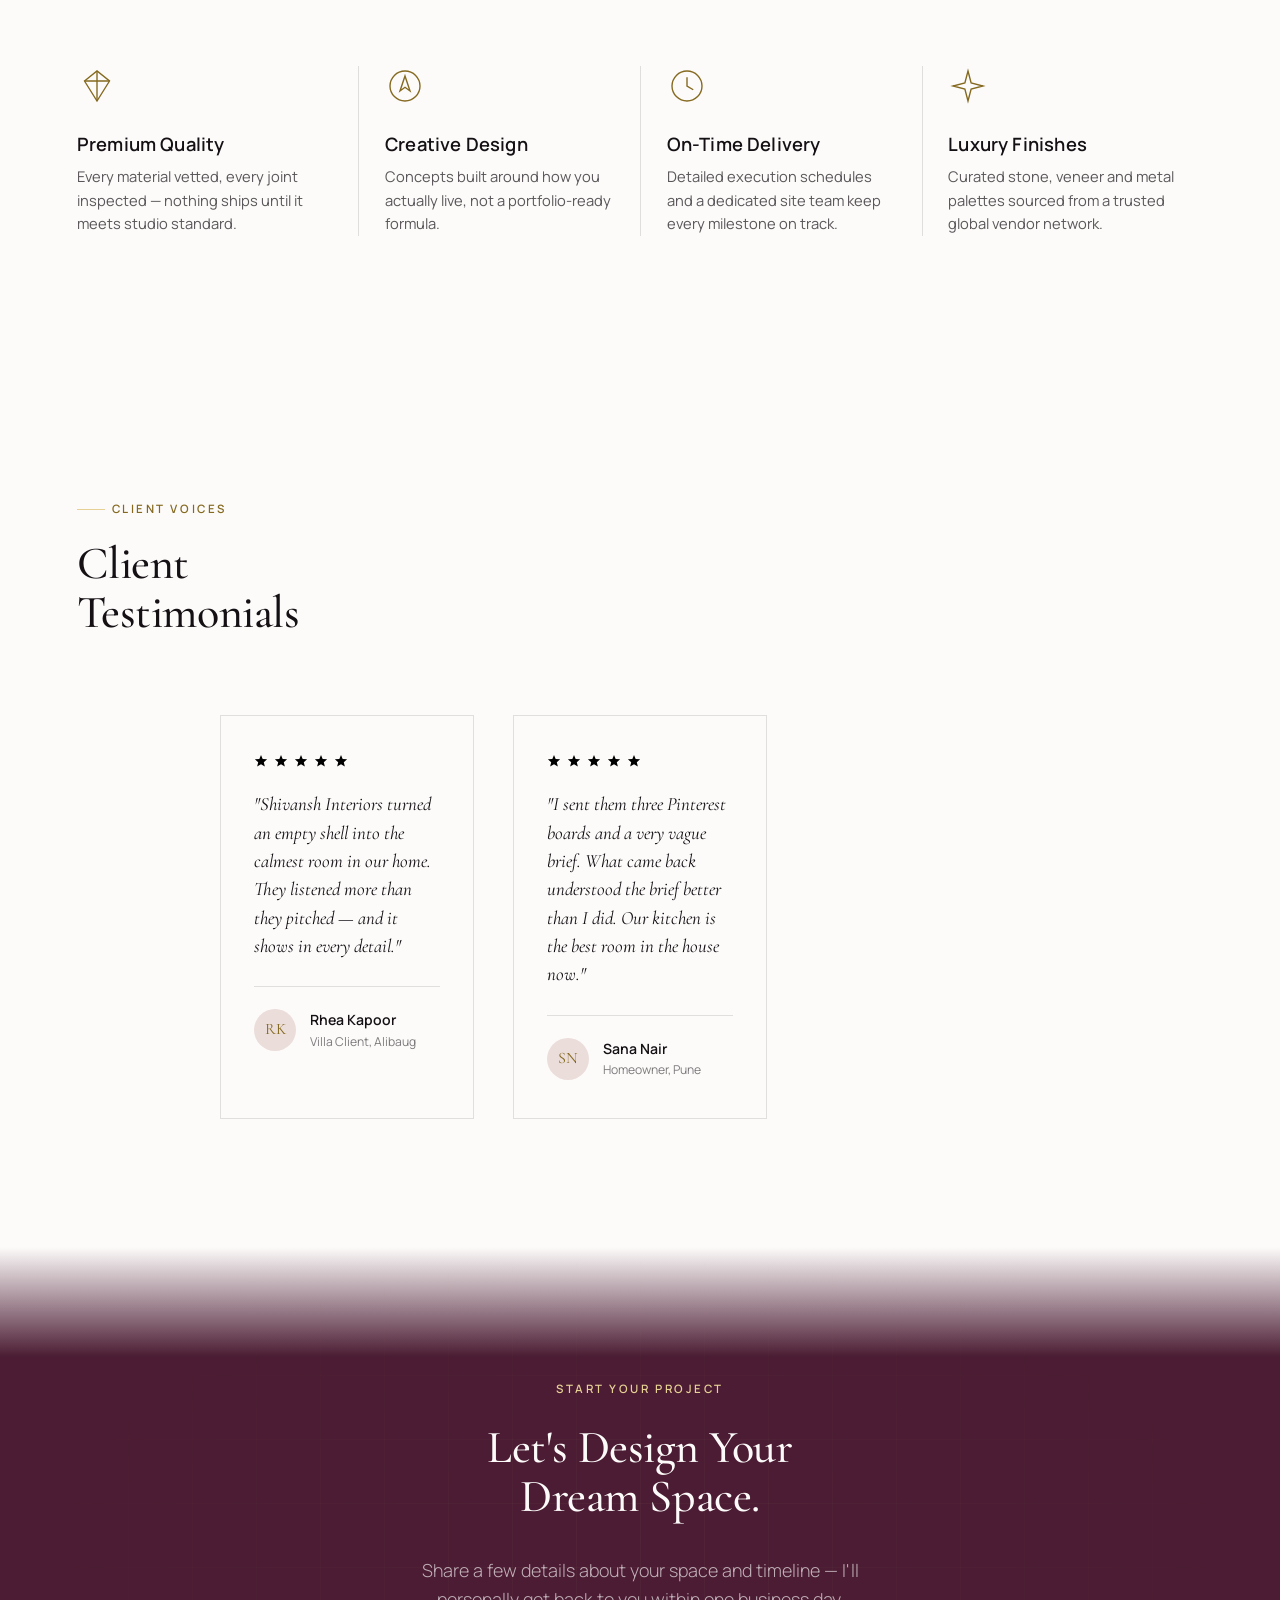
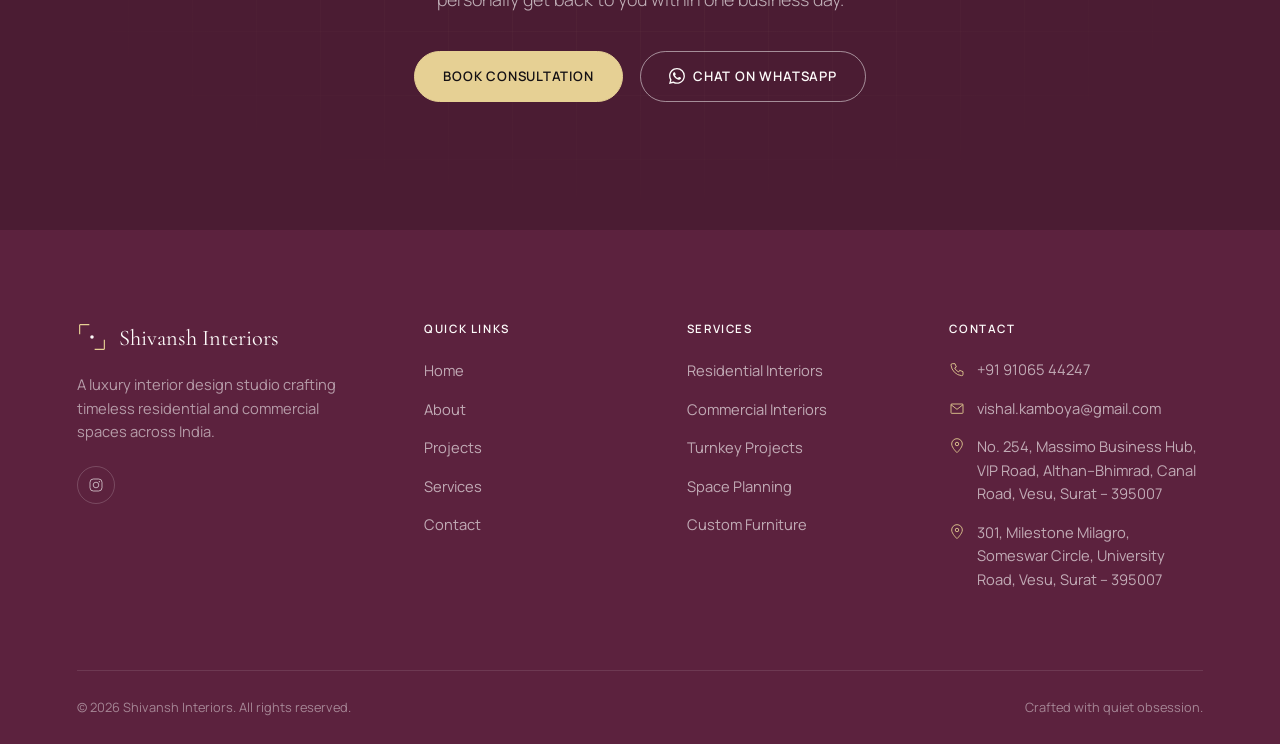
==== commit 46197ced: "Add files via upload" ====
--- a/index.html
+++ b/index.html
@@ -85,28 +85,7 @@
   </div>
   </div>
 </header>
-<div class="marquee" aria-hidden="true">
-    <div class="marquee__track">
-      <div class="marquee__seq">
-        <span class="marquee__item">Shivansh Interiors</span>
-        <span class="marquee__item">Bespoke Interiors</span>
-        <span class="marquee__item">Residential</span>
-        <span class="marquee__item">Commercial</span>
-        <span class="marquee__item">Full Renovation</span>
-        <span class="marquee__item">Crafted With Intent</span>
-        <span class="marquee__item">Start Your Project</span>
-      </div>
-      <div class="marquee__seq">
-        <span class="marquee__item">Shivansh Interiors</span>
-        <span class="marquee__item">Bespoke Interiors</span>
-        <span class="marquee__item">Residential</span>
-        <span class="marquee__item">Commercial</span>
-        <span class="marquee__item">Full Renovation</span>
-        <span class="marquee__item">Crafted With Intent</span>
-        <span class="marquee__item">Start Your Project</span>
-      </div>
-    </div>
-  </div>
+
 <!-- ============ HERO ============ -->
 <section class="hero pin-collage">
   <div class="hero__media">
@@ -139,6 +118,27 @@
     <span class="hero__scroll-line"></span>
   </div>
 </section>
+
+<div class="marquee" aria-hidden="true">
+    <div class="marquee__track">
+      <div class="marquee__seq">
+        <span class="marquee__item">Bespoke Interiors</span>
+        <span class="marquee__item">Residential</span>
+        <span class="marquee__item">Commercial</span>
+        <span class="marquee__item">Full Renovation</span>
+        <span class="marquee__item">Crafted With Intent</span>
+        <span class="marquee__item">Shivansh Interiors</span>
+      </div>
+      <div class="marquee__seq">
+        <span class="marquee__item">Bespoke Interiors</span>
+        <span class="marquee__item">Residential</span>
+        <span class="marquee__item">Commercial</span>
+        <span class="marquee__item">Full Renovation</span>
+        <span class="marquee__item">Crafted With Intent</span>
+        <span class="marquee__item">Shivansh Interiors</span>
+      </div>
+    </div>
+  </div>
 
 <!-- ============ ABOUT (SECTION 2) ============ -->
 <section class="section" id="about">
--- a/style.css
+++ b/style.css
@@ -507,6 +507,25 @@
 .hero.pin-collage{justify-content:center}
 .hero.pin-collage .hero__content{z-index:10;padding-bottom:0}
 .hero__content .wrap{padding-inline:0}
+
+/* Desktop only, homepage collage hero specifically: text sits dark-on-light
+   in the negative space between the scattered photos (not white-on-photo
+   like the mobile/About treatment), but on wide viewports the photos sit
+   close enough to the text that bright highlights near the edges can eat
+   into contrast. A soft, blurred warm-white glow directly behind just the
+   text block fixes this without touching the photos, adding an overlay
+   across the whole hero, or darkening anything — the collage stays fully
+   visible and natural everywhere except immediately behind the words. */
+@media (min-width:921px){
+  .hero.pin-collage .hero__content::before{
+    content:'';position:absolute;z-index:-1;
+    inset:-40px -60px;
+    background:radial-gradient(ellipse at center, rgba(253,251,250,.82) 0%, rgba(253,251,250,.5) 55%, rgba(253,251,250,0) 100%);
+    filter:blur(4px);
+    pointer-events:none;
+  }
+}
+
 .hero__kicker{color:var(--gold-dim);margin-bottom:22px}
 .hero h1{max-width:14ch;margin-bottom:22px}
 .hero__sub{color:var(--ink-70);font-weight:300;max-width:44ch;font-size:clamp(1rem,1.3vw,1.2rem);margin-bottom:44px}
@@ -524,28 +543,20 @@
 /* ---------- Section shells ---------- */
 .section{padding-block:clamp(80px,10vw,150px)}
 
-/* ---------- Seam bridges ----------
-   Hero -> #about: a true overlap blend, not a color-matching guess.
-   #about is pulled up by 40px (negative margin) so its top edge sits
-   INSIDE the hero's own box, then #about's own background is masked
-   from fully transparent (revealing the hero's actual rendered
-   pixels underneath — whatever the animated mesh gradient + scrim
-   currently look like, guaranteed pixel-identical since it's the
-   same pixels, not an approximation) to fully opaque by the point
-   where hero's box actually ends. Below that, #about renders
-   normally. 40px is deliberately small: it's comfortably inside
-   hero's own bottom padding (min 64px) and stops exactly at the
-   scroll-cue's bottom edge (bottom:40px), so neither hero's text nor
-   the scroll cue ever sits inside the blended zone.
-   -webkit-mask-image is required — this fails silently (no blend,
-   but no breakage either) on Safari/iOS without it. */
+/* Seam bridge removed: this used to blend the hero directly into
+   #about via a small negative margin + mask reveal, assuming #about
+   was the hero's immediate next sibling in the DOM. That's no longer
+   true — the marquee now sits between them (moved there per this
+   round's brief) — so the negative margin would pull #about up into
+   the marquee's box instead, showing a stray strip of the marquee's
+   background rather than the intended hero-blend. The marquee's own
+   solid background now serves as the transition between hero and
+   content instead, which is the correct read of the new order. */
 #about{
   position:relative;z-index:1;
   background:var(--white);
-  margin-top:-40px;
-  -webkit-mask-image:linear-gradient(to bottom, transparent 0, #000 40px, #000 100%);
-          mask-image:linear-gradient(to bottom, transparent 0, #000 40px, #000 100%);
-}
+}
+
 .cta::before{
   content:'';position:absolute;top:0;left:0;right:0;height:110px;z-index:0;
   background:linear-gradient(180deg, var(--white) 0%, transparent 100%);
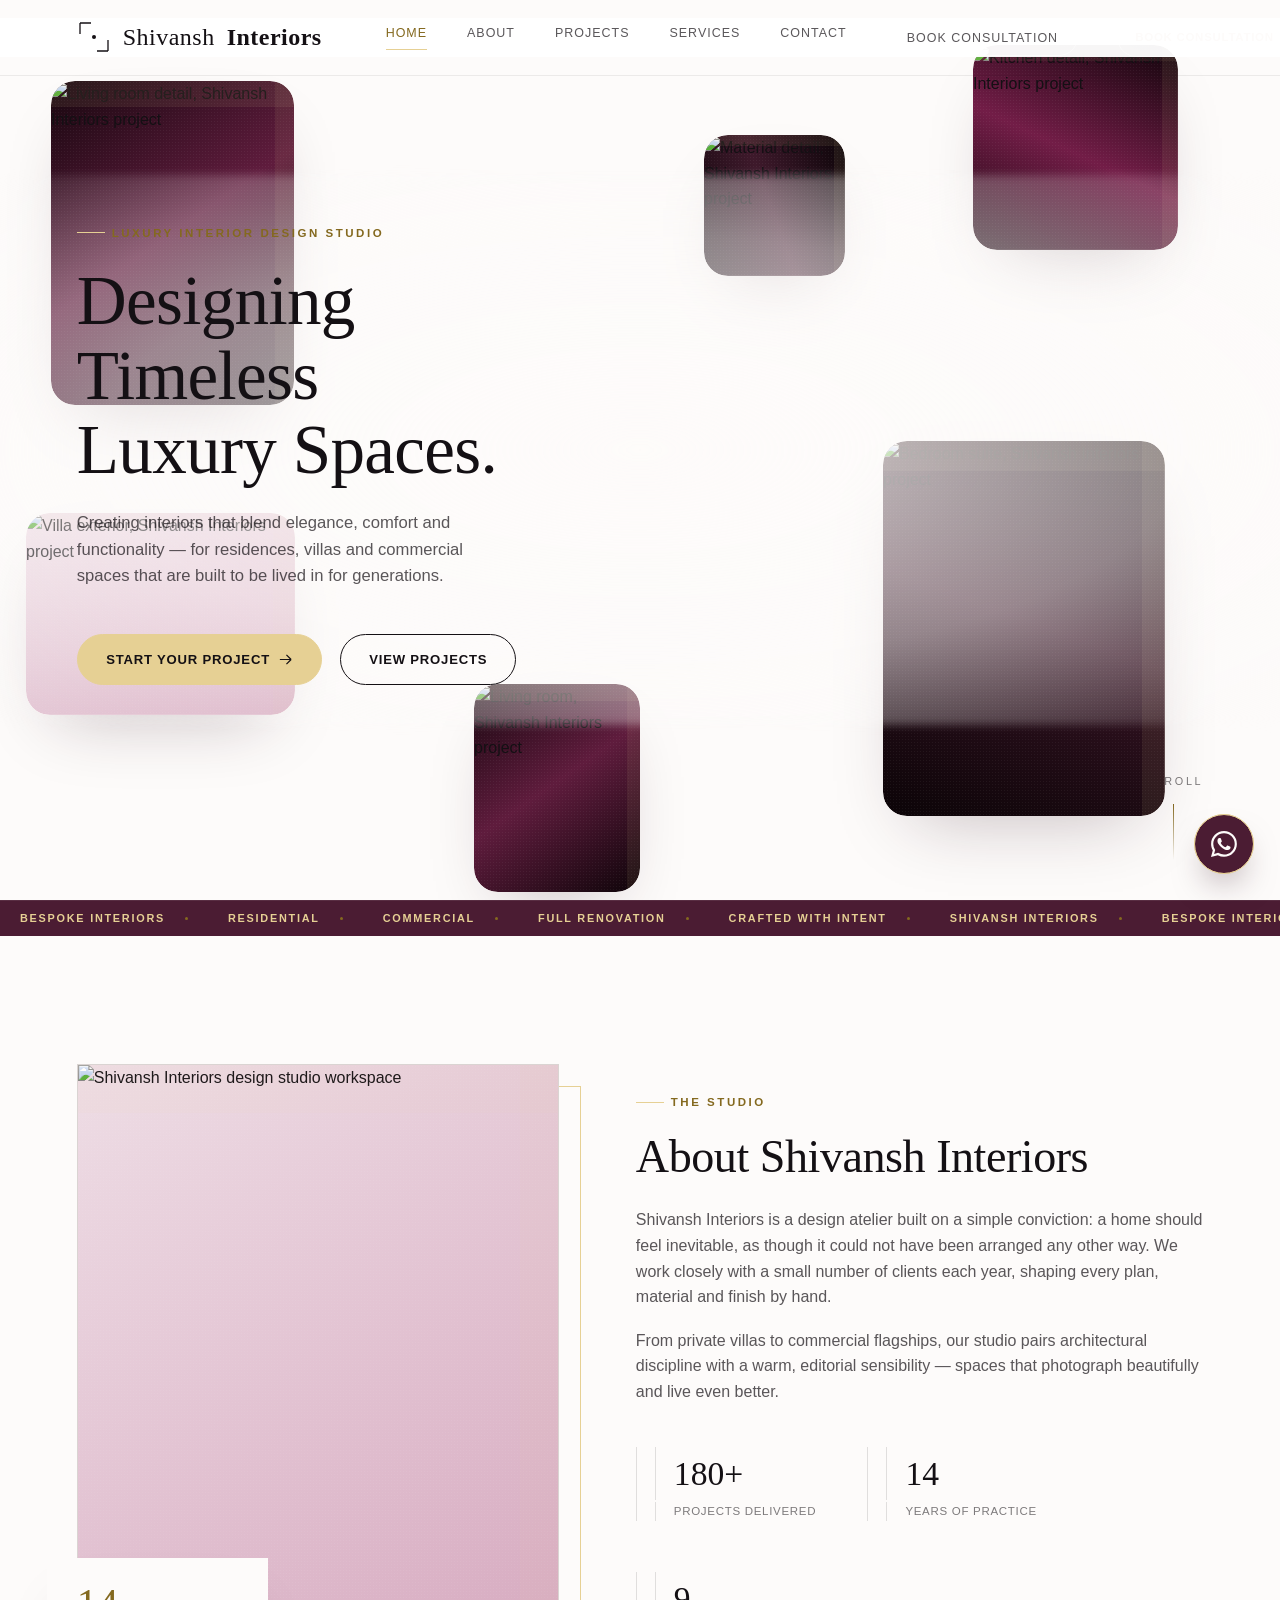
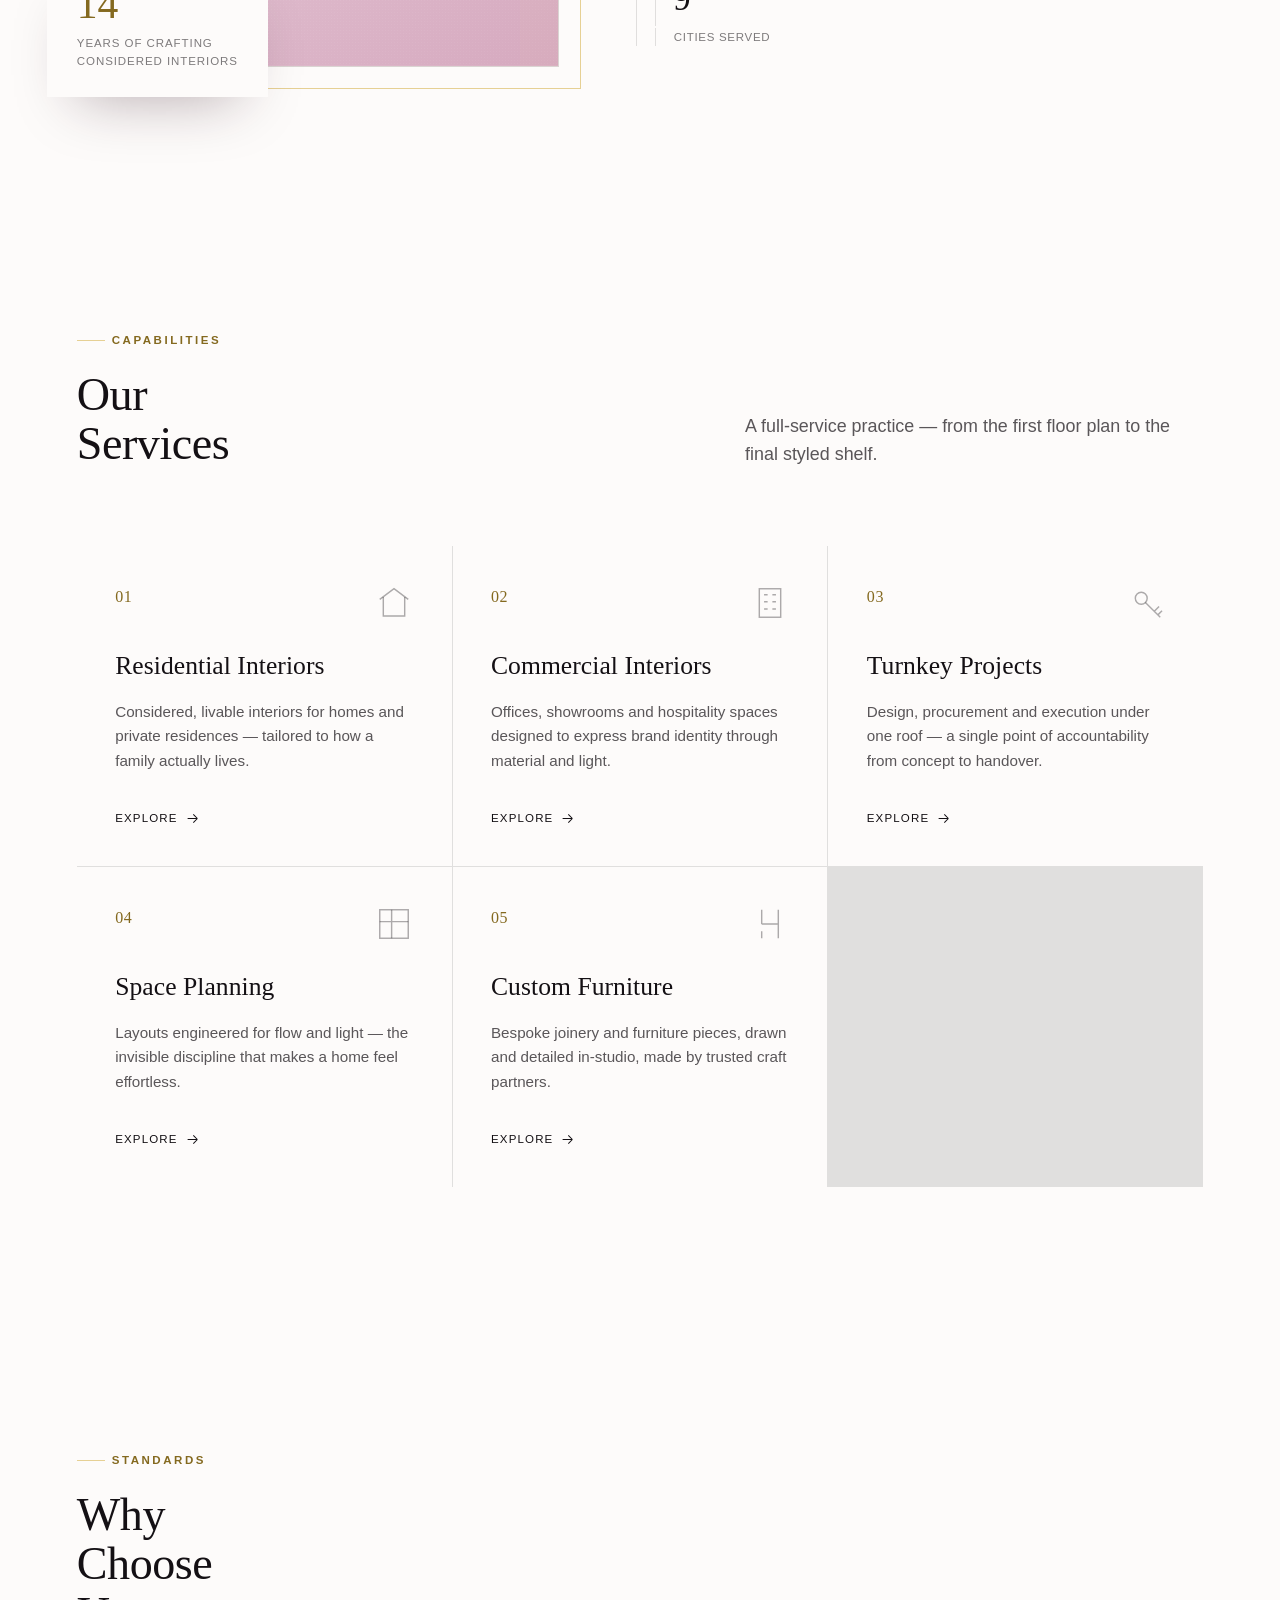
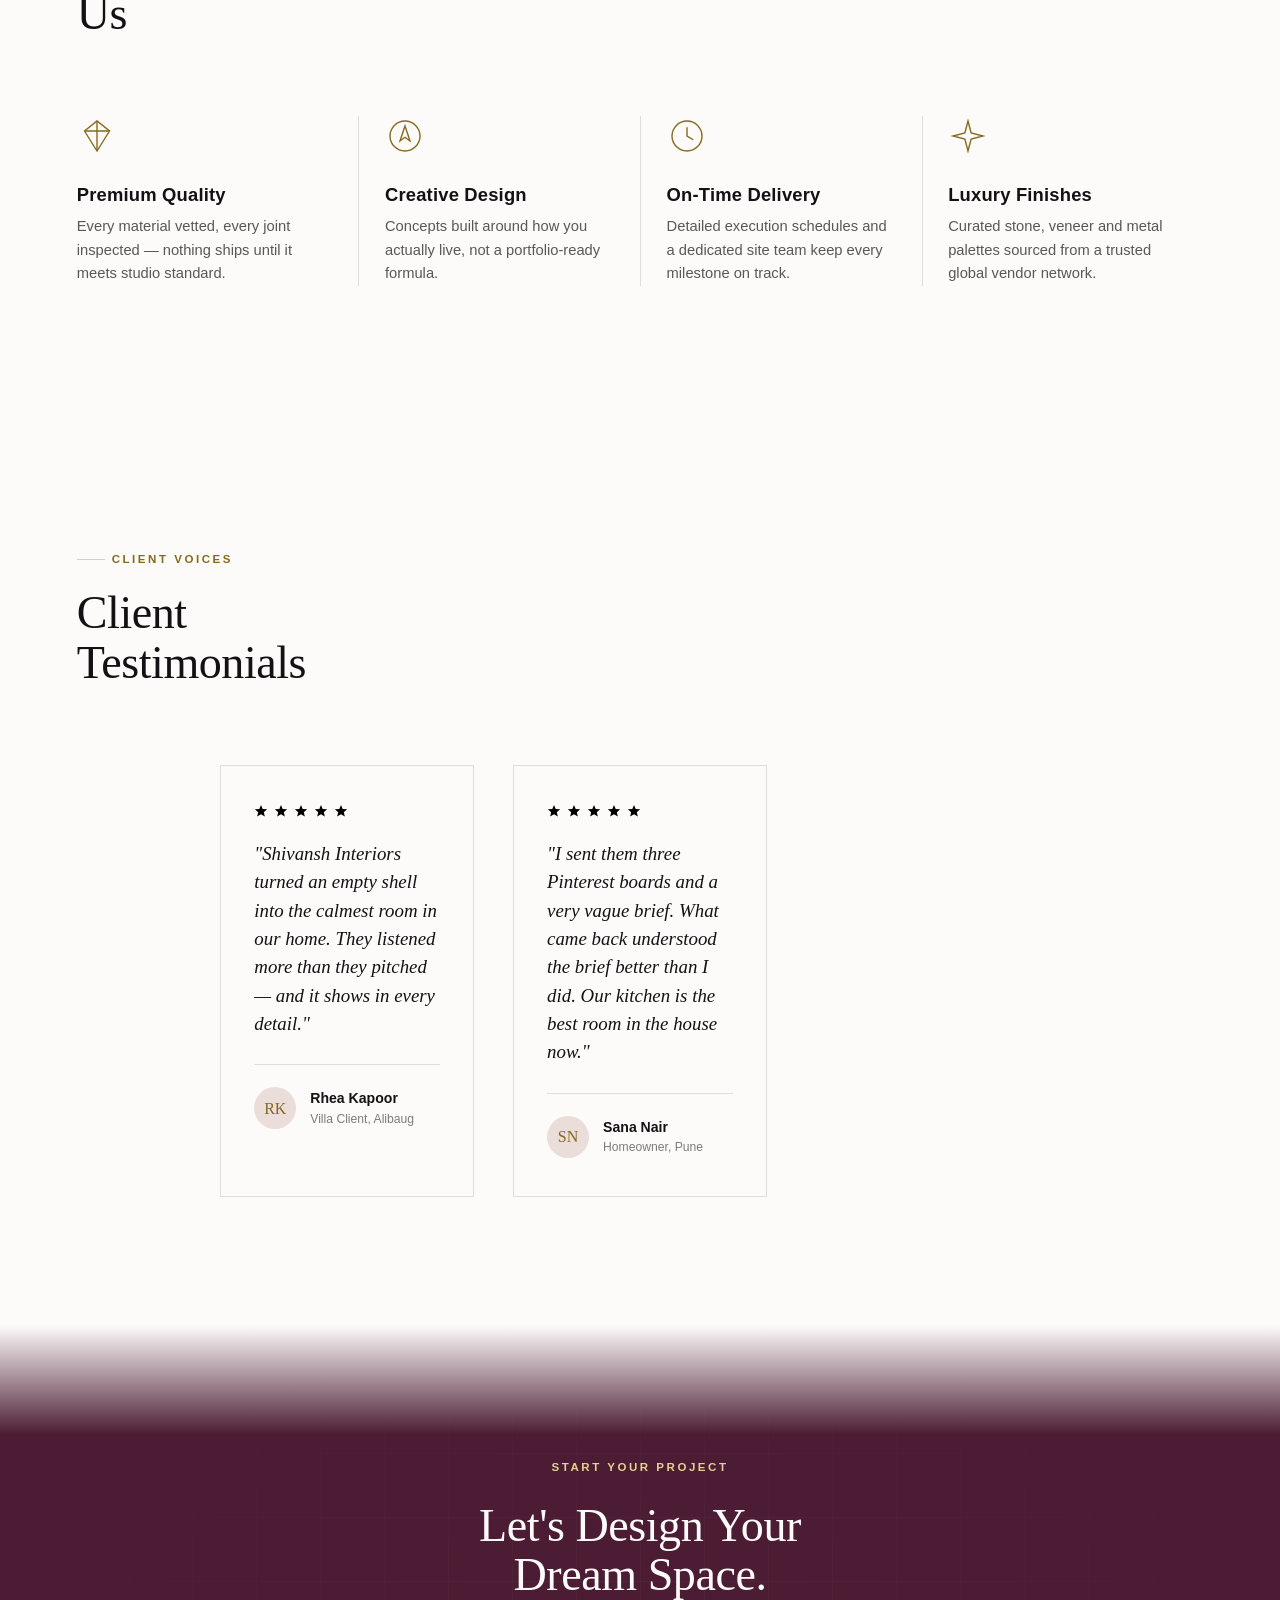
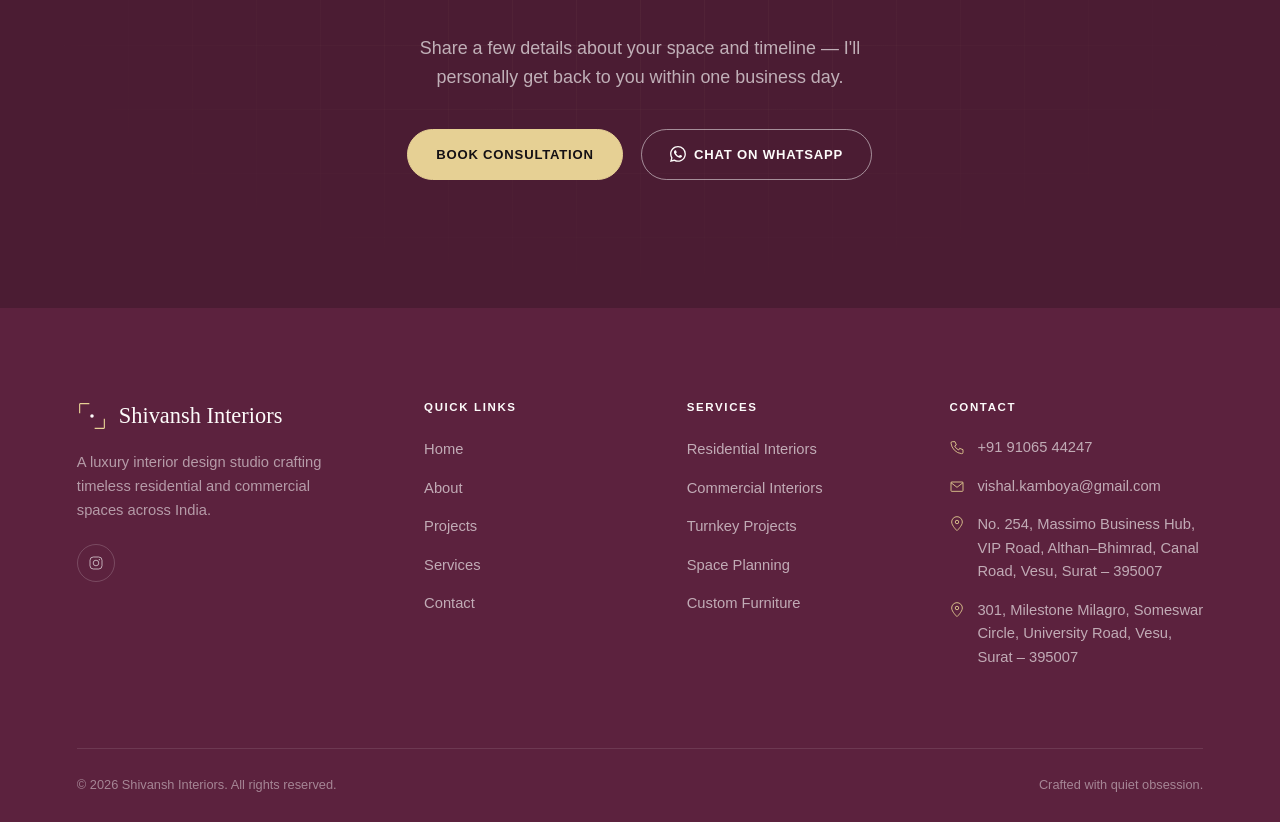
==== commit bdf2400c: "Add files via upload" ====
--- a/index.html
+++ b/index.html
@@ -3,6 +3,16 @@
 <head>
 <meta charset="UTF-8">
 <meta name="viewport" content="width=device-width, initial-scale=1.0">
+<meta http-equiv="Content-Security-Policy" content="default-src 'self'; script-src 'self' 'unsafe-inline' https://cdnjs.cloudflare.com; style-src 'self' 'unsafe-inline' https://fonts.googleapis.com; font-src 'self' https://fonts.gstatic.com; img-src 'self' https://images.unsplash.com; media-src 'self'; connect-src 'self'; frame-src 'none'; frame-ancestors 'none'; object-src 'none'; base-uri 'self';">
+<meta name="referrer" content="strict-origin-when-cross-origin">
+<!-- Security headers note: GitHub Pages serves static files with no
+     custom HTTP-header support, so this meta-tag CSP is the strongest
+     policy achievable on this hosting platform. It cannot carry
+     frame-ancestors (browsers ignore that directive in a meta tag) or
+     report-uri; those, plus X-Content-Type-Options, Permissions-Policy,
+     and Strict-Transport-Security, require real HTTP headers and are
+     unavailable here. See the security audit report for the full
+     picture and what moving to a host with header support would add. -->
 <title>Shivansh Interiors — Luxury Interior Design Studio</title>
 <meta name="description" content="Shivansh Interiors designs timeless luxury residences, villas, apartments and commercial spaces — full turnkey interior design from concept to handover.">
 <meta name="keywords" content="luxury interior design, villa interiors, apartment interior design, commercial interiors, turnkey interior projects, Shivansh Interiors">
--- a/style.css
+++ b/style.css
@@ -541,7 +541,7 @@
 @media (prefers-reduced-motion:reduce){.hero__scroll-line::after{animation:none;top:0}}
 
 /* ---------- Section shells ---------- */
-.section{padding-block:clamp(80px,10vw,150px)}
+.section{padding-block:clamp(80px,10vw,150px);scroll-margin-top:110px}
 
 /* Seam bridge removed: this used to blend the hero directly into
    #about via a small negative margin + mask reveal, assuming #about
@@ -702,10 +702,19 @@
 @media (max-width:560px){.wa-float{width:54px;height:54px;right:18px;bottom:calc(18px + env(safe-area-inset-bottom, 0px))}}
 
 /* ---------- Page hero (About / Projects — shorter, non full-bleed-video style) ---------- */
-.page-hero{position:relative;min-height:62vh;display:flex;align-items:flex-end;color:var(--white);background:var(--charcoal);overflow:hidden}
+.page-hero{position:relative;min-height:62vh;display:flex;align-items:flex-end;color:var(--white);background:var(--charcoal);overflow:hidden;border-radius:24px 24px 0 0}
 .page-hero__media{position:absolute;inset:0}
 .page-hero__media .media{--ar:auto;height:100%}
-.page-hero__scrim{position:absolute;inset:0;background:linear-gradient(180deg, rgba(32,11,21,.6) 0%, rgba(20,8,14,.92) 100%)}
+.page-hero__scrim{position:absolute;inset:0;background:linear-gradient(180deg, rgba(20,8,14,.42) 0%, rgba(18,8,13,.6) 35%, rgba(20,8,14,.92) 100%)}
+@media (max-width:760px){
+  /* .page-hero__content's top padding is a fixed 160px, which eats a
+     much larger share of a short mobile hero (~62vh on a typical
+     phone) than it does on tall desktop viewports — so the heading
+     lands proportionally higher up, in a region the desktop-tuned
+     gradient above doesn't cover strongly enough. Front-loaded
+     specifically for that. */
+  .page-hero__scrim{background:linear-gradient(180deg, rgba(20,8,14,.58) 0%, rgba(18,8,13,.72) 22%, rgba(20,8,14,.92) 100%)}
+}
 .page-hero__content{position:relative;z-index:2;padding:160px var(--gutter) 64px}
 .page-hero__content .eyebrow{color:var(--gold)}
 .page-hero__content .wrap{padding-inline:0}
